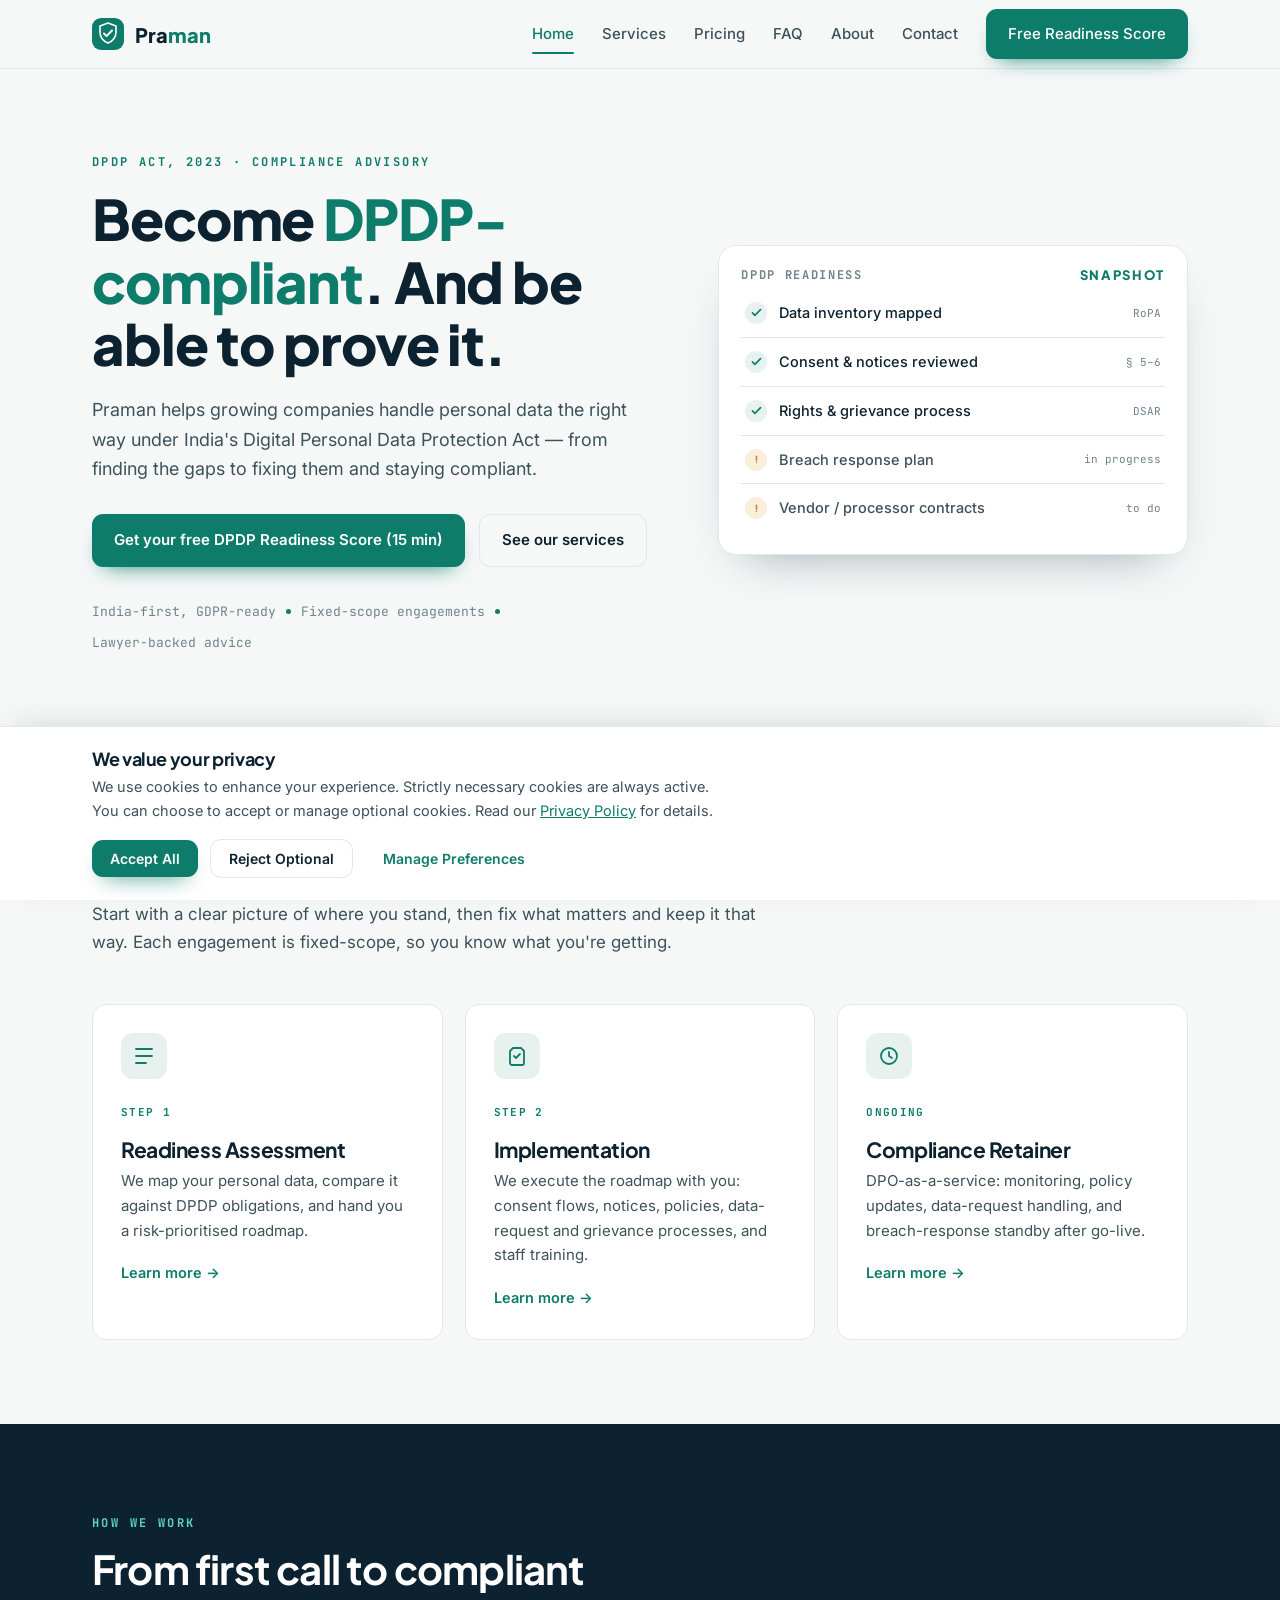
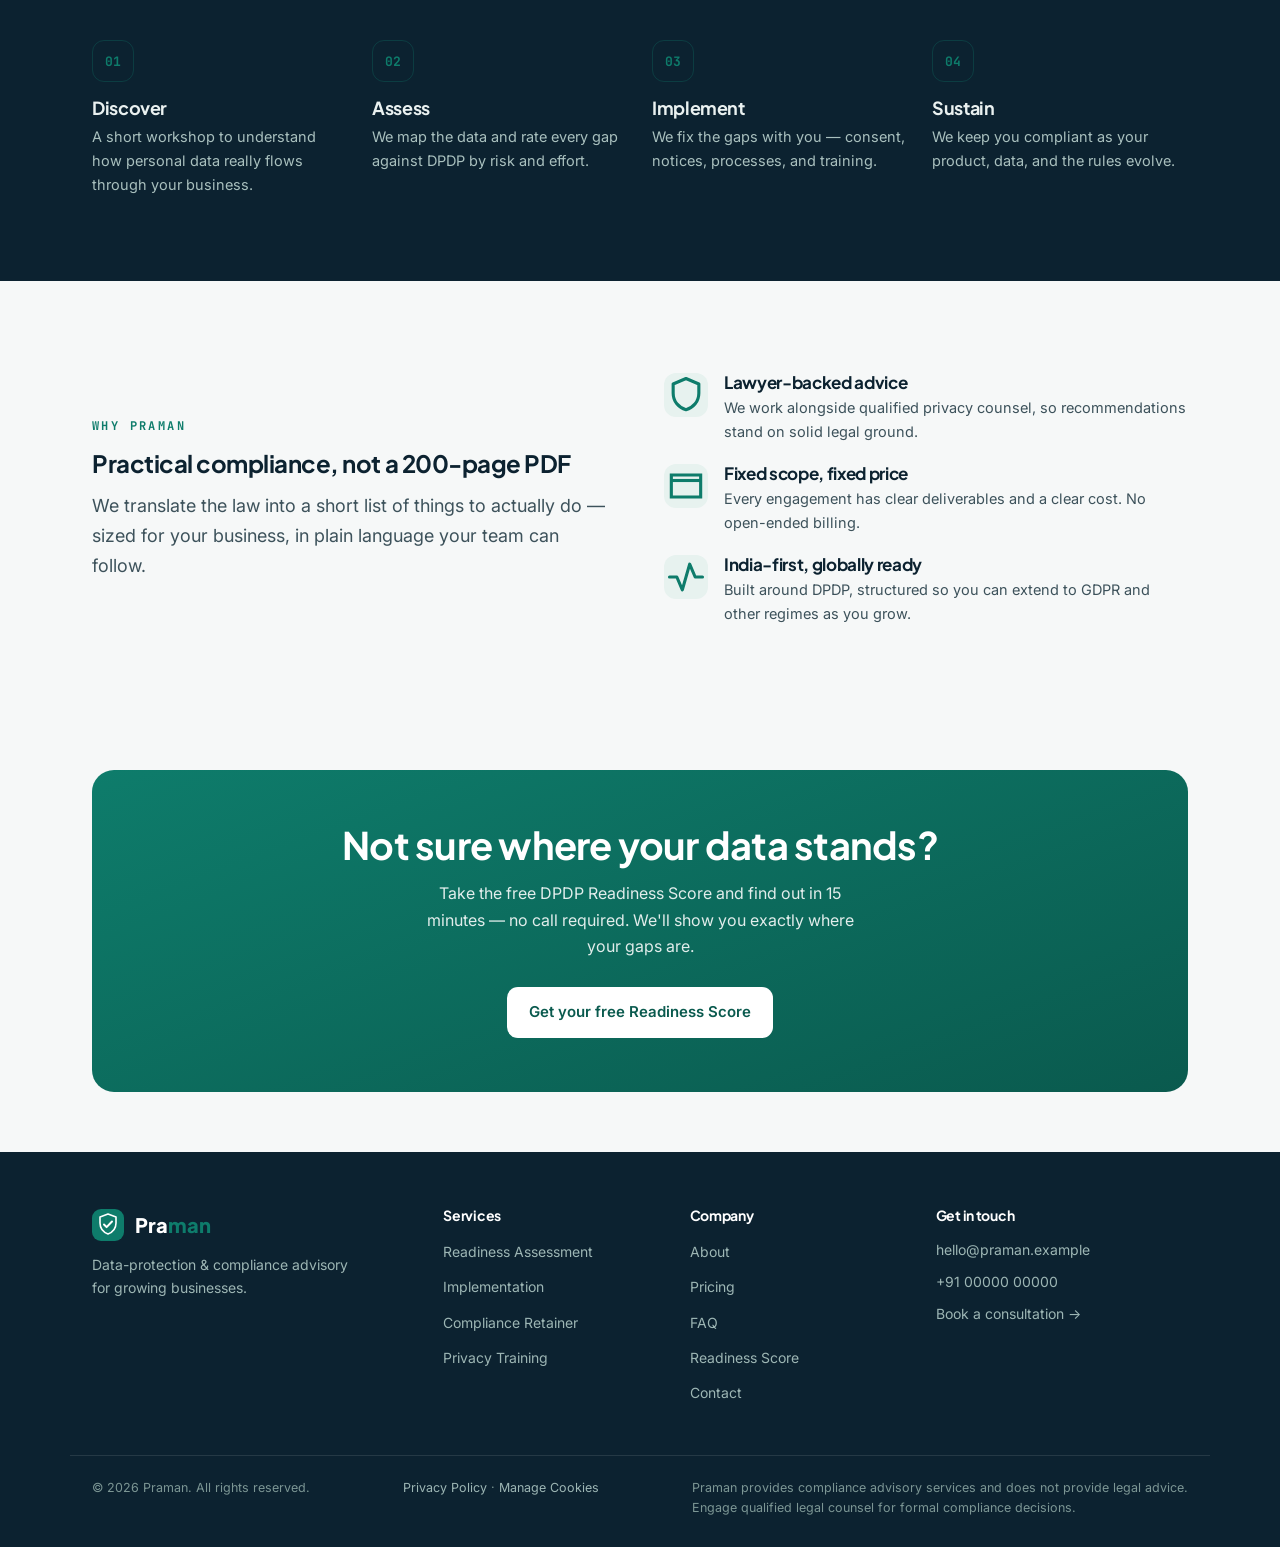
==== index.html @ 7af6a15b "Praman compliance advisory website - complete implementation Features: - Multi-page static site (Hom" ====
<!DOCTYPE html>
<html lang="en">
<head>
<meta charset="UTF-8">
<meta name="viewport" content="width=device-width, initial-scale=1.0">
<title>Praman — DPDP & Data Protection Compliance Advisory</title>
<meta name="description" content="Praman helps growing businesses become compliant with India's Digital Personal Data Protection Act (DPDP) — and prove it. Readiness assessments, implementation, and ongoing compliance.">
<link rel="preconnect" href="https://fonts.googleapis.com">
<link rel="preconnect" href="https://fonts.gstatic.com" crossorigin>
<link href="https://fonts.googleapis.com/css2?family=Plus+Jakarta+Sans:wght@500;600;700;800&family=Inter:wght@400;500;600&family=JetBrains+Mono:wght@500;700&display=swap" rel="stylesheet">
<link rel="stylesheet" href="css/styles.css">
</head>
<body>
<a class="skip-link" href="#main">Skip to content</a>

<div id="site-header"></div>

<main id="main">

  <!-- HERO -->
  <section class="hero">
    <div class="container hero-grid">
      <div>
        <span class="eyebrow">DPDP Act, 2023 · Compliance Advisory</span>
        <h1>Become <span class="accent">DPDP-compliant</span>. And be able to prove it.</h1>
        <p>Praman helps growing companies handle personal data the right way under India's Digital Personal Data Protection Act — from finding the gaps to fixing them and staying compliant.</p>
        <div class="hero-cta">
          <a href="readiness.html" class="btn btn-primary">Get your free DPDP Readiness Score (15 min)</a>
          <a href="services.html" class="btn btn-outline">See our services</a>
        </div>
        <div class="hero-trust">
          <span>India-first, GDPR-ready</span><span class="dot"></span>
          <span>Fixed-scope engagements</span><span class="dot"></span>
          <span>Lawyer-backed advice</span>
        </div>
      </div>

      <!-- signature: readiness checklist panel -->
      <aside class="readiness" aria-label="DPDP readiness snapshot">
        <h4>DPDP Readiness <span class="score">Snapshot</span></h4>
        <div class="check-row">
          <span class="tick"><svg viewBox="0 0 16 16" fill="none"><path d="M3 8.5l3 3 7-7" stroke="#0E7C6B" stroke-width="2" stroke-linecap="round" stroke-linejoin="round"/></svg></span>
          <span class="label">Data inventory mapped</span><span class="tag">RoPA</span>
        </div>
        <div class="check-row">
          <span class="tick"><svg viewBox="0 0 16 16" fill="none"><path d="M3 8.5l3 3 7-7" stroke="#0E7C6B" stroke-width="2" stroke-linecap="round" stroke-linejoin="round"/></svg></span>
          <span class="label">Consent &amp; notices reviewed</span><span class="tag">§ 5–6</span>
        </div>
        <div class="check-row">
          <span class="tick"><svg viewBox="0 0 16 16" fill="none"><path d="M3 8.5l3 3 7-7" stroke="#0E7C6B" stroke-width="2" stroke-linecap="round" stroke-linejoin="round"/></svg></span>
          <span class="label">Rights &amp; grievance process</span><span class="tag">DSAR</span>
        </div>
        <div class="check-row pending">
          <span class="tick"><svg viewBox="0 0 16 16" fill="none"><path d="M8 4v5" stroke="#C98A3A" stroke-width="2" stroke-linecap="round"/><circle cx="8" cy="11.5" r="1" fill="#C98A3A"/></svg></span>
          <span class="label">Breach response plan</span><span class="tag">in progress</span>
        </div>
        <div class="check-row pending">
          <span class="tick"><svg viewBox="0 0 16 16" fill="none"><path d="M8 4v5" stroke="#C98A3A" stroke-width="2" stroke-linecap="round"/><circle cx="8" cy="11.5" r="1" fill="#C98A3A"/></svg></span>
          <span class="label">Vendor / processor contracts</span><span class="tag">to do</span>
        </div>
      </aside>
    </div>
  </section>

  <!-- SERVICES OVERVIEW -->
  <section class="section">
    <div class="container">
      <div class="section-head">
        <span class="eyebrow">What we do</span>
        <h2>Compliance, end to end</h2>
        <p>Start with a clear picture of where you stand, then fix what matters and keep it that way. Each engagement is fixed-scope, so you know what you're getting.</p>
      </div>
      <div class="grid grid-3">
        <article class="card">
          <div class="card-icon"><svg viewBox="0 0 24 24" fill="none"><path d="M4 5h16M4 12h16M4 19h10" stroke="#0E7C6B" stroke-width="1.8" stroke-linecap="round"/></svg></div>
          <span class="card-tag">Step 1</span>
          <h3>Readiness Assessment</h3>
          <p>We map your personal data, compare it against DPDP obligations, and hand you a risk-prioritised roadmap.</p>
          <a class="card-link" href="services.html">Learn more →</a>
        </article>
        <article class="card">
          <div class="card-icon"><svg viewBox="0 0 24 24" fill="none"><path d="M5 7l3-3h8l3 3v12a2 2 0 01-2 2H7a2 2 0 01-2-2V7z" stroke="#0E7C6B" stroke-width="1.8" stroke-linejoin="round"/><path d="M9 12l2 2 4-4" stroke="#0E7C6B" stroke-width="1.8" stroke-linecap="round" stroke-linejoin="round"/></svg></div>
          <span class="card-tag">Step 2</span>
          <h3>Implementation</h3>
          <p>We execute the roadmap with you: consent flows, notices, policies, data-request and grievance processes, and staff training.</p>
          <a class="card-link" href="services.html">Learn more →</a>
        </article>
        <article class="card">
          <div class="card-icon"><svg viewBox="0 0 24 24" fill="none"><circle cx="12" cy="12" r="8" stroke="#0E7C6B" stroke-width="1.8"/><path d="M12 8v4l3 2" stroke="#0E7C6B" stroke-width="1.8" stroke-linecap="round" stroke-linejoin="round"/></svg></div>
          <span class="card-tag">Ongoing</span>
          <h3>Compliance Retainer</h3>
          <p>DPO-as-a-service: monitoring, policy updates, data-request handling, and breach-response standby after go-live.</p>
          <a class="card-link" href="services.html">Learn more →</a>
        </article>
      </div>
    </div>
  </section>

  <!-- PROCESS -->
  <section class="section band-dark">
    <div class="container">
      <div class="section-head">
        <span class="eyebrow">How we work</span>
        <h2>From first call to compliant</h2>
      </div>
      <div class="steps">
        <div class="step">
          <div class="step-num">01</div>
          <h3>Discover</h3>
          <p>A short workshop to understand how personal data really flows through your business.</p>
        </div>
        <div class="step">
          <div class="step-num">02</div>
          <h3>Assess</h3>
          <p>We map the data and rate every gap against DPDP by risk and effort.</p>
        </div>
        <div class="step">
          <div class="step-num">03</div>
          <h3>Implement</h3>
          <p>We fix the gaps with you — consent, notices, processes, and training.</p>
        </div>
        <div class="step">
          <div class="step-num">04</div>
          <h3>Sustain</h3>
          <p>We keep you compliant as your product, data, and the rules evolve.</p>
        </div>
      </div>
    </div>
  </section>

  <!-- WHY US -->
  <section class="section">
    <div class="container split">
      <div>
        <span class="eyebrow">Why Praman</span>
        <h2>Practical compliance, not a 200-page PDF</h2>
        <p class="lead" style="margin-top:14px">We translate the law into a short list of things to actually do — sized for your business, in plain language your team can follow.</p>
      </div>
      <div class="feature-list">
        <div class="item">
          <span class="ic"><svg viewBox="0 0 24 24" fill="none"><path d="M12 3l7 3v5c0 4.5-3 8-7 9-4-1-7-4.5-7-9V6l7-3z" stroke="#0E7C6B" stroke-width="1.7" stroke-linejoin="round"/></svg></span>
          <div><h4>Lawyer-backed advice</h4><p>We work alongside qualified privacy counsel, so recommendations stand on solid legal ground.</p></div>
        </div>
        <div class="item">
          <span class="ic"><svg viewBox="0 0 24 24" fill="none"><path d="M4 6h16v12H4z" stroke="#0E7C6B" stroke-width="1.7"/><path d="M4 9h16" stroke="#0E7C6B" stroke-width="1.7"/></svg></span>
          <div><h4>Fixed scope, fixed price</h4><p>Every engagement has clear deliverables and a clear cost. No open-ended billing.</p></div>
        </div>
        <div class="item">
          <span class="ic"><svg viewBox="0 0 24 24" fill="none"><path d="M3 12h4l3 7 4-14 3 7h4" stroke="#0E7C6B" stroke-width="1.7" stroke-linecap="round" stroke-linejoin="round"/></svg></span>
          <div><h4>India-first, globally ready</h4><p>Built around DPDP, structured so you can extend to GDPR and other regimes as you grow.</p></div>
        </div>
      </div>
    </div>
  </section>

  <!-- CTA -->
  <section class="section--tight">
    <div class="container">
      <div class="cta-band">
        <h2>Not sure where your data stands?</h2>
        <p>Take the free DPDP Readiness Score and find out in 15 minutes — no call required. We'll show you exactly where your gaps are.</p>
        <a href="readiness.html" class="btn">Get your free Readiness Score</a>
      </div>
    </div>
  </section>

</main>

<div id="site-footer"></div>

<script src="js/components.js"></script>
<script src="js/cookie-consent.js"></script>
<script src="js/main.js"></script>
</body>
</html>
---- css/styles.css ----
/* ===================================================================
   Praman — Data Protection & DPDP Compliance Advisory
   Shared stylesheet
   =================================================================== */

:root{
  --bg:#F6F8F8;
  --surface:#FFFFFF;
  --surface-2:#F0F4F4;
  --ink:#0C2230;
  --ink-soft:#3D525B;
  --muted:#6E848B;
  --accent:#0E7C6B;
  --accent-d:#0A5A4E;
  --accent-soft:#E7F2EF;
  --line:#E0E8E8;
  --ring:rgba(14,124,107,.30);
  --shadow-sm:0 4px 14px -8px rgba(12,34,48,.25);
  --shadow:0 22px 48px -28px rgba(12,34,48,.45);
  --radius:14px;
  --container:1140px;
  --font-display:"Plus Jakarta Sans",system-ui,sans-serif;
  --font-body:"Inter",system-ui,sans-serif;
  --font-mono:"JetBrains Mono",ui-monospace,monospace;
}

/* ---------- reset ---------- */
*{box-sizing:border-box;margin:0;padding:0}
html{scroll-behavior:smooth}
body{
  font-family:var(--font-body);
  background:var(--bg);
  color:var(--ink);
  line-height:1.65;
  -webkit-font-smoothing:antialiased;
}
img{max-width:100%;display:block}
a{color:inherit;text-decoration:none}
ul{list-style:none}
h1,h2,h3,h4{font-family:var(--font-display);line-height:1.12;letter-spacing:-.02em;font-weight:700}

.container{max-width:var(--container);margin-inline:auto;padding-inline:22px}
.section{padding:84px 0}
.section--tight{padding:60px 0}

/* skip link */
.skip-link{position:absolute;left:-9999px;top:0;background:var(--ink);color:#fff;padding:10px 16px;z-index:200;border-radius:0 0 8px 0}
.skip-link:focus{left:0}

/* ---------- shared bits ---------- */
.eyebrow{
  font-family:var(--font-mono);font-size:12px;font-weight:700;
  letter-spacing:.2em;text-transform:uppercase;color:var(--accent);
  display:inline-block;margin-bottom:14px;
}
.lead{font-size:18px;color:var(--ink-soft);max-width:60ch}
.section-head{max-width:42rem;margin-bottom:48px}
.section-head h2{font-size:clamp(28px,4vw,40px)}
.section-head p{margin-top:14px;color:var(--ink-soft);font-size:17px}
.center{text-align:center;margin-inline:auto}

/* buttons */
.btn{
  display:inline-flex;align-items:center;gap:9px;cursor:pointer;border:none;
  font-family:var(--font-body);font-weight:600;font-size:15px;
  padding:13px 22px;border-radius:11px;transition:transform .15s,background .2s,box-shadow .2s,color .2s,border-color .2s;
}
.btn-primary{background:var(--accent);color:#fff;box-shadow:0 10px 22px -12px var(--accent)}
.btn-primary:hover{background:var(--accent-d);transform:translateY(-1px)}
.btn-outline{background:transparent;color:var(--ink);border:1.5px solid var(--line)}
.btn-outline:hover{border-color:var(--accent);color:var(--accent)}
.btn-ghost{background:transparent;color:var(--accent);padding:6px 0}
.btn-ghost:hover{gap:13px}

:focus-visible{outline:2px solid var(--accent);outline-offset:3px;border-radius:4px}

/* ---------- header / nav ---------- */
.site-header{
  position:sticky;top:0;z-index:100;
  background:rgba(246,248,248,.85);
  backdrop-filter:blur(12px);
  border-bottom:1px solid var(--line);
}
.nav{display:flex;align-items:center;justify-content:space-between;min-height:68px}
.brand{display:flex;align-items:center;gap:11px;font-family:var(--font-display);font-weight:800;font-size:20px;color:var(--ink)}
.brand-mark{width:32px;height:32px;flex:none}
.brand-name span{color:var(--accent)}
.nav-menu{display:flex;align-items:center;gap:28px}
.nav-menu a{font-weight:500;font-size:15px;color:var(--ink-soft);transition:color .2s;position:relative}
.nav-menu a:hover{color:var(--ink)}
.nav-menu a.active{color:var(--accent)}
.nav-menu a.active::after{content:"";position:absolute;left:0;right:0;bottom:-8px;height:2px;background:var(--accent);border-radius:2px}
.nav-menu .nav-cta{color:#fff}
.nav-menu .nav-cta:hover{color:#fff}
.nav-menu .nav-cta::after{display:none}
.nav-toggle{display:none;flex-direction:column;gap:5px;background:none;border:none;cursor:pointer;padding:9px}
.nav-toggle span{width:24px;height:2px;background:var(--ink);border-radius:2px;transition:.25s}
.nav-toggle[aria-expanded="true"] span:nth-child(1){transform:translateY(7px) rotate(45deg)}
.nav-toggle[aria-expanded="true"] span:nth-child(2){opacity:0}
.nav-toggle[aria-expanded="true"] span:nth-child(3){transform:translateY(-7px) rotate(-45deg)}

/* ---------- hero ---------- */
.hero{padding:78px 0 64px;position:relative;overflow:hidden}
.hero-grid{display:grid;grid-template-columns:1.1fr .9fr;gap:52px;align-items:center}
.hero h1{font-size:clamp(36px,5.4vw,56px);font-weight:800}
.hero h1 .accent{color:var(--accent)}
.hero p{margin-top:20px;font-size:18px;color:var(--ink-soft);max-width:34rem}
.hero-cta{margin-top:30px;display:flex;gap:14px;flex-wrap:wrap}
.hero-trust{margin-top:34px;display:flex;gap:10px;flex-wrap:wrap;align-items:center;font-size:13px;color:var(--muted);font-family:var(--font-mono)}
.hero-trust .dot{width:5px;height:5px;border-radius:50%;background:var(--accent)}

/* signature: readiness panel */
.readiness{
  background:var(--surface);border:1px solid var(--line);border-radius:18px;
  box-shadow:var(--shadow);padding:22px;
}
.readiness h4{
  font-family:var(--font-mono);font-size:12px;letter-spacing:.14em;text-transform:uppercase;
  color:var(--muted);font-weight:700;margin-bottom:6px;display:flex;justify-content:space-between;align-items:center
}
.readiness .score{font-family:var(--font-display);font-weight:800;font-size:13px;color:var(--accent)}
.check-row{display:flex;align-items:center;gap:12px;padding:12px 4px;border-bottom:1px solid var(--line)}
.check-row:last-child{border-bottom:none}
.check-row .tick{width:22px;height:22px;border-radius:50%;background:var(--accent-soft);display:flex;align-items:center;justify-content:center;flex:none}
.check-row .tick svg{width:13px;height:13px}
.check-row .label{flex:1;font-size:14.5px;font-weight:500}
.check-row .tag{font-family:var(--font-mono);font-size:11px;color:var(--muted)}
.check-row.pending .tick{background:#FBEEDD}
.check-row.pending .label{color:var(--ink-soft)}

/* ---------- cards / grids ---------- */
.grid{display:grid;gap:22px}
.grid-3{grid-template-columns:repeat(3,1fr)}
.grid-2{grid-template-columns:repeat(2,1fr)}
.grid-4{grid-template-columns:repeat(4,1fr)}

.card{
  background:var(--surface);border:1px solid var(--line);border-radius:var(--radius);
  padding:28px;transition:transform .2s,box-shadow .25s,border-color .2s;height:100%;
}
.card:hover{transform:translateY(-4px);box-shadow:var(--shadow);border-color:transparent}
.card .card-tag{font-family:var(--font-mono);font-size:11px;letter-spacing:.12em;text-transform:uppercase;color:var(--accent);font-weight:700}
.card h3{font-size:21px;margin:14px 0 8px}
.card p{color:var(--ink-soft);font-size:15px}
.card .card-icon{width:46px;height:46px;border-radius:12px;background:var(--accent-soft);display:flex;align-items:center;justify-content:center;margin-bottom:18px}
.card .card-icon svg{width:24px;height:24px}
.card ul.ticks{margin-top:16px;display:flex;flex-direction:column;gap:9px}
.card ul.ticks li{display:flex;gap:10px;font-size:14.5px;color:var(--ink-soft);align-items:flex-start}
.card ul.ticks li svg{flex:none;margin-top:4px;width:15px;height:15px}
.card .card-link{margin-top:18px;display:inline-flex;font-weight:600;color:var(--accent);font-size:14.5px}

/* ---------- process / steps ---------- */
.steps{counter-reset:step;display:grid;grid-template-columns:repeat(4,1fr);gap:24px}
.step .step-num{
  font-family:var(--font-mono);font-weight:700;font-size:13px;color:var(--accent);
  width:42px;height:42px;border:1.5px solid var(--ring);border-radius:12px;
  display:flex;align-items:center;justify-content:center;margin-bottom:16px
}
.step h3{font-size:18px;margin-bottom:7px}
.step p{color:var(--ink-soft);font-size:14.5px}

/* ---------- bands ---------- */
.band-dark{background:var(--ink);color:#EAF1F0}
.band-dark .eyebrow{color:#5FD3C4}
.band-dark h2{color:#fff}
.band-dark p{color:#A9C0BE}

.stats{display:grid;grid-template-columns:repeat(4,1fr);gap:24px;text-align:center}
.stat .n{font-family:var(--font-display);font-weight:800;font-size:34px;color:#fff}
.band-dark .stat .n{color:#fff}
.stat .l{font-size:13px;color:#A9C0BE;font-family:var(--font-mono);letter-spacing:.06em;margin-top:4px}

.cta-band{background:linear-gradient(160deg,var(--accent),var(--accent-d));color:#fff;border-radius:22px;padding:54px;text-align:center}
.cta-band h2{font-size:clamp(26px,3.4vw,38px);color:#fff}
.cta-band p{margin:14px auto 28px;color:rgba(255,255,255,.88);max-width:44ch}
.cta-band .btn{background:#fff;color:var(--accent-d)}
.cta-band .btn:hover{background:#EAFBF6}

/* ---------- feature split ---------- */
.split{display:grid;grid-template-columns:1fr 1fr;gap:48px;align-items:center}
.feature-list{display:flex;flex-direction:column;gap:20px;margin-top:8px}
.feature-list .item{display:flex;gap:16px}
.feature-list .item .ic{width:44px;height:44px;border-radius:12px;background:var(--accent-soft);flex:none;display:flex;align-items:center;justify-content:center}
.feature-list .item h4{font-size:17px;margin-bottom:4px}
.feature-list .item p{color:var(--ink-soft);font-size:14.5px}

/* ---------- page hero (inner pages) ---------- */
.page-hero{padding:64px 0 24px;border-bottom:1px solid var(--line)}
.page-hero h1{font-size:clamp(32px,4.6vw,48px)}
.page-hero p{margin-top:14px;color:var(--ink-soft);font-size:18px;max-width:56ch}

/* ---------- service detail block ---------- */
.service-block{display:grid;grid-template-columns:.9fr 1.1fr;gap:40px;align-items:start;padding:46px 0;border-bottom:1px solid var(--line)}
.service-block:last-child{border-bottom:none}
.service-block .meta .card-tag{font-family:var(--font-mono);font-size:11px;letter-spacing:.12em;text-transform:uppercase;color:var(--accent);font-weight:700}
.service-block .meta h2{font-size:26px;margin:10px 0 12px}
.service-block .meta p{color:var(--ink-soft);font-size:15.5px}
.service-block .deliverables{background:var(--surface);border:1px solid var(--line);border-radius:var(--radius);padding:26px}
.service-block .deliverables h4{font-family:var(--font-mono);font-size:12px;letter-spacing:.12em;text-transform:uppercase;color:var(--muted);margin-bottom:16px}
.service-block .deliverables ul{display:flex;flex-direction:column;gap:12px}
.service-block .deliverables li{display:flex;gap:11px;font-size:15px;align-items:flex-start}
.service-block .deliverables li svg{flex:none;margin-top:4px;width:16px;height:16px}

/* ---------- pricing ---------- */
.price-grid{display:grid;grid-template-columns:repeat(3,1fr);gap:22px;align-items:stretch}
.price-card{background:var(--surface);border:1px solid var(--line);border-radius:18px;padding:30px;display:flex;flex-direction:column}
.price-card.featured{border-color:var(--accent);box-shadow:var(--shadow);position:relative}
.price-card .crown{position:absolute;top:-13px;left:30px;background:var(--accent);color:#fff;font-family:var(--font-mono);font-size:11px;font-weight:700;letter-spacing:.08em;text-transform:uppercase;padding:5px 12px;border-radius:999px}
.price-card h3{font-size:22px}
.price-card .price{font-family:var(--font-display);font-weight:800;font-size:34px;margin:14px 0 2px}
.price-card .price span{font-size:14px;font-weight:500;color:var(--muted)}
.price-card .price-desc{color:var(--ink-soft);font-size:14.5px;min-height:42px}
.price-card ul{margin:20px 0 26px;display:flex;flex-direction:column;gap:11px}
.price-card li{display:flex;gap:10px;font-size:14.5px;color:var(--ink-soft);align-items:flex-start}
.price-card li svg{flex:none;margin-top:4px;width:15px;height:15px}
.price-card .btn{margin-top:auto;justify-content:center;width:100%}

.faq{max-width:760px;margin-inline:auto;display:flex;flex-direction:column;gap:0}
.faq details{border-bottom:1px solid var(--line);padding:18px 0}
.faq summary{cursor:pointer;font-weight:600;font-size:16px;list-style:none;display:flex;justify-content:space-between;align-items:center;gap:16px}
.faq summary::-webkit-details-marker{display:none}
.faq summary::after{content:"+";font-size:22px;color:var(--accent);font-weight:400;transition:transform .2s}
.faq details[open] summary::after{content:"–"}
.faq p{margin-top:12px;color:var(--ink-soft);font-size:15px}

/* ---------- about ---------- */
.values{display:grid;grid-template-columns:repeat(3,1fr);gap:22px}
.value h3{font-size:18px;margin:12px 0 6px}
.value p{color:var(--ink-soft);font-size:14.5px}
.value .ic{width:46px;height:46px;border-radius:12px;background:var(--accent-soft);display:flex;align-items:center;justify-content:center}
.value .ic svg{width:24px;height:24px}
.creds{display:flex;flex-wrap:wrap;gap:12px;margin-top:8px}
.creds .chip{font-family:var(--font-mono);font-size:12px;font-weight:600;color:var(--ink-soft);background:var(--surface);border:1px solid var(--line);padding:9px 14px;border-radius:999px}

/* ---------- contact ---------- */
.contact-grid{display:grid;grid-template-columns:1.1fr .9fr;gap:42px;align-items:start}
.form-card{background:var(--surface);border:1px solid var(--line);border-radius:18px;padding:32px;box-shadow:var(--shadow-sm)}
.field{margin-bottom:18px}
.field label{display:block;font-size:13.5px;font-weight:600;margin-bottom:7px;color:var(--ink-soft)}
.field .req{color:var(--accent)}
.field input,.field select,.field textarea{
  width:100%;font-family:var(--font-body);font-size:15px;color:var(--ink);
  padding:12px 14px;border:1.5px solid var(--line);border-radius:11px;background:var(--bg);
  transition:border-color .2s,box-shadow .2s;
}
.field input:focus,.field select:focus,.field textarea:focus{outline:none;border-color:var(--accent);box-shadow:0 0 0 4px var(--ring)}
.field-row{display:grid;grid-template-columns:1fr 1fr;gap:16px}
.form-note{display:none;margin-top:6px;padding:13px 16px;border-radius:11px;font-size:14.5px;font-weight:500}
.form-note.show{display:block}
.form-note.ok{background:var(--accent-soft);color:var(--accent-d);border:1px solid var(--ring)}
.form-note.err{background:#FCE9EC;color:#A02A3A;border:1px solid #F2C2CA}

.contact-info .info-row{display:flex;gap:15px;padding:18px 0;border-bottom:1px solid var(--line)}
.contact-info .info-row:last-of-type{border-bottom:none}
.contact-info .info-row .ic{width:44px;height:44px;border-radius:12px;background:var(--accent-soft);flex:none;display:flex;align-items:center;justify-content:center}
.contact-info .info-row .t{font-family:var(--font-mono);font-size:11px;text-transform:uppercase;letter-spacing:.08em;color:var(--muted)}
.contact-info .info-row .v{font-weight:600;font-size:16px}
.contact-info .info-row .v span{display:block;font-weight:400;font-size:14px;color:var(--ink-soft)}
.hours-card{margin-top:22px;background:var(--surface-2);border:1px solid var(--line);border-radius:var(--radius);padding:22px}
.hours-card h4{font-size:15px;margin-bottom:12px}
.hours-card .r{display:flex;justify-content:space-between;font-size:14px;color:var(--ink-soft);padding:5px 0}
.hours-card .r b{color:var(--ink);font-weight:600}

/* ---------- footer ---------- */
.site-footer{background:var(--ink);color:#9DB6B4;padding:56px 0 28px;margin-top:0}
.footer-grid{display:grid;grid-template-columns:1.5fr 1fr 1fr 1.2fr;gap:36px}
.footer-brand .brand{color:#fff;margin-bottom:12px}
.footer-brand p{font-size:14px;max-width:30ch}
.site-footer h4{color:#fff;font-size:14px;margin-bottom:14px;font-family:var(--font-display)}
.site-footer ul li{margin-bottom:9px}
.site-footer ul li a{font-size:14px;color:#9DB6B4;transition:color .2s}
.site-footer ul li a:hover{color:#5FD3C4}
.footer-contact a{display:block;font-size:14px;margin-bottom:9px;color:#9DB6B4}
.footer-contact a:hover{color:#5FD3C4}
.footer-bottom{margin-top:40px;padding-top:22px;border-top:1px solid rgba(255,255,255,.1);display:flex;justify-content:space-between;gap:20px;flex-wrap:wrap}
.footer-bottom p{font-size:12.5px;color:#7C9694}
.footer-bottom .disclaimer{max-width:62ch}

/* ===================================================================
   RESPONSIVE
   =================================================================== */
@media (max-width:960px){
  .hero-grid{grid-template-columns:1fr;gap:38px}
  .split,.contact-grid{grid-template-columns:1fr;gap:34px}
  .service-block{grid-template-columns:1fr;gap:24px}
  .grid-3,.grid-4,.values,.price-grid{grid-template-columns:repeat(2,1fr)}
  .steps{grid-template-columns:repeat(2,1fr)}
  .stats{grid-template-columns:repeat(2,1fr);gap:32px}
  .footer-grid{grid-template-columns:1fr 1fr;gap:28px}
}
@media (max-width:680px){
  .section{padding:60px 0}
  .nav-toggle{display:flex}
  .nav-menu{
    position:fixed;inset:68px 0 auto 0;background:var(--bg);flex-direction:column;
    align-items:stretch;gap:0;padding:10px 22px 24px;border-bottom:1px solid var(--line);
    transform:translateY(-130%);transition:transform .3s ease;box-shadow:var(--shadow);
  }
  .nav-menu.open{transform:translateY(0)}
  .nav-menu a{padding:15px 0;border-bottom:1px solid var(--line);font-size:16px}
  .nav-menu a.active::after{display:none}
  .nav-menu .nav-cta{margin-top:14px;justify-content:center;border-bottom:none}
  .grid-3,.grid-4,.grid-2,.values,.price-grid,.steps,.field-row{grid-template-columns:1fr}
  .stats{grid-template-columns:1fr 1fr}
  .cta-band{padding:38px 24px}
  .footer-grid{grid-template-columns:1fr}
  .footer-bottom{flex-direction:column;gap:10px}
}
@media (prefers-reduced-motion:reduce){
  *{scroll-behavior:auto!important;transition:none!important;animation:none!important}
}

/* ===================================================================
   READINESS SCORE QUIZ
   =================================================================== */
.quiz-wrap{max-width:680px;margin-inline:auto}
.quiz-panel{background:var(--surface);border:1px solid var(--line);border-radius:18px;box-shadow:var(--shadow);padding:clamp(24px,4vw,38px)}
.is-hidden{display:none!important}

.quiz-intro{text-align:center}
.quiz-intro .pill{display:inline-flex;gap:8px;align-items:center;font-family:var(--font-mono);font-size:12px;letter-spacing:.12em;text-transform:uppercase;color:var(--accent);background:var(--accent-soft);padding:7px 14px;border-radius:999px;margin-bottom:18px}
.quiz-intro h2{font-size:27px;margin-bottom:10px}
.quiz-intro p{color:var(--ink-soft);max-width:46ch;margin:0 auto 22px}
.quiz-meta{display:flex;gap:30px;justify-content:center;margin-bottom:26px;flex-wrap:wrap}
.quiz-meta .m{font-family:var(--font-mono);font-size:12px;color:var(--muted);text-align:center}
.quiz-meta .m b{display:block;font-family:var(--font-display);font-size:20px;color:var(--ink);margin-bottom:2px}

.q-top{display:flex;justify-content:space-between;align-items:center;margin-bottom:14px;gap:12px}
.q-count{font-family:var(--font-mono);font-size:12px;letter-spacing:.1em;text-transform:uppercase;color:var(--muted)}
.q-area{font-family:var(--font-mono);font-size:11px;font-weight:700;color:var(--accent);background:var(--accent-soft);padding:5px 11px;border-radius:999px;white-space:nowrap}
.q-progress{height:6px;background:var(--surface-2);border-radius:999px;overflow:hidden;margin-bottom:26px}
.q-progress span{display:block;height:100%;background:var(--accent);border-radius:999px;width:0;transition:width .35s ease}
.q-question{font-family:var(--font-display);font-weight:700;font-size:clamp(19px,3vw,23px);line-height:1.25;margin-bottom:22px}
.q-options{display:flex;flex-direction:column;gap:12px}
.q-option{display:flex;align-items:center;gap:13px;width:100%;text-align:left;cursor:pointer;background:var(--bg);border:1.5px solid var(--line);border-radius:12px;padding:15px 16px;font-family:var(--font-body);font-size:15.5px;color:var(--ink);transition:border-color .15s,background .15s}
.q-option:hover{border-color:var(--accent);background:var(--accent-soft)}
.q-option .mark{width:20px;height:20px;border-radius:50%;border:2px solid var(--line);flex:none;transition:.15s}
.q-option:hover .mark{border-color:var(--accent)}
.q-option.selected{border-color:var(--accent);background:var(--accent-soft)}
.q-option.selected .mark{border-color:var(--accent);background:var(--accent);box-shadow:inset 0 0 0 3px var(--accent-soft)}
.q-nav{display:flex;justify-content:flex-start;margin-top:22px}
.q-back{background:none;border:none;color:var(--muted);cursor:pointer;font-size:14px;font-family:var(--font-body);display:inline-flex;align-items:center;gap:6px}
.q-back:hover{color:var(--ink)}
.q-back[disabled]{opacity:.35;cursor:default}

/* result */
.result{text-align:center}
.score-ring{position:relative;width:180px;height:180px;margin:4px auto 18px}
.score-ring svg{transform:rotate(-90deg)}
.score-ring .val{position:absolute;inset:0;display:flex;flex-direction:column;align-items:center;justify-content:center}
.score-ring .num{font-family:var(--font-display);font-weight:800;font-size:48px;line-height:1}
.score-ring .pct{font-size:13px;color:var(--muted);font-family:var(--font-mono)}
.band-label{font-family:var(--font-display);font-weight:800;font-size:24px;margin-bottom:6px}
.band-msg{color:var(--ink-soft);max-width:50ch;margin:0 auto}
.gaps{text-align:left;margin:28px 0 6px;border-top:1px solid var(--line);padding-top:24px}
.gaps h3{font-size:16px;margin-bottom:14px}
.gaps .gap{display:flex;gap:13px;padding:13px 0;border-bottom:1px solid var(--line)}
.gaps .gap:last-child{border-bottom:none}
.gaps .gap .ic{width:30px;height:30px;border-radius:8px;background:#FCEFE0;display:flex;align-items:center;justify-content:center;flex:none}
.gaps .gap .area-name{font-family:var(--font-mono);font-size:11px;color:var(--muted);text-transform:uppercase;letter-spacing:.08em;margin-bottom:2px}
.gaps .gap p{font-size:14.5px;color:var(--ink-soft)}
.result-form{background:var(--surface-2);border:1px solid var(--line);border-radius:14px;padding:24px;text-align:left;margin-top:22px}
.result-form h3{font-size:18px;margin-bottom:4px}
.result-form p.sub{color:var(--ink-soft);font-size:14px;margin-bottom:16px}
.result-secondary{margin-top:20px;font-size:14.5px;color:var(--ink-soft)}
.result-secondary a{color:var(--accent);font-weight:600}

/* ===================================================================
   COOKIE CONSENT BANNER
   =================================================================== */
.cookie-banner{
  position:fixed;bottom:0;left:0;right:0;z-index:9999;
  background:var(--surface);border-top:1px solid var(--line);
  box-shadow:0 -8px 32px -12px rgba(12,34,48,.18);
  padding:22px 0;
  animation:cookieSlideUp .35s ease;
}
@keyframes cookieSlideUp{from{transform:translateY(100%)}to{transform:translateY(0)}}
.cookie-banner--hidden{animation:cookieSlideDown .35s ease forwards}
@keyframes cookieSlideDown{from{transform:translateY(0)}to{transform:translateY(100%)}}

.cookie-inner{max-width:var(--container);margin-inline:auto;padding-inline:22px}
.cookie-text h3{font-size:18px;margin-bottom:6px}
.cookie-text p{font-size:14.5px;color:var(--ink-soft);max-width:70ch}
.cookie-text a{color:var(--accent);text-decoration:underline}
.cookie-actions{display:flex;gap:12px;flex-wrap:wrap;margin-top:16px;align-items:center}
.cookie-actions .btn{font-size:14px;padding:10px 18px}

.cookie-manage-panel{margin-top:18px;padding-top:18px;border-top:1px solid var(--line)}
.cookie-category{padding:12px 0;border-bottom:1px solid var(--line)}
.cookie-category:last-of-type{border-bottom:none}
.cookie-category p{font-size:13.5px;color:var(--muted);margin-top:4px}
.cookie-toggle{display:flex;align-items:center;gap:10px;cursor:pointer;font-size:15px}
.cookie-toggle input[type="checkbox"]{width:18px;height:18px;accent-color:var(--accent);cursor:pointer}
.cookie-toggle input[disabled]{opacity:.6;cursor:default}
.cookie-manage-panel .btn{margin-top:14px}

/* ===================================================================
   PRIVACY POLICY PAGE
   =================================================================== */
.policy-content{max-width:780px}
.policy-content h2{font-size:22px;margin-top:40px;margin-bottom:14px;padding-top:20px;border-top:1px solid var(--line)}
.policy-content h2:first-of-type{border-top:none;padding-top:0;margin-top:0}
.policy-content h3{font-size:17px;margin-top:24px;margin-bottom:10px;color:var(--ink)}
.policy-content p{color:var(--ink-soft);font-size:15.5px;margin-bottom:12px;line-height:1.7}
.policy-content ul{margin:12px 0 18px 24px;list-style:disc}
.policy-content ul li{color:var(--ink-soft);font-size:15px;margin-bottom:8px;line-height:1.6}
.policy-content a{color:var(--accent);text-decoration:underline}
.policy-content strong{color:var(--ink)}

.policy-table{width:100%;border-collapse:collapse;margin:16px 0 24px;font-size:14.5px}
.policy-table th,.policy-table td{padding:11px 14px;border:1px solid var(--line);text-align:left;vertical-align:top}
.policy-table th{background:var(--surface-2);font-weight:600;font-size:13.5px;color:var(--ink)}
.policy-table td{color:var(--ink-soft)}
.policy-table a{color:var(--accent)}

.rights-grid{display:grid;grid-template-columns:repeat(2,1fr);gap:16px;margin:18px 0 24px}
.right-item{background:var(--surface-2);border:1px solid var(--line);border-radius:12px;padding:18px}
.right-item strong{display:block;font-size:15px;margin-bottom:4px;color:var(--ink)}
.right-item p{font-size:13.5px;color:var(--ink-soft);margin:0}

.link-btn{background:none;border:none;color:var(--accent);text-decoration:underline;cursor:pointer;font:inherit;padding:0}

.footer-links{font-size:12.5px;color:#7C9694}
.footer-links a{color:#9DB6B4;transition:color .2s}
.footer-links a:hover{color:#5FD3C4}

@media (max-width:680px){
  .cookie-actions{flex-direction:column;align-items:stretch}
  .cookie-actions .btn{width:100%;justify-content:center}
  .rights-grid{grid-template-columns:1fr}
}
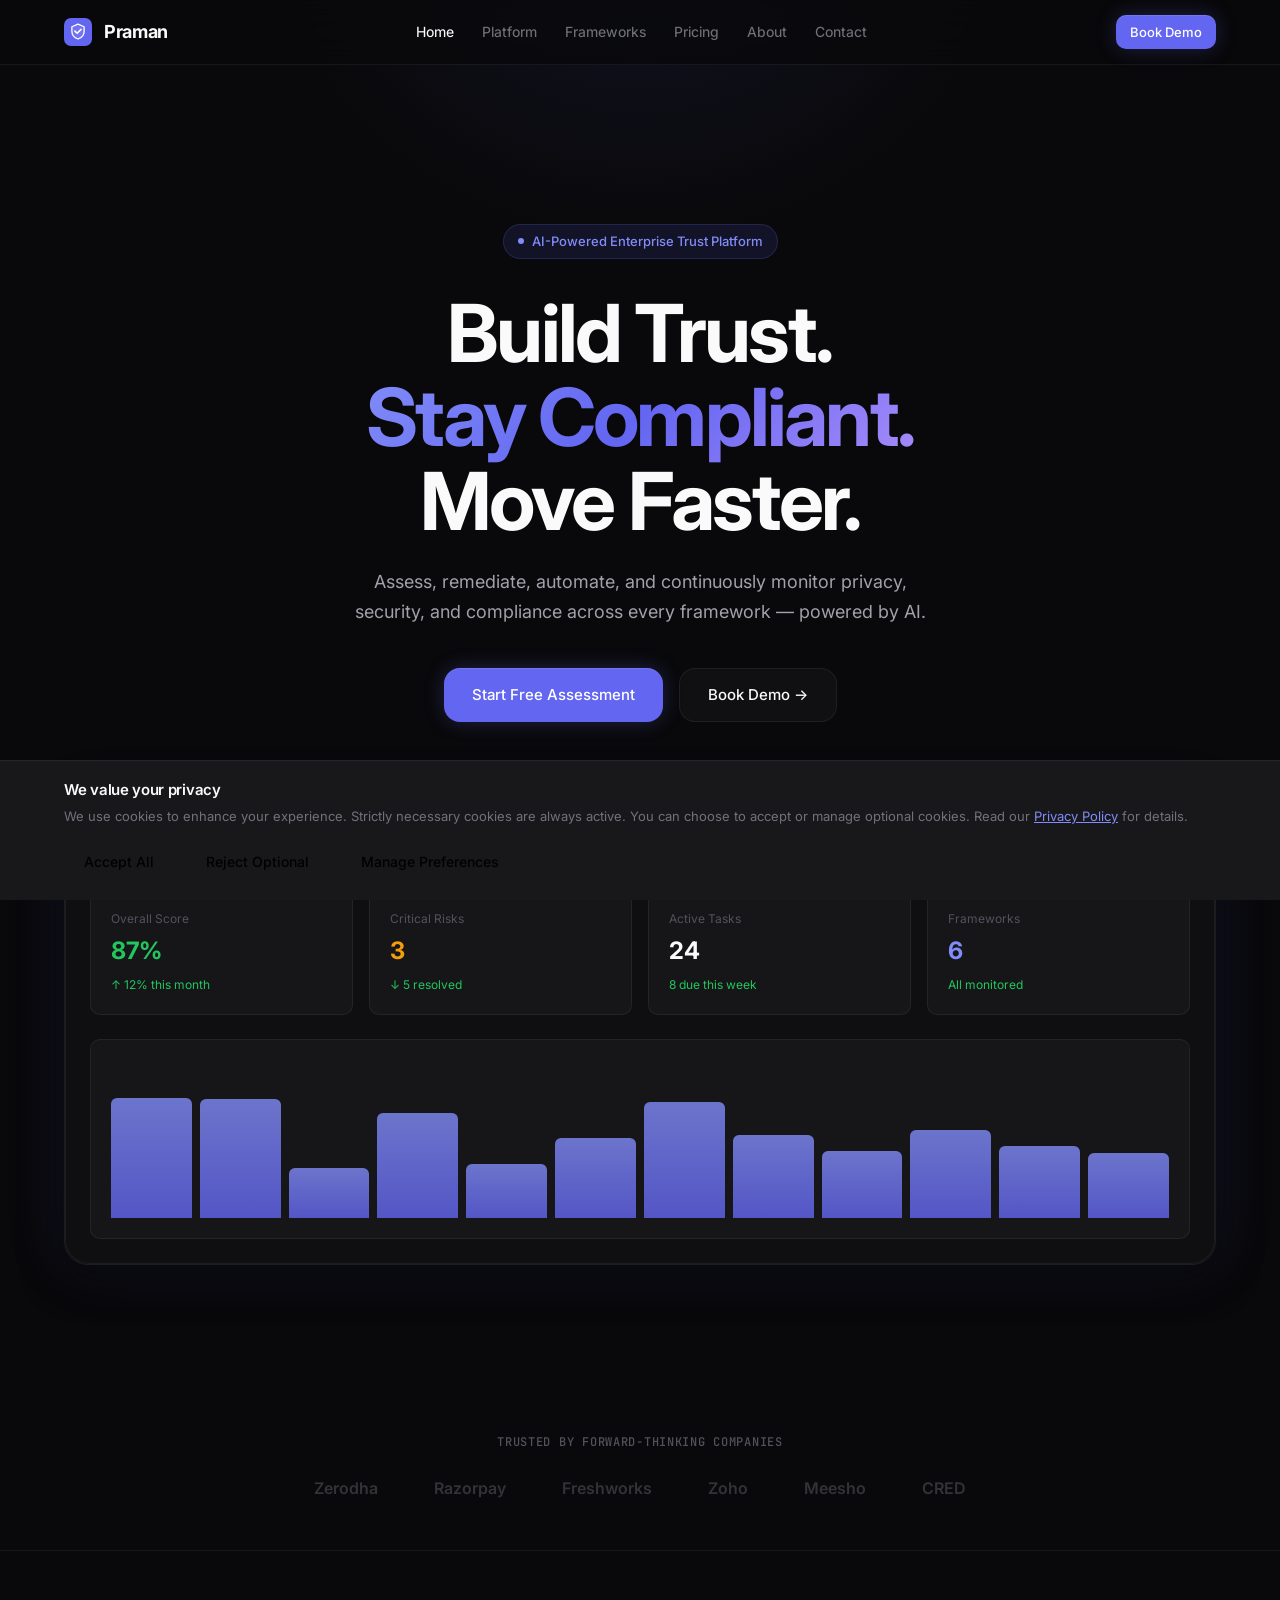
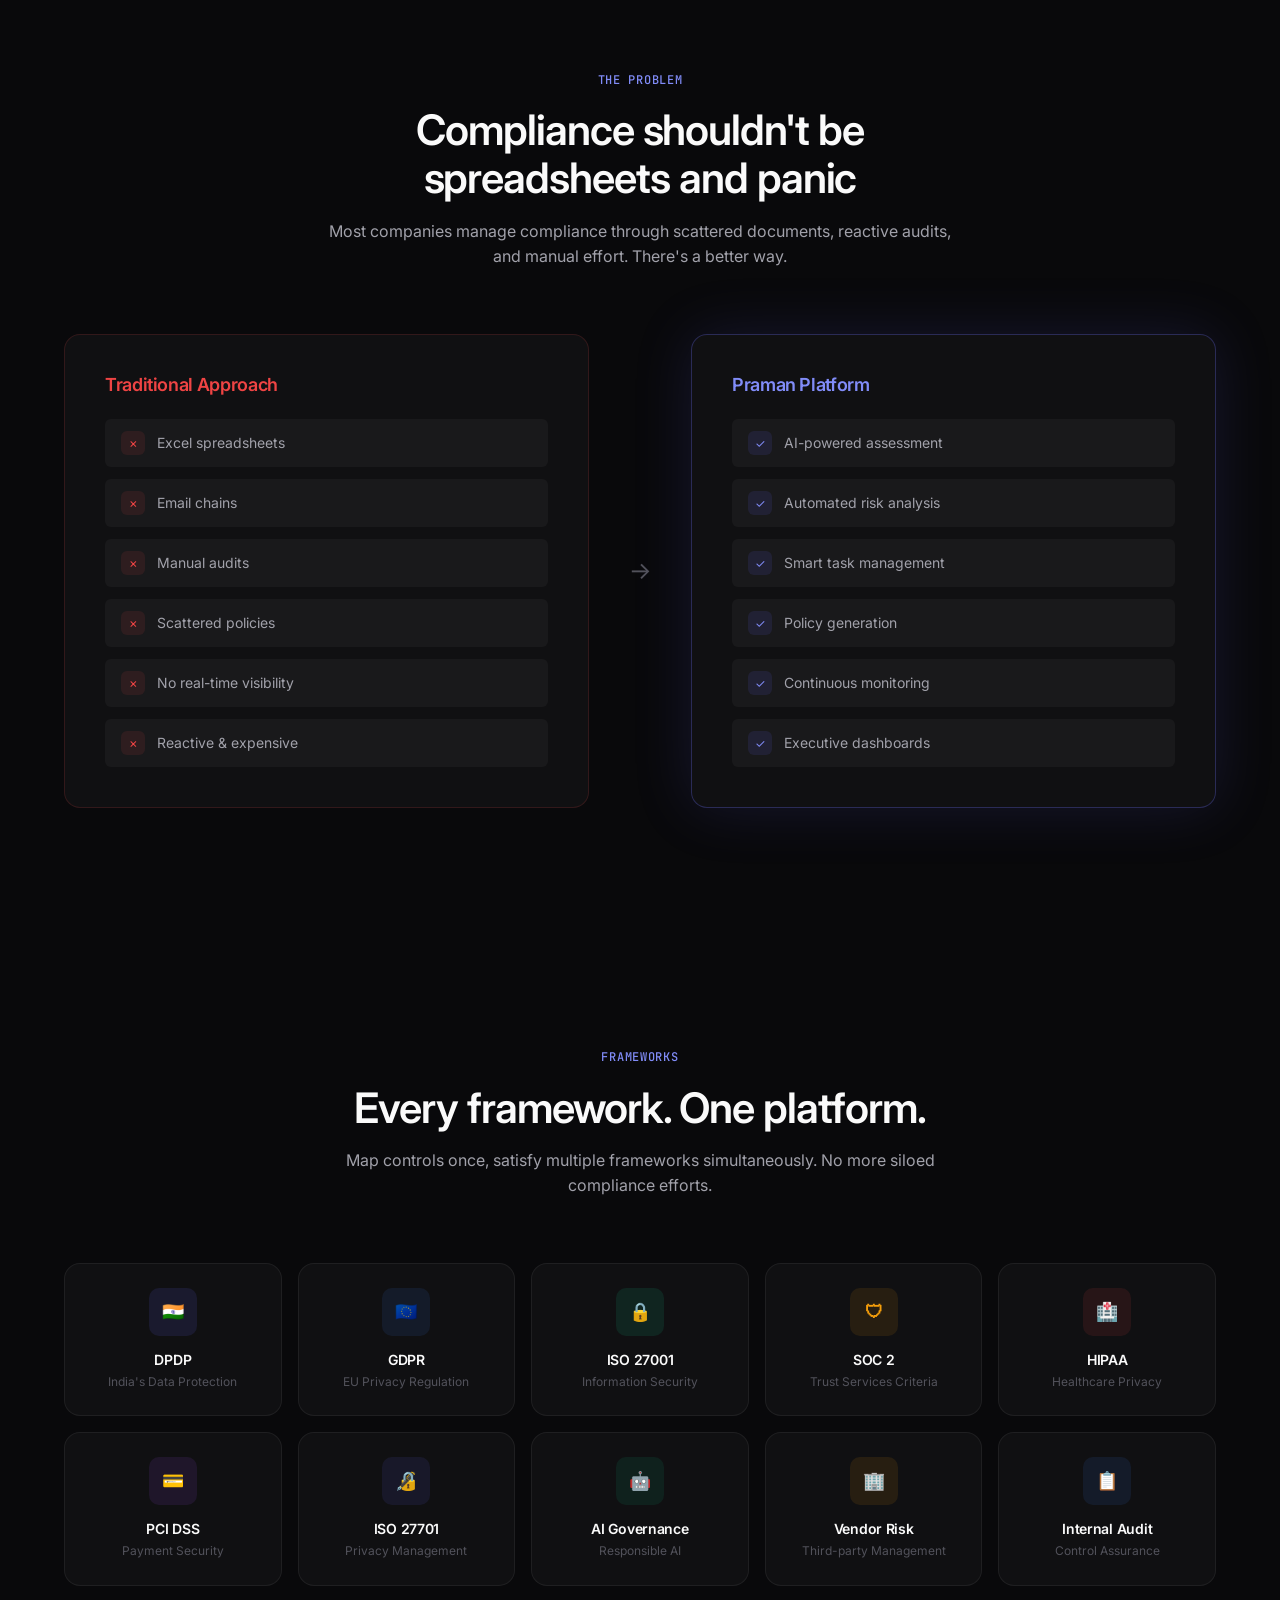
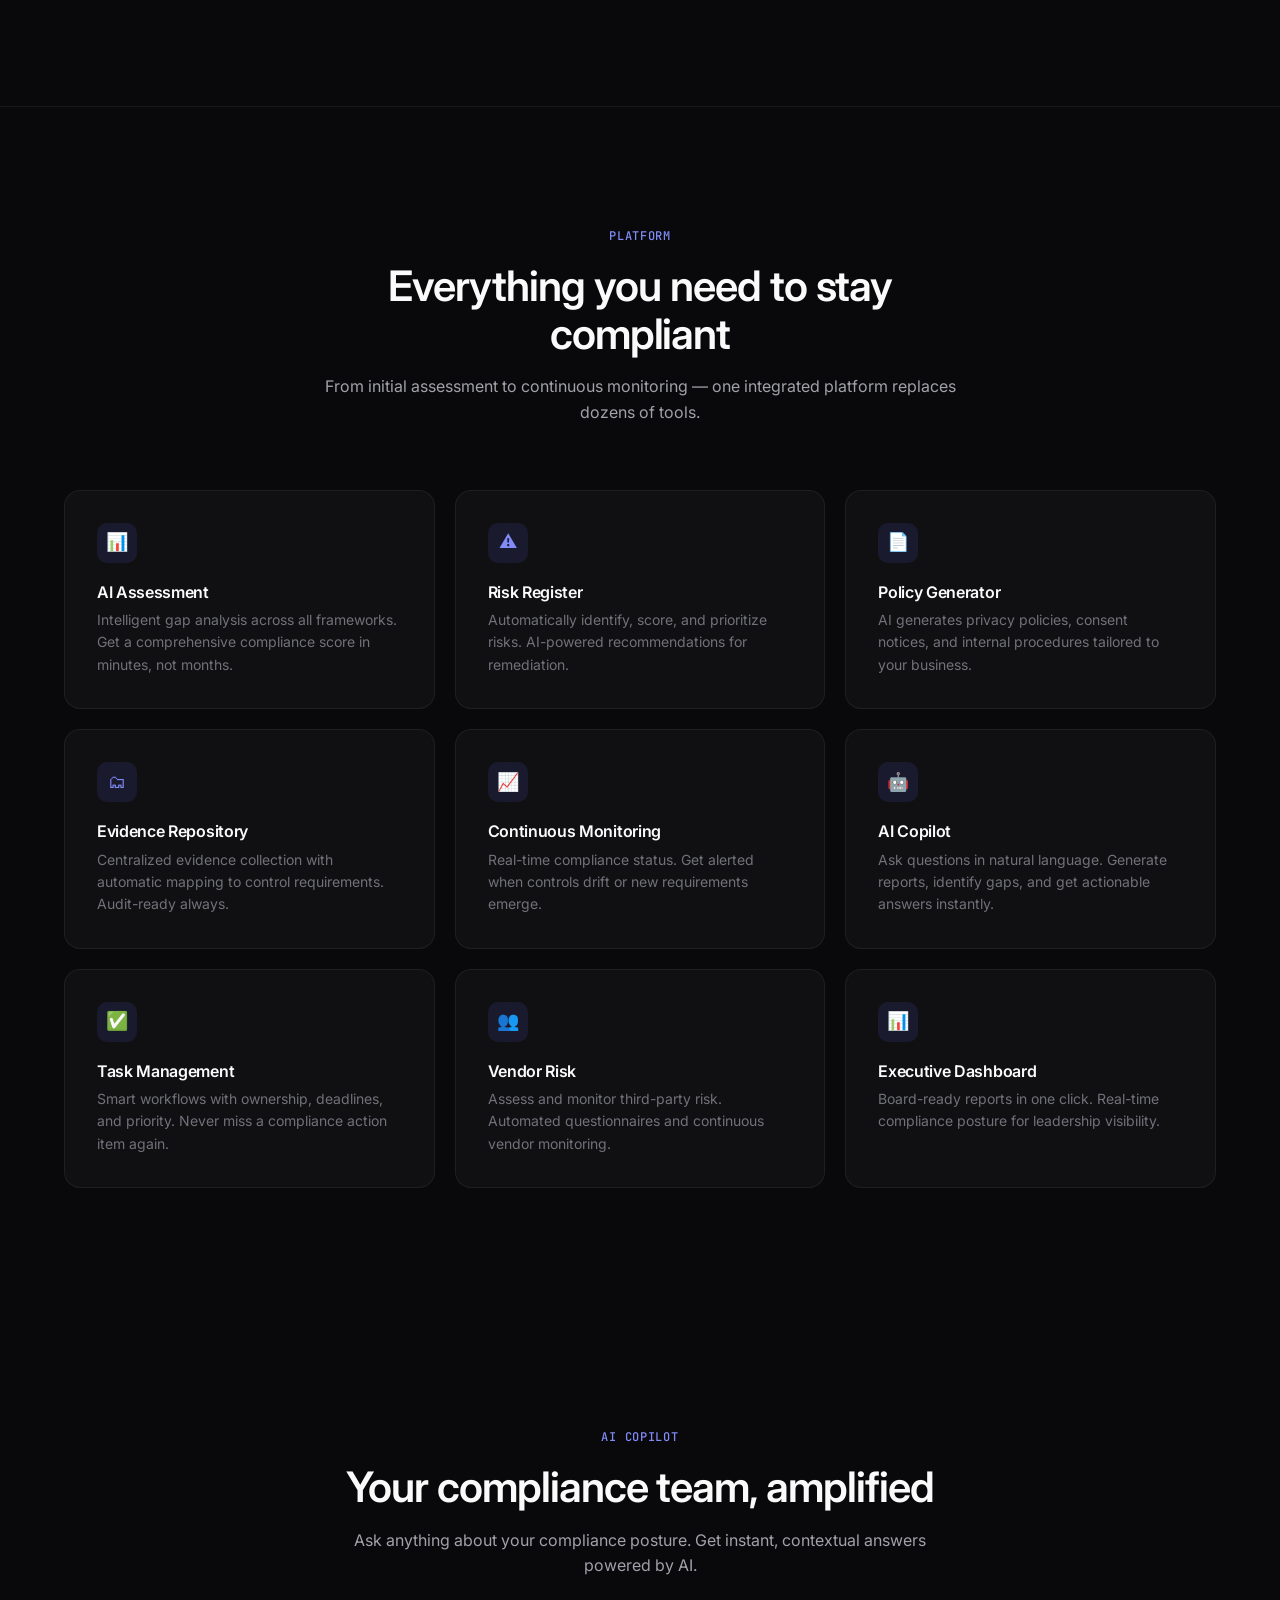
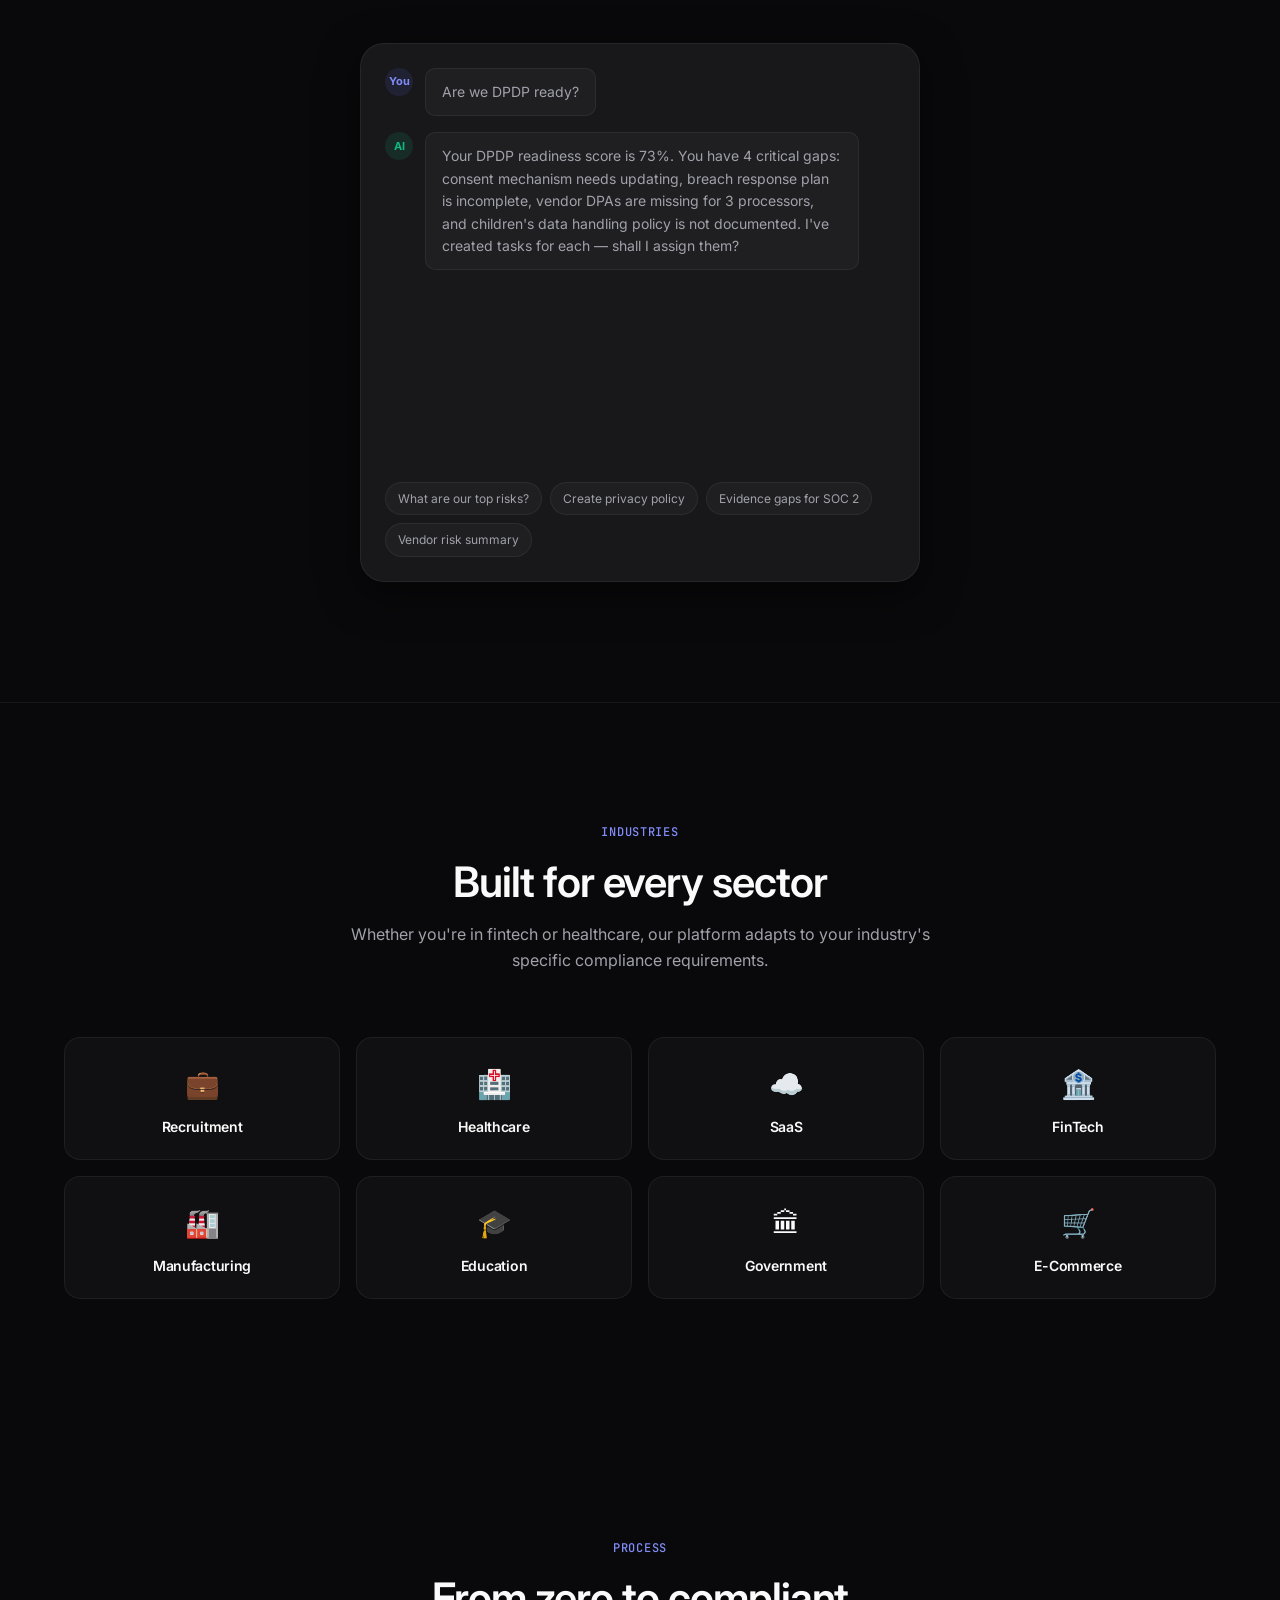
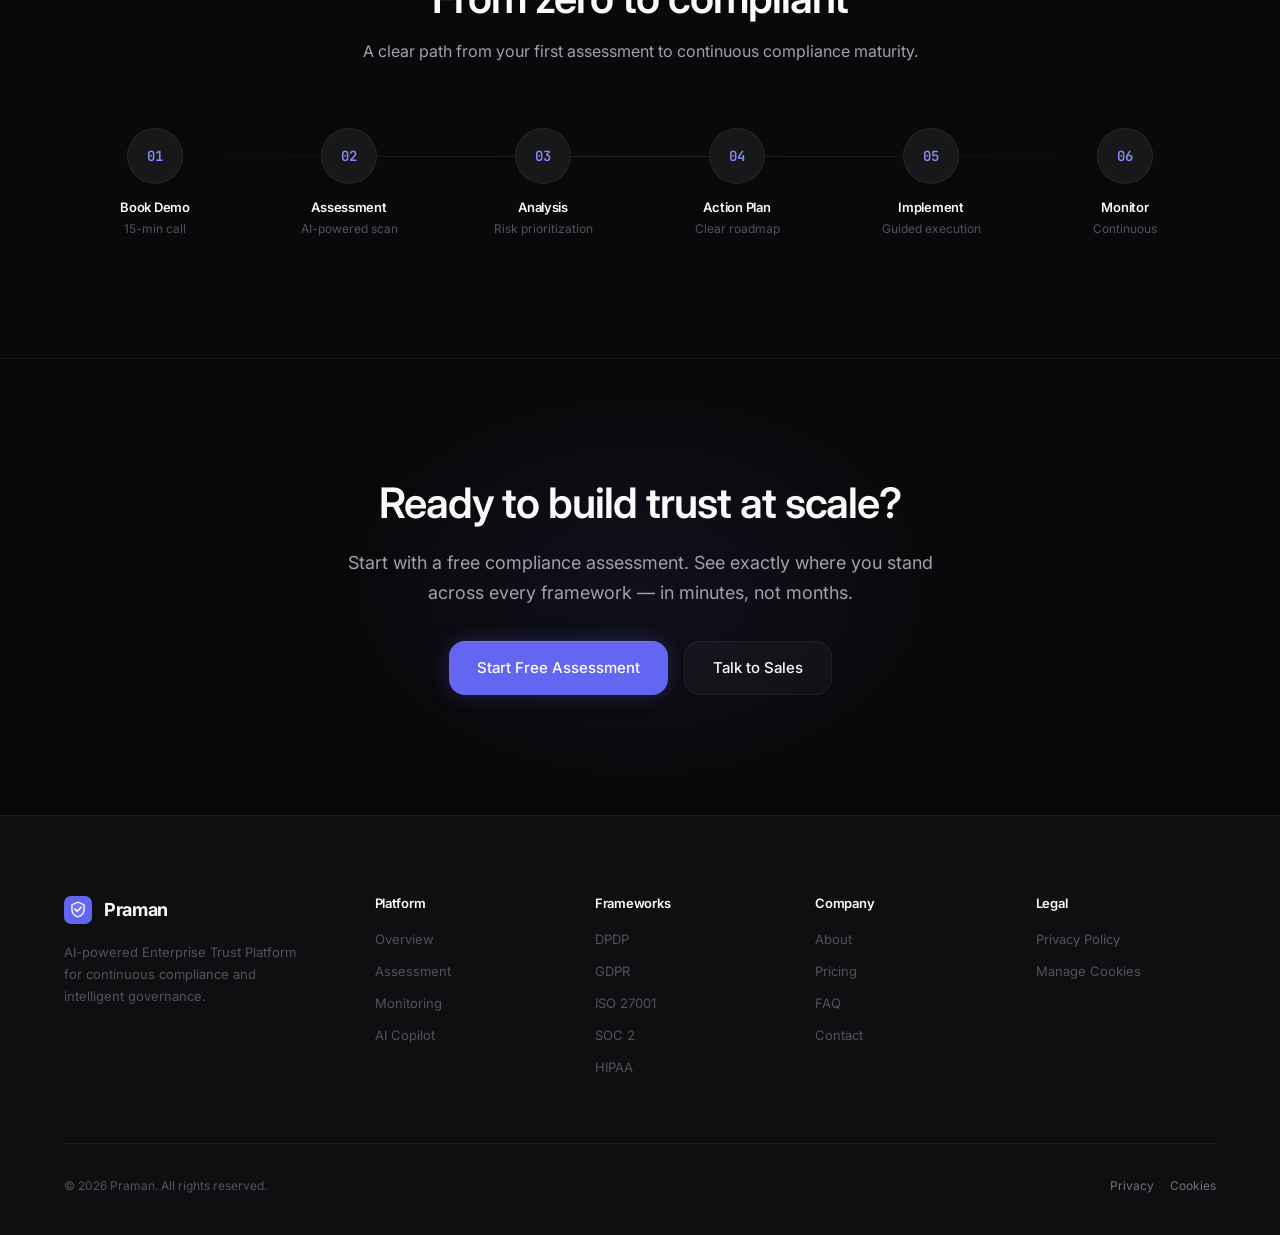
==== commit 0e1e9528: "v2.0: Complete redesign as AI-Powered Enterprise Trust Platform - New dark-mode design system (Linea" ====
--- a/index.html
+++ b/index.html
@@ -3,163 +3,389 @@
 <head>
 <meta charset="UTF-8">
 <meta name="viewport" content="width=device-width, initial-scale=1.0">
-<title>Praman — DPDP & Data Protection Compliance Advisory</title>
-<meta name="description" content="Praman helps growing businesses become compliant with India's Digital Personal Data Protection Act (DPDP) — and prove it. Readiness assessments, implementation, and ongoing compliance.">
+<title>Praman — AI-Powered Enterprise Trust Platform</title>
+<meta name="description" content="Praman is the AI-powered enterprise trust platform. Assess, remediate, automate, and continuously monitor compliance across DPDP, GDPR, ISO 27001, SOC 2, HIPAA, and more.">
+<meta property="og:title" content="Praman — AI-Powered Enterprise Trust Platform">
+<meta property="og:description" content="Continuous compliance. Intelligent governance. Built for enterprise.">
+<meta property="og:type" content="website">
 <link rel="preconnect" href="https://fonts.googleapis.com">
 <link rel="preconnect" href="https://fonts.gstatic.com" crossorigin>
-<link href="https://fonts.googleapis.com/css2?family=Plus+Jakarta+Sans:wght@500;600;700;800&family=Inter:wght@400;500;600&family=JetBrains+Mono:wght@500;700&display=swap" rel="stylesheet">
+<link href="https://fonts.googleapis.com/css2?family=Inter:wght@400;450;500;600;700&family=JetBrains+Mono:wght@500&display=swap" rel="stylesheet">
 <link rel="stylesheet" href="css/styles.css">
 </head>
 <body>
 <a class="skip-link" href="#main">Skip to content</a>
-
 <div id="site-header"></div>
 
 <main id="main">
 
   <!-- HERO -->
   <section class="hero">
-    <div class="container hero-grid">
-      <div>
-        <span class="eyebrow">DPDP Act, 2023 · Compliance Advisory</span>
-        <h1>Become <span class="accent">DPDP-compliant</span>. And be able to prove it.</h1>
-        <p>Praman helps growing companies handle personal data the right way under India's Digital Personal Data Protection Act — from finding the gaps to fixing them and staying compliant.</p>
+    <div class="container">
+      <div class="hero-content" data-animate="fade-up">
+        <div class="hero-badge">
+          <span class="dot"></span>
+          <span>AI-Powered Enterprise Trust Platform</span>
+        </div>
+        <h1 class="h-display">Build Trust.<br><span class="text-accent-gradient">Stay Compliant.</span><br>Move Faster.</h1>
+        <p class="body-lg">Assess, remediate, automate, and continuously monitor privacy, security, and compliance across every framework — powered by AI.</p>
         <div class="hero-cta">
-          <a href="readiness.html" class="btn btn-primary">Get your free DPDP Readiness Score (15 min)</a>
-          <a href="services.html" class="btn btn-outline">See our services</a>
-        </div>
-        <div class="hero-trust">
-          <span>India-first, GDPR-ready</span><span class="dot"></span>
-          <span>Fixed-scope engagements</span><span class="dot"></span>
-          <span>Lawyer-backed advice</span>
-        </div>
-      </div>
-
-      <!-- signature: readiness checklist panel -->
-      <aside class="readiness" aria-label="DPDP readiness snapshot">
-        <h4>DPDP Readiness <span class="score">Snapshot</span></h4>
-        <div class="check-row">
-          <span class="tick"><svg viewBox="0 0 16 16" fill="none"><path d="M3 8.5l3 3 7-7" stroke="#0E7C6B" stroke-width="2" stroke-linecap="round" stroke-linejoin="round"/></svg></span>
-          <span class="label">Data inventory mapped</span><span class="tag">RoPA</span>
-        </div>
-        <div class="check-row">
-          <span class="tick"><svg viewBox="0 0 16 16" fill="none"><path d="M3 8.5l3 3 7-7" stroke="#0E7C6B" stroke-width="2" stroke-linecap="round" stroke-linejoin="round"/></svg></span>
-          <span class="label">Consent &amp; notices reviewed</span><span class="tag">§ 5–6</span>
-        </div>
-        <div class="check-row">
-          <span class="tick"><svg viewBox="0 0 16 16" fill="none"><path d="M3 8.5l3 3 7-7" stroke="#0E7C6B" stroke-width="2" stroke-linecap="round" stroke-linejoin="round"/></svg></span>
-          <span class="label">Rights &amp; grievance process</span><span class="tag">DSAR</span>
-        </div>
-        <div class="check-row pending">
-          <span class="tick"><svg viewBox="0 0 16 16" fill="none"><path d="M8 4v5" stroke="#C98A3A" stroke-width="2" stroke-linecap="round"/><circle cx="8" cy="11.5" r="1" fill="#C98A3A"/></svg></span>
-          <span class="label">Breach response plan</span><span class="tag">in progress</span>
-        </div>
-        <div class="check-row pending">
-          <span class="tick"><svg viewBox="0 0 16 16" fill="none"><path d="M8 4v5" stroke="#C98A3A" stroke-width="2" stroke-linecap="round"/><circle cx="8" cy="11.5" r="1" fill="#C98A3A"/></svg></span>
-          <span class="label">Vendor / processor contracts</span><span class="tag">to do</span>
-        </div>
-      </aside>
-    </div>
-  </section>
-
-  <!-- SERVICES OVERVIEW -->
+          <a href="contact.html" class="btn btn--primary btn--lg">Start Free Assessment</a>
+          <a href="contact.html" class="btn btn--secondary btn--lg">Book Demo →</a>
+        </div>
+      </div>
+      <div class="hero-visual" data-animate="scale-in">
+        <div class="dashboard-mockup">
+          <div class="dash-header">
+            <h4>Compliance Overview</h4>
+            <span class="label">Live</span>
+          </div>
+          <div class="dash-stats">
+            <div class="dash-stat">
+              <div class="stat-label">Overall Score</div>
+              <div class="stat-value" style="color: var(--success);">87%</div>
+              <div class="stat-change">↑ 12% this month</div>
+            </div>
+            <div class="dash-stat">
+              <div class="stat-label">Critical Risks</div>
+              <div class="stat-value" style="color: var(--warning);">3</div>
+              <div class="stat-change">↓ 5 resolved</div>
+            </div>
+            <div class="dash-stat">
+              <div class="stat-label">Active Tasks</div>
+              <div class="stat-value">24</div>
+              <div class="stat-change">8 due this week</div>
+            </div>
+            <div class="dash-stat">
+              <div class="stat-label">Frameworks</div>
+              <div class="stat-value" style="color: var(--accent-light);">6</div>
+              <div class="stat-change">All monitored</div>
+            </div>
+          </div>
+          <div class="dash-chart">
+            <div class="bar" style="height: 35%"></div>
+            <div class="bar" style="height: 45%"></div>
+            <div class="bar" style="height: 55%"></div>
+            <div class="bar" style="height: 50%"></div>
+            <div class="bar" style="height: 65%"></div>
+            <div class="bar" style="height: 70%"></div>
+            <div class="bar" style="height: 60%"></div>
+            <div class="bar" style="height: 75%"></div>
+            <div class="bar" style="height: 80%"></div>
+            <div class="bar" style="height: 72%"></div>
+            <div class="bar" style="height: 85%"></div>
+            <div class="bar" style="height: 87%"></div>
+          </div>
+        </div>
+      </div>
+    </div>
+  </section>
+
+  <!-- TRUST BAR -->
+  <section class="trust-bar" data-animate="fade-up">
+    <div class="container">
+      <span class="label">Trusted by forward-thinking companies</span>
+      <div class="trust-logos">
+        <span>Zerodha</span>
+        <span>Razorpay</span>
+        <span>Freshworks</span>
+        <span>Zoho</span>
+        <span>Meesho</span>
+        <span>CRED</span>
+      </div>
+    </div>
+  </section>
+
+  <!-- PROBLEM / SOLUTION -->
   <section class="section">
     <div class="container">
-      <div class="section-head">
-        <span class="eyebrow">What we do</span>
-        <h2>Compliance, end to end</h2>
-        <p>Start with a clear picture of where you stand, then fix what matters and keep it that way. Each engagement is fixed-scope, so you know what you're getting.</p>
-      </div>
-      <div class="grid grid-3">
-        <article class="card">
-          <div class="card-icon"><svg viewBox="0 0 24 24" fill="none"><path d="M4 5h16M4 12h16M4 19h10" stroke="#0E7C6B" stroke-width="1.8" stroke-linecap="round"/></svg></div>
-          <span class="card-tag">Step 1</span>
-          <h3>Readiness Assessment</h3>
-          <p>We map your personal data, compare it against DPDP obligations, and hand you a risk-prioritised roadmap.</p>
-          <a class="card-link" href="services.html">Learn more →</a>
-        </article>
-        <article class="card">
-          <div class="card-icon"><svg viewBox="0 0 24 24" fill="none"><path d="M5 7l3-3h8l3 3v12a2 2 0 01-2 2H7a2 2 0 01-2-2V7z" stroke="#0E7C6B" stroke-width="1.8" stroke-linejoin="round"/><path d="M9 12l2 2 4-4" stroke="#0E7C6B" stroke-width="1.8" stroke-linecap="round" stroke-linejoin="round"/></svg></div>
-          <span class="card-tag">Step 2</span>
-          <h3>Implementation</h3>
-          <p>We execute the roadmap with you: consent flows, notices, policies, data-request and grievance processes, and staff training.</p>
-          <a class="card-link" href="services.html">Learn more →</a>
-        </article>
-        <article class="card">
-          <div class="card-icon"><svg viewBox="0 0 24 24" fill="none"><circle cx="12" cy="12" r="8" stroke="#0E7C6B" stroke-width="1.8"/><path d="M12 8v4l3 2" stroke="#0E7C6B" stroke-width="1.8" stroke-linecap="round" stroke-linejoin="round"/></svg></div>
-          <span class="card-tag">Ongoing</span>
-          <h3>Compliance Retainer</h3>
-          <p>DPO-as-a-service: monitoring, policy updates, data-request handling, and breach-response standby after go-live.</p>
-          <a class="card-link" href="services.html">Learn more →</a>
-        </article>
+      <div class="section-header" data-animate="fade-up">
+        <span class="label">The Problem</span>
+        <h2 class="h2">Compliance shouldn't be spreadsheets and panic</h2>
+        <p>Most companies manage compliance through scattered documents, reactive audits, and manual effort. There's a better way.</p>
+      </div>
+      <div class="comparison-grid">
+        <div class="comparison-card old" data-animate="fade-up" data-delay="1">
+          <h3 style="color: var(--danger);">Traditional Approach</h3>
+          <div class="comparison-steps">
+            <div class="comparison-step"><span class="step-icon">✗</span>Excel spreadsheets</div>
+            <div class="comparison-step"><span class="step-icon">✗</span>Email chains</div>
+            <div class="comparison-step"><span class="step-icon">✗</span>Manual audits</div>
+            <div class="comparison-step"><span class="step-icon">✗</span>Scattered policies</div>
+            <div class="comparison-step"><span class="step-icon">✗</span>No real-time visibility</div>
+            <div class="comparison-step"><span class="step-icon">✗</span>Reactive & expensive</div>
+          </div>
+        </div>
+        <div class="comparison-arrow" data-animate="fade-up" data-delay="2">→</div>
+        <div class="comparison-card new" data-animate="fade-up" data-delay="3">
+          <h3 style="color: var(--accent-light);">Praman Platform</h3>
+          <div class="comparison-steps">
+            <div class="comparison-step"><span class="step-icon">✓</span>AI-powered assessment</div>
+            <div class="comparison-step"><span class="step-icon">✓</span>Automated risk analysis</div>
+            <div class="comparison-step"><span class="step-icon">✓</span>Smart task management</div>
+            <div class="comparison-step"><span class="step-icon">✓</span>Policy generation</div>
+            <div class="comparison-step"><span class="step-icon">✓</span>Continuous monitoring</div>
+            <div class="comparison-step"><span class="step-icon">✓</span>Executive dashboards</div>
+          </div>
+        </div>
+      </div>
+    </div>
+  </section>
+
+  <!-- FRAMEWORKS -->
+  <section class="section section--border">
+    <div class="container">
+      <div class="section-header" data-animate="fade-up">
+        <span class="label">Frameworks</span>
+        <h2 class="h2">Every framework. One platform.</h2>
+        <p>Map controls once, satisfy multiple frameworks simultaneously. No more siloed compliance efforts.</p>
+      </div>
+      <div class="frameworks-grid" data-animate="fade-up">
+        <div class="framework-card">
+          <div class="fw-icon" style="background: var(--accent-muted); color: var(--accent-light);">🇮🇳</div>
+          <h4>DPDP</h4>
+          <p>India's Data Protection</p>
+        </div>
+        <div class="framework-card">
+          <div class="fw-icon" style="background: rgba(59,130,246,0.1); color: var(--info);">🇪🇺</div>
+          <h4>GDPR</h4>
+          <p>EU Privacy Regulation</p>
+        </div>
+        <div class="framework-card">
+          <div class="fw-icon" style="background: var(--emerald-muted); color: var(--emerald);">🔒</div>
+          <h4>ISO 27001</h4>
+          <p>Information Security</p>
+        </div>
+        <div class="framework-card">
+          <div class="fw-icon" style="background: rgba(245,158,11,0.1); color: var(--warning);">🛡</div>
+          <h4>SOC 2</h4>
+          <p>Trust Services Criteria</p>
+        </div>
+        <div class="framework-card">
+          <div class="fw-icon" style="background: rgba(239,68,68,0.1); color: var(--danger);">🏥</div>
+          <h4>HIPAA</h4>
+          <p>Healthcare Privacy</p>
+        </div>
+        <div class="framework-card">
+          <div class="fw-icon" style="background: rgba(168,85,247,0.1); color: #a855f7;">💳</div>
+          <h4>PCI DSS</h4>
+          <p>Payment Security</p>
+        </div>
+        <div class="framework-card">
+          <div class="fw-icon" style="background: rgba(99,102,241,0.1); color: var(--accent-light);">🔏</div>
+          <h4>ISO 27701</h4>
+          <p>Privacy Management</p>
+        </div>
+        <div class="framework-card">
+          <div class="fw-icon" style="background: rgba(16,185,129,0.1); color: var(--emerald);">🤖</div>
+          <h4>AI Governance</h4>
+          <p>Responsible AI</p>
+        </div>
+        <div class="framework-card">
+          <div class="fw-icon" style="background: rgba(245,158,11,0.1); color: var(--warning);">🏢</div>
+          <h4>Vendor Risk</h4>
+          <p>Third-party Management</p>
+        </div>
+        <div class="framework-card">
+          <div class="fw-icon" style="background: rgba(59,130,246,0.1); color: var(--info);">📋</div>
+          <h4>Internal Audit</h4>
+          <p>Control Assurance</p>
+        </div>
+      </div>
+    </div>
+  </section>
+
+  <!-- PLATFORM FEATURES -->
+  <section class="section">
+    <div class="container">
+      <div class="section-header" data-animate="fade-up">
+        <span class="label">Platform</span>
+        <h2 class="h2">Everything you need to stay compliant</h2>
+        <p>From initial assessment to continuous monitoring — one integrated platform replaces dozens of tools.</p>
+      </div>
+      <div class="features-grid">
+        <div class="feature-card" data-animate="fade-up" data-delay="1">
+          <div class="icon">📊</div>
+          <h3>AI Assessment</h3>
+          <p>Intelligent gap analysis across all frameworks. Get a comprehensive compliance score in minutes, not months.</p>
+        </div>
+        <div class="feature-card" data-animate="fade-up" data-delay="2">
+          <div class="icon">⚠️</div>
+          <h3>Risk Register</h3>
+          <p>Automatically identify, score, and prioritize risks. AI-powered recommendations for remediation.</p>
+        </div>
+        <div class="feature-card" data-animate="fade-up" data-delay="3">
+          <div class="icon">📄</div>
+          <h3>Policy Generator</h3>
+          <p>AI generates privacy policies, consent notices, and internal procedures tailored to your business.</p>
+        </div>
+        <div class="feature-card" data-animate="fade-up" data-delay="1">
+          <div class="icon">🗂</div>
+          <h3>Evidence Repository</h3>
+          <p>Centralized evidence collection with automatic mapping to control requirements. Audit-ready always.</p>
+        </div>
+        <div class="feature-card" data-animate="fade-up" data-delay="2">
+          <div class="icon">📈</div>
+          <h3>Continuous Monitoring</h3>
+          <p>Real-time compliance status. Get alerted when controls drift or new requirements emerge.</p>
+        </div>
+        <div class="feature-card" data-animate="fade-up" data-delay="3">
+          <div class="icon">🤖</div>
+          <h3>AI Copilot</h3>
+          <p>Ask questions in natural language. Generate reports, identify gaps, and get actionable answers instantly.</p>
+        </div>
+        <div class="feature-card" data-animate="fade-up" data-delay="1">
+          <div class="icon">✅</div>
+          <h3>Task Management</h3>
+          <p>Smart workflows with ownership, deadlines, and priority. Never miss a compliance action item again.</p>
+        </div>
+        <div class="feature-card" data-animate="fade-up" data-delay="2">
+          <div class="icon">👥</div>
+          <h3>Vendor Risk</h3>
+          <p>Assess and monitor third-party risk. Automated questionnaires and continuous vendor monitoring.</p>
+        </div>
+        <div class="feature-card" data-animate="fade-up" data-delay="3">
+          <div class="icon">📊</div>
+          <h3>Executive Dashboard</h3>
+          <p>Board-ready reports in one click. Real-time compliance posture for leadership visibility.</p>
+        </div>
+      </div>
+    </div>
+  </section>
+
+  <!-- AI COPILOT -->
+  <section class="section section--border">
+    <div class="container">
+      <div class="section-header" data-animate="fade-up">
+        <span class="label">AI Copilot</span>
+        <h2 class="h2">Your compliance team, amplified</h2>
+        <p>Ask anything about your compliance posture. Get instant, contextual answers powered by AI.</p>
+      </div>
+      <div class="ai-chat-demo" data-animate="scale-in">
+        <div class="ai-chat-msg" style="opacity:0; transform: translateY(10px); transition: all 0.4s var(--ease-out);">
+          <div class="avatar user">You</div>
+          <div class="msg-content">Are we DPDP ready?</div>
+        </div>
+        <div class="ai-chat-msg" style="opacity:0; transform: translateY(10px); transition: all 0.4s var(--ease-out);">
+          <div class="avatar ai">AI</div>
+          <div class="msg-content">Your DPDP readiness score is 73%. You have 4 critical gaps: consent mechanism needs updating, breach response plan is incomplete, vendor DPAs are missing for 3 processors, and children's data handling policy is not documented. I've created tasks for each — shall I assign them?</div>
+        </div>
+        <div class="ai-chat-msg" style="opacity:0; transform: translateY(10px); transition: all 0.4s var(--ease-out);">
+          <div class="avatar user">You</div>
+          <div class="msg-content">Generate a board report for this quarter</div>
+        </div>
+        <div class="ai-chat-msg" style="opacity:0; transform: translateY(10px); transition: all 0.4s var(--ease-out);">
+          <div class="avatar ai">AI</div>
+          <div class="msg-content">Done. I've generated a Q2 2026 Compliance Report covering all 6 frameworks, highlighting the 12% improvement in overall score, 5 resolved critical risks, and upcoming regulatory deadlines. PDF ready for download.</div>
+        </div>
+        <div class="ai-prompts">
+          <span class="ai-prompt-chip">What are our top risks?</span>
+          <span class="ai-prompt-chip">Create privacy policy</span>
+          <span class="ai-prompt-chip">Evidence gaps for SOC 2</span>
+          <span class="ai-prompt-chip">Vendor risk summary</span>
+        </div>
+      </div>
+    </div>
+  </section>
+
+  <!-- INDUSTRIES -->
+  <section class="section">
+    <div class="container">
+      <div class="section-header" data-animate="fade-up">
+        <span class="label">Industries</span>
+        <h2 class="h2">Built for every sector</h2>
+        <p>Whether you're in fintech or healthcare, our platform adapts to your industry's specific compliance requirements.</p>
+      </div>
+      <div class="industries-grid" data-animate="fade-up">
+        <div class="industry-card">
+          <div class="ind-icon">💼</div>
+          <h4>Recruitment</h4>
+        </div>
+        <div class="industry-card">
+          <div class="ind-icon">🏥</div>
+          <h4>Healthcare</h4>
+        </div>
+        <div class="industry-card">
+          <div class="ind-icon">☁️</div>
+          <h4>SaaS</h4>
+        </div>
+        <div class="industry-card">
+          <div class="ind-icon">🏦</div>
+          <h4>FinTech</h4>
+        </div>
+        <div class="industry-card">
+          <div class="ind-icon">🏭</div>
+          <h4>Manufacturing</h4>
+        </div>
+        <div class="industry-card">
+          <div class="ind-icon">🎓</div>
+          <h4>Education</h4>
+        </div>
+        <div class="industry-card">
+          <div class="ind-icon">🏛</div>
+          <h4>Government</h4>
+        </div>
+        <div class="industry-card">
+          <div class="ind-icon">🛒</div>
+          <h4>E-Commerce</h4>
+        </div>
       </div>
     </div>
   </section>
 
   <!-- PROCESS -->
-  <section class="section band-dark">
-    <div class="container">
-      <div class="section-head">
-        <span class="eyebrow">How we work</span>
-        <h2>From first call to compliant</h2>
-      </div>
-      <div class="steps">
-        <div class="step">
+  <section class="section section--border">
+    <div class="container">
+      <div class="section-header" data-animate="fade-up">
+        <span class="label">Process</span>
+        <h2 class="h2">From zero to compliant</h2>
+        <p>A clear path from your first assessment to continuous compliance maturity.</p>
+      </div>
+      <div class="process-steps" data-animate="fade-up">
+        <div class="process-step">
           <div class="step-num">01</div>
-          <h3>Discover</h3>
-          <p>A short workshop to understand how personal data really flows through your business.</p>
-        </div>
-        <div class="step">
+          <h4>Book Demo</h4>
+          <p>15-min call</p>
+        </div>
+        <div class="process-step">
           <div class="step-num">02</div>
-          <h3>Assess</h3>
-          <p>We map the data and rate every gap against DPDP by risk and effort.</p>
-        </div>
-        <div class="step">
+          <h4>Assessment</h4>
+          <p>AI-powered scan</p>
+        </div>
+        <div class="process-step">
           <div class="step-num">03</div>
-          <h3>Implement</h3>
-          <p>We fix the gaps with you — consent, notices, processes, and training.</p>
-        </div>
-        <div class="step">
+          <h4>Analysis</h4>
+          <p>Risk prioritization</p>
+        </div>
+        <div class="process-step">
           <div class="step-num">04</div>
-          <h3>Sustain</h3>
-          <p>We keep you compliant as your product, data, and the rules evolve.</p>
-        </div>
-      </div>
-    </div>
-  </section>
-
-  <!-- WHY US -->
-  <section class="section">
-    <div class="container split">
-      <div>
-        <span class="eyebrow">Why Praman</span>
-        <h2>Practical compliance, not a 200-page PDF</h2>
-        <p class="lead" style="margin-top:14px">We translate the law into a short list of things to actually do — sized for your business, in plain language your team can follow.</p>
-      </div>
-      <div class="feature-list">
-        <div class="item">
-          <span class="ic"><svg viewBox="0 0 24 24" fill="none"><path d="M12 3l7 3v5c0 4.5-3 8-7 9-4-1-7-4.5-7-9V6l7-3z" stroke="#0E7C6B" stroke-width="1.7" stroke-linejoin="round"/></svg></span>
-          <div><h4>Lawyer-backed advice</h4><p>We work alongside qualified privacy counsel, so recommendations stand on solid legal ground.</p></div>
-        </div>
-        <div class="item">
-          <span class="ic"><svg viewBox="0 0 24 24" fill="none"><path d="M4 6h16v12H4z" stroke="#0E7C6B" stroke-width="1.7"/><path d="M4 9h16" stroke="#0E7C6B" stroke-width="1.7"/></svg></span>
-          <div><h4>Fixed scope, fixed price</h4><p>Every engagement has clear deliverables and a clear cost. No open-ended billing.</p></div>
-        </div>
-        <div class="item">
-          <span class="ic"><svg viewBox="0 0 24 24" fill="none"><path d="M3 12h4l3 7 4-14 3 7h4" stroke="#0E7C6B" stroke-width="1.7" stroke-linecap="round" stroke-linejoin="round"/></svg></span>
-          <div><h4>India-first, globally ready</h4><p>Built around DPDP, structured so you can extend to GDPR and other regimes as you grow.</p></div>
+          <h4>Action Plan</h4>
+          <p>Clear roadmap</p>
+        </div>
+        <div class="process-step">
+          <div class="step-num">05</div>
+          <h4>Implement</h4>
+          <p>Guided execution</p>
+        </div>
+        <div class="process-step">
+          <div class="step-num">06</div>
+          <h4>Monitor</h4>
+          <p>Continuous</p>
         </div>
       </div>
     </div>
   </section>
 
   <!-- CTA -->
-  <section class="section--tight">
-    <div class="container">
-      <div class="cta-band">
-        <h2>Not sure where your data stands?</h2>
-        <p>Take the free DPDP Readiness Score and find out in 15 minutes — no call required. We'll show you exactly where your gaps are.</p>
-        <a href="readiness.html" class="btn">Get your free Readiness Score</a>
+  <section class="section cta-section">
+    <div class="container">
+      <div class="cta-content" data-animate="fade-up">
+        <h2 class="h2">Ready to build trust at scale?</h2>
+        <p class="body-lg">Start with a free compliance assessment. See exactly where you stand across every framework — in minutes, not months.</p>
+        <div class="cta-actions">
+          <a href="contact.html" class="btn btn--primary btn--lg">Start Free Assessment</a>
+          <a href="contact.html" class="btn btn--secondary btn--lg">Talk to Sales</a>
+        </div>
       </div>
     </div>
   </section>
@@ -171,5 +397,6 @@
 <script src="js/components.js"></script>
 <script src="js/cookie-consent.js"></script>
 <script src="js/main.js"></script>
+<script src="js/animations.js"></script>
 </body>
 </html>
--- a/css/styles.css
+++ b/css/styles.css
@@ -1,432 +1,759 @@
 /* ===================================================================
-   Praman — Data Protection & DPDP Compliance Advisory
-   Shared stylesheet
+   Praman — AI-Powered Enterprise Trust Platform
+   Design System v2.0
+   Inspired by: Stripe, Linear, Vercel, Notion
    =================================================================== */
 
-:root{
-  --bg:#F6F8F8;
-  --surface:#FFFFFF;
-  --surface-2:#F0F4F4;
-  --ink:#0C2230;
-  --ink-soft:#3D525B;
-  --muted:#6E848B;
-  --accent:#0E7C6B;
-  --accent-d:#0A5A4E;
-  --accent-soft:#E7F2EF;
-  --line:#E0E8E8;
-  --ring:rgba(14,124,107,.30);
-  --shadow-sm:0 4px 14px -8px rgba(12,34,48,.25);
-  --shadow:0 22px 48px -28px rgba(12,34,48,.45);
-  --radius:14px;
-  --container:1140px;
-  --font-display:"Plus Jakarta Sans",system-ui,sans-serif;
-  --font-body:"Inter",system-ui,sans-serif;
-  --font-mono:"JetBrains Mono",ui-monospace,monospace;
-}
-
-/* ---------- reset ---------- */
-*{box-sizing:border-box;margin:0;padding:0}
-html{scroll-behavior:smooth}
-body{
-  font-family:var(--font-body);
-  background:var(--bg);
-  color:var(--ink);
-  line-height:1.65;
-  -webkit-font-smoothing:antialiased;
-}
-img{max-width:100%;display:block}
-a{color:inherit;text-decoration:none}
-ul{list-style:none}
-h1,h2,h3,h4{font-family:var(--font-display);line-height:1.12;letter-spacing:-.02em;font-weight:700}
-
-.container{max-width:var(--container);margin-inline:auto;padding-inline:22px}
-.section{padding:84px 0}
-.section--tight{padding:60px 0}
-
-/* skip link */
-.skip-link{position:absolute;left:-9999px;top:0;background:var(--ink);color:#fff;padding:10px 16px;z-index:200;border-radius:0 0 8px 0}
-.skip-link:focus{left:0}
-
-/* ---------- shared bits ---------- */
-.eyebrow{
-  font-family:var(--font-mono);font-size:12px;font-weight:700;
-  letter-spacing:.2em;text-transform:uppercase;color:var(--accent);
-  display:inline-block;margin-bottom:14px;
-}
-.lead{font-size:18px;color:var(--ink-soft);max-width:60ch}
-.section-head{max-width:42rem;margin-bottom:48px}
-.section-head h2{font-size:clamp(28px,4vw,40px)}
-.section-head p{margin-top:14px;color:var(--ink-soft);font-size:17px}
-.center{text-align:center;margin-inline:auto}
-
-/* buttons */
-.btn{
-  display:inline-flex;align-items:center;gap:9px;cursor:pointer;border:none;
-  font-family:var(--font-body);font-weight:600;font-size:15px;
-  padding:13px 22px;border-radius:11px;transition:transform .15s,background .2s,box-shadow .2s,color .2s,border-color .2s;
-}
-.btn-primary{background:var(--accent);color:#fff;box-shadow:0 10px 22px -12px var(--accent)}
-.btn-primary:hover{background:var(--accent-d);transform:translateY(-1px)}
-.btn-outline{background:transparent;color:var(--ink);border:1.5px solid var(--line)}
-.btn-outline:hover{border-color:var(--accent);color:var(--accent)}
-.btn-ghost{background:transparent;color:var(--accent);padding:6px 0}
-.btn-ghost:hover{gap:13px}
-
-:focus-visible{outline:2px solid var(--accent);outline-offset:3px;border-radius:4px}
-
-/* ---------- header / nav ---------- */
-.site-header{
-  position:sticky;top:0;z-index:100;
-  background:rgba(246,248,248,.85);
-  backdrop-filter:blur(12px);
-  border-bottom:1px solid var(--line);
-}
-.nav{display:flex;align-items:center;justify-content:space-between;min-height:68px}
-.brand{display:flex;align-items:center;gap:11px;font-family:var(--font-display);font-weight:800;font-size:20px;color:var(--ink)}
-.brand-mark{width:32px;height:32px;flex:none}
-.brand-name span{color:var(--accent)}
-.nav-menu{display:flex;align-items:center;gap:28px}
-.nav-menu a{font-weight:500;font-size:15px;color:var(--ink-soft);transition:color .2s;position:relative}
-.nav-menu a:hover{color:var(--ink)}
-.nav-menu a.active{color:var(--accent)}
-.nav-menu a.active::after{content:"";position:absolute;left:0;right:0;bottom:-8px;height:2px;background:var(--accent);border-radius:2px}
-.nav-menu .nav-cta{color:#fff}
-.nav-menu .nav-cta:hover{color:#fff}
-.nav-menu .nav-cta::after{display:none}
-.nav-toggle{display:none;flex-direction:column;gap:5px;background:none;border:none;cursor:pointer;padding:9px}
-.nav-toggle span{width:24px;height:2px;background:var(--ink);border-radius:2px;transition:.25s}
-.nav-toggle[aria-expanded="true"] span:nth-child(1){transform:translateY(7px) rotate(45deg)}
-.nav-toggle[aria-expanded="true"] span:nth-child(2){opacity:0}
-.nav-toggle[aria-expanded="true"] span:nth-child(3){transform:translateY(-7px) rotate(-45deg)}
-
-/* ---------- hero ---------- */
-.hero{padding:78px 0 64px;position:relative;overflow:hidden}
-.hero-grid{display:grid;grid-template-columns:1.1fr .9fr;gap:52px;align-items:center}
-.hero h1{font-size:clamp(36px,5.4vw,56px);font-weight:800}
-.hero h1 .accent{color:var(--accent)}
-.hero p{margin-top:20px;font-size:18px;color:var(--ink-soft);max-width:34rem}
-.hero-cta{margin-top:30px;display:flex;gap:14px;flex-wrap:wrap}
-.hero-trust{margin-top:34px;display:flex;gap:10px;flex-wrap:wrap;align-items:center;font-size:13px;color:var(--muted);font-family:var(--font-mono)}
-.hero-trust .dot{width:5px;height:5px;border-radius:50%;background:var(--accent)}
-
-/* signature: readiness panel */
-.readiness{
-  background:var(--surface);border:1px solid var(--line);border-radius:18px;
-  box-shadow:var(--shadow);padding:22px;
-}
-.readiness h4{
-  font-family:var(--font-mono);font-size:12px;letter-spacing:.14em;text-transform:uppercase;
-  color:var(--muted);font-weight:700;margin-bottom:6px;display:flex;justify-content:space-between;align-items:center
-}
-.readiness .score{font-family:var(--font-display);font-weight:800;font-size:13px;color:var(--accent)}
-.check-row{display:flex;align-items:center;gap:12px;padding:12px 4px;border-bottom:1px solid var(--line)}
-.check-row:last-child{border-bottom:none}
-.check-row .tick{width:22px;height:22px;border-radius:50%;background:var(--accent-soft);display:flex;align-items:center;justify-content:center;flex:none}
-.check-row .tick svg{width:13px;height:13px}
-.check-row .label{flex:1;font-size:14.5px;font-weight:500}
-.check-row .tag{font-family:var(--font-mono);font-size:11px;color:var(--muted)}
-.check-row.pending .tick{background:#FBEEDD}
-.check-row.pending .label{color:var(--ink-soft)}
-
-/* ---------- cards / grids ---------- */
-.grid{display:grid;gap:22px}
-.grid-3{grid-template-columns:repeat(3,1fr)}
-.grid-2{grid-template-columns:repeat(2,1fr)}
-.grid-4{grid-template-columns:repeat(4,1fr)}
-
-.card{
-  background:var(--surface);border:1px solid var(--line);border-radius:var(--radius);
-  padding:28px;transition:transform .2s,box-shadow .25s,border-color .2s;height:100%;
-}
-.card:hover{transform:translateY(-4px);box-shadow:var(--shadow);border-color:transparent}
-.card .card-tag{font-family:var(--font-mono);font-size:11px;letter-spacing:.12em;text-transform:uppercase;color:var(--accent);font-weight:700}
-.card h3{font-size:21px;margin:14px 0 8px}
-.card p{color:var(--ink-soft);font-size:15px}
-.card .card-icon{width:46px;height:46px;border-radius:12px;background:var(--accent-soft);display:flex;align-items:center;justify-content:center;margin-bottom:18px}
-.card .card-icon svg{width:24px;height:24px}
-.card ul.ticks{margin-top:16px;display:flex;flex-direction:column;gap:9px}
-.card ul.ticks li{display:flex;gap:10px;font-size:14.5px;color:var(--ink-soft);align-items:flex-start}
-.card ul.ticks li svg{flex:none;margin-top:4px;width:15px;height:15px}
-.card .card-link{margin-top:18px;display:inline-flex;font-weight:600;color:var(--accent);font-size:14.5px}
-
-/* ---------- process / steps ---------- */
-.steps{counter-reset:step;display:grid;grid-template-columns:repeat(4,1fr);gap:24px}
-.step .step-num{
-  font-family:var(--font-mono);font-weight:700;font-size:13px;color:var(--accent);
-  width:42px;height:42px;border:1.5px solid var(--ring);border-radius:12px;
-  display:flex;align-items:center;justify-content:center;margin-bottom:16px
-}
-.step h3{font-size:18px;margin-bottom:7px}
-.step p{color:var(--ink-soft);font-size:14.5px}
-
-/* ---------- bands ---------- */
-.band-dark{background:var(--ink);color:#EAF1F0}
-.band-dark .eyebrow{color:#5FD3C4}
-.band-dark h2{color:#fff}
-.band-dark p{color:#A9C0BE}
-
-.stats{display:grid;grid-template-columns:repeat(4,1fr);gap:24px;text-align:center}
-.stat .n{font-family:var(--font-display);font-weight:800;font-size:34px;color:#fff}
-.band-dark .stat .n{color:#fff}
-.stat .l{font-size:13px;color:#A9C0BE;font-family:var(--font-mono);letter-spacing:.06em;margin-top:4px}
-
-.cta-band{background:linear-gradient(160deg,var(--accent),var(--accent-d));color:#fff;border-radius:22px;padding:54px;text-align:center}
-.cta-band h2{font-size:clamp(26px,3.4vw,38px);color:#fff}
-.cta-band p{margin:14px auto 28px;color:rgba(255,255,255,.88);max-width:44ch}
-.cta-band .btn{background:#fff;color:var(--accent-d)}
-.cta-band .btn:hover{background:#EAFBF6}
-
-/* ---------- feature split ---------- */
-.split{display:grid;grid-template-columns:1fr 1fr;gap:48px;align-items:center}
-.feature-list{display:flex;flex-direction:column;gap:20px;margin-top:8px}
-.feature-list .item{display:flex;gap:16px}
-.feature-list .item .ic{width:44px;height:44px;border-radius:12px;background:var(--accent-soft);flex:none;display:flex;align-items:center;justify-content:center}
-.feature-list .item h4{font-size:17px;margin-bottom:4px}
-.feature-list .item p{color:var(--ink-soft);font-size:14.5px}
-
-/* ---------- page hero (inner pages) ---------- */
-.page-hero{padding:64px 0 24px;border-bottom:1px solid var(--line)}
-.page-hero h1{font-size:clamp(32px,4.6vw,48px)}
-.page-hero p{margin-top:14px;color:var(--ink-soft);font-size:18px;max-width:56ch}
-
-/* ---------- service detail block ---------- */
-.service-block{display:grid;grid-template-columns:.9fr 1.1fr;gap:40px;align-items:start;padding:46px 0;border-bottom:1px solid var(--line)}
-.service-block:last-child{border-bottom:none}
-.service-block .meta .card-tag{font-family:var(--font-mono);font-size:11px;letter-spacing:.12em;text-transform:uppercase;color:var(--accent);font-weight:700}
-.service-block .meta h2{font-size:26px;margin:10px 0 12px}
-.service-block .meta p{color:var(--ink-soft);font-size:15.5px}
-.service-block .deliverables{background:var(--surface);border:1px solid var(--line);border-radius:var(--radius);padding:26px}
-.service-block .deliverables h4{font-family:var(--font-mono);font-size:12px;letter-spacing:.12em;text-transform:uppercase;color:var(--muted);margin-bottom:16px}
-.service-block .deliverables ul{display:flex;flex-direction:column;gap:12px}
-.service-block .deliverables li{display:flex;gap:11px;font-size:15px;align-items:flex-start}
-.service-block .deliverables li svg{flex:none;margin-top:4px;width:16px;height:16px}
-
-/* ---------- pricing ---------- */
-.price-grid{display:grid;grid-template-columns:repeat(3,1fr);gap:22px;align-items:stretch}
-.price-card{background:var(--surface);border:1px solid var(--line);border-radius:18px;padding:30px;display:flex;flex-direction:column}
-.price-card.featured{border-color:var(--accent);box-shadow:var(--shadow);position:relative}
-.price-card .crown{position:absolute;top:-13px;left:30px;background:var(--accent);color:#fff;font-family:var(--font-mono);font-size:11px;font-weight:700;letter-spacing:.08em;text-transform:uppercase;padding:5px 12px;border-radius:999px}
-.price-card h3{font-size:22px}
-.price-card .price{font-family:var(--font-display);font-weight:800;font-size:34px;margin:14px 0 2px}
-.price-card .price span{font-size:14px;font-weight:500;color:var(--muted)}
-.price-card .price-desc{color:var(--ink-soft);font-size:14.5px;min-height:42px}
-.price-card ul{margin:20px 0 26px;display:flex;flex-direction:column;gap:11px}
-.price-card li{display:flex;gap:10px;font-size:14.5px;color:var(--ink-soft);align-items:flex-start}
-.price-card li svg{flex:none;margin-top:4px;width:15px;height:15px}
-.price-card .btn{margin-top:auto;justify-content:center;width:100%}
-
-.faq{max-width:760px;margin-inline:auto;display:flex;flex-direction:column;gap:0}
-.faq details{border-bottom:1px solid var(--line);padding:18px 0}
-.faq summary{cursor:pointer;font-weight:600;font-size:16px;list-style:none;display:flex;justify-content:space-between;align-items:center;gap:16px}
-.faq summary::-webkit-details-marker{display:none}
-.faq summary::after{content:"+";font-size:22px;color:var(--accent);font-weight:400;transition:transform .2s}
-.faq details[open] summary::after{content:"–"}
-.faq p{margin-top:12px;color:var(--ink-soft);font-size:15px}
-
-/* ---------- about ---------- */
-.values{display:grid;grid-template-columns:repeat(3,1fr);gap:22px}
-.value h3{font-size:18px;margin:12px 0 6px}
-.value p{color:var(--ink-soft);font-size:14.5px}
-.value .ic{width:46px;height:46px;border-radius:12px;background:var(--accent-soft);display:flex;align-items:center;justify-content:center}
-.value .ic svg{width:24px;height:24px}
-.creds{display:flex;flex-wrap:wrap;gap:12px;margin-top:8px}
-.creds .chip{font-family:var(--font-mono);font-size:12px;font-weight:600;color:var(--ink-soft);background:var(--surface);border:1px solid var(--line);padding:9px 14px;border-radius:999px}
-
-/* ---------- contact ---------- */
-.contact-grid{display:grid;grid-template-columns:1.1fr .9fr;gap:42px;align-items:start}
-.form-card{background:var(--surface);border:1px solid var(--line);border-radius:18px;padding:32px;box-shadow:var(--shadow-sm)}
-.field{margin-bottom:18px}
-.field label{display:block;font-size:13.5px;font-weight:600;margin-bottom:7px;color:var(--ink-soft)}
-.field .req{color:var(--accent)}
-.field input,.field select,.field textarea{
-  width:100%;font-family:var(--font-body);font-size:15px;color:var(--ink);
-  padding:12px 14px;border:1.5px solid var(--line);border-radius:11px;background:var(--bg);
-  transition:border-color .2s,box-shadow .2s;
-}
-.field input:focus,.field select:focus,.field textarea:focus{outline:none;border-color:var(--accent);box-shadow:0 0 0 4px var(--ring)}
-.field-row{display:grid;grid-template-columns:1fr 1fr;gap:16px}
-.form-note{display:none;margin-top:6px;padding:13px 16px;border-radius:11px;font-size:14.5px;font-weight:500}
-.form-note.show{display:block}
-.form-note.ok{background:var(--accent-soft);color:var(--accent-d);border:1px solid var(--ring)}
-.form-note.err{background:#FCE9EC;color:#A02A3A;border:1px solid #F2C2CA}
-
-.contact-info .info-row{display:flex;gap:15px;padding:18px 0;border-bottom:1px solid var(--line)}
-.contact-info .info-row:last-of-type{border-bottom:none}
-.contact-info .info-row .ic{width:44px;height:44px;border-radius:12px;background:var(--accent-soft);flex:none;display:flex;align-items:center;justify-content:center}
-.contact-info .info-row .t{font-family:var(--font-mono);font-size:11px;text-transform:uppercase;letter-spacing:.08em;color:var(--muted)}
-.contact-info .info-row .v{font-weight:600;font-size:16px}
-.contact-info .info-row .v span{display:block;font-weight:400;font-size:14px;color:var(--ink-soft)}
-.hours-card{margin-top:22px;background:var(--surface-2);border:1px solid var(--line);border-radius:var(--radius);padding:22px}
-.hours-card h4{font-size:15px;margin-bottom:12px}
-.hours-card .r{display:flex;justify-content:space-between;font-size:14px;color:var(--ink-soft);padding:5px 0}
-.hours-card .r b{color:var(--ink);font-weight:600}
-
-/* ---------- footer ---------- */
-.site-footer{background:var(--ink);color:#9DB6B4;padding:56px 0 28px;margin-top:0}
-.footer-grid{display:grid;grid-template-columns:1.5fr 1fr 1fr 1.2fr;gap:36px}
-.footer-brand .brand{color:#fff;margin-bottom:12px}
-.footer-brand p{font-size:14px;max-width:30ch}
-.site-footer h4{color:#fff;font-size:14px;margin-bottom:14px;font-family:var(--font-display)}
-.site-footer ul li{margin-bottom:9px}
-.site-footer ul li a{font-size:14px;color:#9DB6B4;transition:color .2s}
-.site-footer ul li a:hover{color:#5FD3C4}
-.footer-contact a{display:block;font-size:14px;margin-bottom:9px;color:#9DB6B4}
-.footer-contact a:hover{color:#5FD3C4}
-.footer-bottom{margin-top:40px;padding-top:22px;border-top:1px solid rgba(255,255,255,.1);display:flex;justify-content:space-between;gap:20px;flex-wrap:wrap}
-.footer-bottom p{font-size:12.5px;color:#7C9694}
-.footer-bottom .disclaimer{max-width:62ch}
-
-/* ===================================================================
-   RESPONSIVE
-   =================================================================== */
-@media (max-width:960px){
-  .hero-grid{grid-template-columns:1fr;gap:38px}
-  .split,.contact-grid{grid-template-columns:1fr;gap:34px}
-  .service-block{grid-template-columns:1fr;gap:24px}
-  .grid-3,.grid-4,.values,.price-grid{grid-template-columns:repeat(2,1fr)}
-  .steps{grid-template-columns:repeat(2,1fr)}
-  .stats{grid-template-columns:repeat(2,1fr);gap:32px}
-  .footer-grid{grid-template-columns:1fr 1fr;gap:28px}
-}
-@media (max-width:680px){
-  .section{padding:60px 0}
-  .nav-toggle{display:flex}
-  .nav-menu{
-    position:fixed;inset:68px 0 auto 0;background:var(--bg);flex-direction:column;
-    align-items:stretch;gap:0;padding:10px 22px 24px;border-bottom:1px solid var(--line);
-    transform:translateY(-130%);transition:transform .3s ease;box-shadow:var(--shadow);
+/* ---------- Design Tokens ---------- */
+:root {
+  --bg-primary: #09090b;
+  --bg-secondary: #0f0f12;
+  --bg-tertiary: #18181b;
+  --bg-elevated: #1c1c20;
+  --bg-card: rgba(255, 255, 255, 0.03);
+  --bg-card-hover: rgba(255, 255, 255, 0.06);
+  --bg-glass: rgba(255, 255, 255, 0.04);
+  --bg-glass-border: rgba(255, 255, 255, 0.08);
+
+  --text-primary: #fafafa;
+  --text-secondary: #a1a1aa;
+  --text-tertiary: #71717a;
+  --text-muted: #52525b;
+
+  --accent: #6366f1;
+  --accent-light: #818cf8;
+  --accent-dark: #4f46e5;
+  --accent-muted: rgba(99, 102, 241, 0.12);
+  --accent-glow: rgba(99, 102, 241, 0.25);
+
+  --emerald: #10b981;
+  --emerald-muted: rgba(16, 185, 129, 0.12);
+
+  --success: #22c55e;
+  --warning: #f59e0b;
+  --danger: #ef4444;
+  --info: #3b82f6;
+
+  --border: rgba(255, 255, 255, 0.06);
+  --border-hover: rgba(255, 255, 255, 0.12);
+  --border-active: rgba(99, 102, 241, 0.4);
+
+  --shadow-sm: 0 1px 2px rgba(0, 0, 0, 0.3);
+  --shadow-md: 0 4px 12px rgba(0, 0, 0, 0.4);
+  --shadow-lg: 0 12px 40px rgba(0, 0, 0, 0.5);
+  --shadow-glow: 0 0 60px rgba(99, 102, 241, 0.15);
+
+  --space-1: 4px;
+  --space-2: 8px;
+  --space-3: 12px;
+  --space-4: 16px;
+  --space-5: 20px;
+  --space-6: 24px;
+  --space-7: 32px;
+  --space-8: 40px;
+  --space-9: 48px;
+  --space-10: 56px;
+  --space-11: 64px;
+  --space-12: 80px;
+  --space-13: 96px;
+  --space-14: 120px;
+  --space-15: 160px;
+
+  --font-display: "Inter", -apple-system, BlinkMacSystemFont, "Segoe UI", sans-serif;
+  --font-body: "Inter", -apple-system, BlinkMacSystemFont, "Segoe UI", sans-serif;
+  --font-mono: "JetBrains Mono", "SF Mono", "Fira Code", monospace;
+
+  --radius-sm: 6px;
+  --radius-md: 10px;
+  --radius-lg: 16px;
+  --radius-xl: 24px;
+  --radius-full: 9999px;
+
+  --container-max: 1200px;
+  --container-narrow: 800px;
+
+  --ease-out: cubic-bezier(0.16, 1, 0.3, 1);
+  --ease-in-out: cubic-bezier(0.65, 0, 0.35, 1);
+  --duration-fast: 150ms;
+  --duration-normal: 250ms;
+  --duration-slow: 400ms;
+}
+
+/* ---------- Reset ---------- */
+*, *::before, *::after { box-sizing: border-box; margin: 0; padding: 0; }
+html { scroll-behavior: smooth; -webkit-font-smoothing: antialiased; -moz-osx-font-smoothing: grayscale; }
+body {
+  font-family: var(--font-body);
+  background: var(--bg-primary);
+  color: var(--text-primary);
+  line-height: 1.6;
+  font-size: 15px;
+  overflow-x: hidden;
+}
+img { max-width: 100%; display: block; }
+a { color: inherit; text-decoration: none; }
+ul { list-style: none; }
+button { font-family: inherit; cursor: pointer; border: none; background: none; }
+h1, h2, h3, h4, h5, h6 {
+  font-family: var(--font-display);
+  font-weight: 600;
+  line-height: 1.15;
+  letter-spacing: -0.02em;
+}
+
+/* ---------- Utilities ---------- */
+.container { max-width: var(--container-max); margin-inline: auto; padding-inline: var(--space-6); }
+.container--narrow { max-width: var(--container-narrow); margin-inline: auto; padding-inline: var(--space-6); }
+.section { padding: var(--space-14) 0; }
+.section--lg { padding: var(--space-15) 0; }
+.section--border { border-bottom: 1px solid var(--border); }
+
+.skip-link { position: absolute; left: -9999px; top: 0; background: var(--accent); color: #fff; padding: 10px 16px; z-index: 200; border-radius: 0 0 8px 0; }
+.skip-link:focus { left: 0; }
+
+.text-gradient {
+  background: linear-gradient(135deg, var(--text-primary) 0%, var(--text-secondary) 100%);
+  -webkit-background-clip: text;
+  -webkit-text-fill-color: transparent;
+  background-clip: text;
+}
+.text-accent-gradient {
+  background: linear-gradient(135deg, var(--accent-light) 0%, var(--accent) 50%, #a78bfa 100%);
+  -webkit-background-clip: text;
+  -webkit-text-fill-color: transparent;
+  background-clip: text;
+}
+
+/* ---------- Typography ---------- */
+.h-display { font-size: clamp(48px, 7vw, 80px); font-weight: 700; letter-spacing: -0.035em; line-height: 1.05; }
+.h1 { font-size: clamp(36px, 5vw, 56px); font-weight: 700; letter-spacing: -0.03em; line-height: 1.1; }
+.h2 { font-size: clamp(28px, 3.5vw, 42px); font-weight: 600; letter-spacing: -0.025em; line-height: 1.15; }
+.h3 { font-size: clamp(20px, 2.5vw, 28px); font-weight: 600; letter-spacing: -0.02em; }
+.h4 { font-size: 18px; font-weight: 600; letter-spacing: -0.01em; }
+.body-lg { font-size: 18px; line-height: 1.7; color: var(--text-secondary); }
+.body-md { font-size: 15px; line-height: 1.7; color: var(--text-secondary); }
+.body-sm { font-size: 13px; line-height: 1.6; color: var(--text-tertiary); }
+.label {
+  font-family: var(--font-mono);
+  font-size: 12px;
+  font-weight: 500;
+  letter-spacing: 0.06em;
+  text-transform: uppercase;
+  color: var(--accent-light);
+}
+
+/* ---------- Buttons ---------- */
+.btn {
+  display: inline-flex;
+  align-items: center;
+  justify-content: center;
+  gap: var(--space-2);
+  font-weight: 500;
+  font-size: 14px;
+  padding: 10px 20px;
+  border-radius: var(--radius-md);
+  transition: all var(--duration-normal) var(--ease-out);
+  white-space: nowrap;
+}
+.btn--primary {
+  background: var(--accent);
+  color: #fff;
+  box-shadow: 0 0 20px var(--accent-glow), inset 0 1px 0 rgba(255,255,255,0.1);
+}
+.btn--primary:hover {
+  background: var(--accent-light);
+  transform: translateY(-1px);
+  box-shadow: 0 0 30px var(--accent-glow), inset 0 1px 0 rgba(255,255,255,0.15);
+}
+.btn--secondary {
+  background: var(--bg-card);
+  color: var(--text-primary);
+  border: 1px solid var(--border);
+}
+.btn--secondary:hover {
+  background: var(--bg-card-hover);
+  border-color: var(--border-hover);
+  transform: translateY(-1px);
+}
+.btn--ghost { color: var(--text-secondary); padding: 8px 12px; }
+.btn--ghost:hover { color: var(--text-primary); }
+.btn--lg { padding: 14px 28px; font-size: 15px; border-radius: var(--radius-lg); }
+.btn--sm { padding: 7px 14px; font-size: 13px; }
+
+/* ---------- Header / Nav ---------- */
+.site-header {
+  position: fixed;
+  top: 0;
+  left: 0;
+  right: 0;
+  z-index: 1000;
+  background: rgba(9, 9, 11, 0.8);
+  backdrop-filter: blur(16px) saturate(180%);
+  border-bottom: 1px solid var(--border);
+}
+.nav { display: flex; align-items: center; justify-content: space-between; height: 64px; }
+.brand {
+  display: flex;
+  align-items: center;
+  gap: var(--space-3);
+  font-weight: 700;
+  font-size: 18px;
+  color: var(--text-primary);
+  letter-spacing: -0.02em;
+}
+.brand-mark { width: 28px; height: 28px; }
+.nav-links { display: flex; align-items: center; gap: var(--space-1); }
+.nav-links a {
+  font-size: 14px;
+  font-weight: 450;
+  color: var(--text-tertiary);
+  padding: 6px 12px;
+  border-radius: var(--radius-sm);
+  transition: color var(--duration-fast), background var(--duration-fast);
+}
+.nav-links a:hover { color: var(--text-primary); background: var(--bg-card); }
+.nav-links a.active { color: var(--text-primary); }
+.nav-actions { display: flex; align-items: center; gap: var(--space-3); }
+.nav-toggle {
+  display: none;
+  flex-direction: column;
+  gap: 5px;
+  padding: 8px;
+  cursor: pointer;
+}
+.nav-toggle span {
+  width: 20px;
+  height: 1.5px;
+  background: var(--text-primary);
+  border-radius: 2px;
+  transition: var(--duration-normal);
+}
+.nav-toggle[aria-expanded="true"] span:nth-child(1) { transform: translateY(6.5px) rotate(45deg); }
+.nav-toggle[aria-expanded="true"] span:nth-child(2) { opacity: 0; }
+.nav-toggle[aria-expanded="true"] span:nth-child(3) { transform: translateY(-6.5px) rotate(-45deg); }
+
+/* ---------- Hero ---------- */
+.hero {
+  padding-top: calc(64px + var(--space-15));
+  padding-bottom: var(--space-14);
+  position: relative;
+  overflow: hidden;
+}
+.hero::before {
+  content: "";
+  position: absolute;
+  top: -40%;
+  left: 50%;
+  transform: translateX(-50%);
+  width: 800px;
+  height: 800px;
+  background: radial-gradient(ellipse, var(--accent-glow) 0%, transparent 70%);
+  pointer-events: none;
+  opacity: 0.5;
+}
+.hero-content {
+  position: relative;
+  z-index: 2;
+  text-align: center;
+  max-width: 900px;
+  margin-inline: auto;
+}
+.hero-badge {
+  display: inline-flex;
+  align-items: center;
+  gap: var(--space-2);
+  padding: 6px 14px;
+  background: var(--accent-muted);
+  border: 1px solid rgba(99, 102, 241, 0.2);
+  border-radius: var(--radius-full);
+  font-size: 13px;
+  font-weight: 500;
+  color: var(--accent-light);
+  margin-bottom: var(--space-7);
+}
+.hero-badge .dot {
+  width: 6px;
+  height: 6px;
+  border-radius: 50%;
+  background: var(--accent-light);
+  animation: pulse 2s ease infinite;
+}
+@keyframes pulse { 0%, 100% { opacity: 1; } 50% { opacity: 0.4; } }
+.hero h1 { margin-bottom: var(--space-6); }
+.hero .body-lg { max-width: 600px; margin-inline: auto; margin-bottom: var(--space-8); }
+.hero-cta { display: flex; gap: var(--space-4); justify-content: center; flex-wrap: wrap; margin-bottom: var(--space-12); }
+.hero-visual {
+  position: relative;
+  margin-top: var(--space-11);
+  border-radius: var(--radius-xl);
+  overflow: hidden;
+  border: 1px solid var(--border);
+  background: var(--bg-secondary);
+  box-shadow: var(--shadow-lg), var(--shadow-glow);
+}
+
+/* ---------- Trust Bar ---------- */
+.trust-bar { padding: var(--space-9) 0; border-bottom: 1px solid var(--border); }
+.trust-bar .label { text-align: center; margin-bottom: var(--space-6); display: block; color: var(--text-muted); }
+.trust-logos {
+  display: flex;
+  align-items: center;
+  justify-content: center;
+  gap: var(--space-10);
+  flex-wrap: wrap;
+  opacity: 0.4;
+}
+.trust-logos span { font-size: 16px; font-weight: 600; color: var(--text-tertiary); }
+
+/* ---------- Problem/Solution ---------- */
+.comparison-grid {
+  display: grid;
+  grid-template-columns: 1fr auto 1fr;
+  gap: var(--space-8);
+  align-items: center;
+}
+.comparison-card {
+  background: var(--bg-card);
+  border: 1px solid var(--border);
+  border-radius: var(--radius-lg);
+  padding: var(--space-8);
+}
+.comparison-card.old { border-color: rgba(239, 68, 68, 0.15); }
+.comparison-card.new { border-color: rgba(99, 102, 241, 0.3); box-shadow: var(--shadow-glow); }
+.comparison-card h3 { font-size: 18px; margin-bottom: var(--space-6); }
+.comparison-steps { display: flex; flex-direction: column; gap: var(--space-3); }
+.comparison-step {
+  display: flex;
+  align-items: center;
+  gap: var(--space-3);
+  padding: var(--space-3) var(--space-4);
+  background: var(--bg-glass);
+  border-radius: var(--radius-sm);
+  font-size: 14px;
+  color: var(--text-secondary);
+}
+.comparison-step .step-icon {
+  width: 24px;
+  height: 24px;
+  border-radius: var(--radius-sm);
+  display: flex;
+  align-items: center;
+  justify-content: center;
+  flex-shrink: 0;
+  font-size: 12px;
+}
+.comparison-card.old .step-icon { background: rgba(239,68,68,0.1); color: var(--danger); }
+.comparison-card.new .step-icon { background: var(--accent-muted); color: var(--accent-light); }
+.comparison-arrow { font-size: 24px; color: var(--text-muted); text-align: center; }
+
+/* ---------- Feature Cards ---------- */
+.features-grid {
+  display: grid;
+  grid-template-columns: repeat(3, 1fr);
+  gap: var(--space-5);
+}
+.feature-card {
+  background: var(--bg-card);
+  border: 1px solid var(--border);
+  border-radius: var(--radius-lg);
+  padding: var(--space-7);
+  transition: all var(--duration-normal) var(--ease-out);
+  position: relative;
+  overflow: hidden;
+}
+.feature-card::before {
+  content: "";
+  position: absolute;
+  top: 0;
+  left: 0;
+  right: 0;
+  height: 1px;
+  background: linear-gradient(90deg, transparent, var(--accent-glow), transparent);
+  opacity: 0;
+  transition: opacity var(--duration-normal);
+}
+.feature-card:hover {
+  background: var(--bg-card-hover);
+  border-color: var(--border-hover);
+  transform: translateY(-2px);
+}
+.feature-card:hover::before { opacity: 1; }
+.feature-card .icon {
+  width: 40px;
+  height: 40px;
+  border-radius: var(--radius-md);
+  background: var(--accent-muted);
+  display: flex;
+  align-items: center;
+  justify-content: center;
+  margin-bottom: var(--space-5);
+  color: var(--accent-light);
+  font-size: 18px;
+}
+.feature-card h3 { font-size: 16px; margin-bottom: var(--space-2); color: var(--text-primary); }
+.feature-card p { font-size: 14px; color: var(--text-tertiary); line-height: 1.6; }
+
+/* ---------- Frameworks ---------- */
+.frameworks-grid {
+  display: grid;
+  grid-template-columns: repeat(5, 1fr);
+  gap: var(--space-4);
+}
+.framework-card {
+  background: var(--bg-card);
+  border: 1px solid var(--border);
+  border-radius: var(--radius-lg);
+  padding: var(--space-6);
+  text-align: center;
+  transition: all var(--duration-normal) var(--ease-out);
+}
+.framework-card:hover {
+  background: var(--bg-card-hover);
+  border-color: var(--border-hover);
+  transform: translateY(-3px);
+  box-shadow: var(--shadow-md);
+}
+.framework-card .fw-icon {
+  width: 48px;
+  height: 48px;
+  border-radius: var(--radius-md);
+  margin: 0 auto var(--space-4);
+  display: flex;
+  align-items: center;
+  justify-content: center;
+  font-size: 18px;
+  font-weight: 700;
+}
+.framework-card h4 { font-size: 14px; margin-bottom: var(--space-1); }
+.framework-card p { font-size: 12px; color: var(--text-muted); }
+
+/* ---------- AI Copilot ---------- */
+.ai-chat-demo {
+  max-width: 560px;
+  margin: var(--space-9) auto 0;
+  background: var(--bg-tertiary);
+  border: 1px solid var(--border);
+  border-radius: var(--radius-xl);
+  padding: var(--space-6);
+  box-shadow: var(--shadow-lg);
+}
+.ai-chat-msg { display: flex; gap: var(--space-3); margin-bottom: var(--space-4); }
+.ai-chat-msg .avatar {
+  width: 28px; height: 28px; border-radius: var(--radius-full);
+  flex-shrink: 0; display: flex; align-items: center; justify-content: center;
+  font-size: 11px; font-weight: 700;
+}
+.ai-chat-msg .avatar.user { background: var(--accent-muted); color: var(--accent-light); }
+.ai-chat-msg .avatar.ai { background: var(--emerald-muted); color: var(--emerald); }
+.ai-chat-msg .msg-content {
+  background: var(--bg-card);
+  border: 1px solid var(--border);
+  border-radius: var(--radius-md);
+  padding: var(--space-3) var(--space-4);
+  font-size: 14px;
+  color: var(--text-secondary);
+  max-width: 85%;
+}
+.ai-prompts { display: flex; flex-wrap: wrap; gap: var(--space-2); margin-top: var(--space-4); }
+.ai-prompt-chip {
+  font-size: 12px;
+  padding: 6px 12px;
+  background: var(--bg-card);
+  border: 1px solid var(--border);
+  border-radius: var(--radius-full);
+  color: var(--text-secondary);
+  transition: all var(--duration-fast);
+  cursor: pointer;
+}
+.ai-prompt-chip:hover { border-color: var(--accent); color: var(--accent-light); background: var(--accent-muted); }
+
+/* ---------- Dashboard Mockup ---------- */
+.dashboard-mockup {
+  background: var(--bg-secondary);
+  border: 1px solid var(--border);
+  border-radius: var(--radius-xl);
+  padding: var(--space-6);
+  box-shadow: var(--shadow-lg);
+}
+.dash-header {
+  display: flex;
+  justify-content: space-between;
+  align-items: center;
+  margin-bottom: var(--space-6);
+  padding-bottom: var(--space-4);
+  border-bottom: 1px solid var(--border);
+}
+.dash-header h4 { font-size: 15px; }
+.dash-stats { display: grid; grid-template-columns: repeat(4, 1fr); gap: var(--space-4); margin-bottom: var(--space-6); }
+.dash-stat {
+  background: var(--bg-card);
+  border: 1px solid var(--border);
+  border-radius: var(--radius-md);
+  padding: var(--space-5);
+}
+.dash-stat .stat-label { font-size: 12px; color: var(--text-muted); margin-bottom: var(--space-1); }
+.dash-stat .stat-value { font-size: 24px; font-weight: 700; letter-spacing: -0.02em; }
+.dash-stat .stat-change { font-size: 12px; color: var(--success); margin-top: var(--space-1); }
+.dash-chart {
+  background: var(--bg-card);
+  border: 1px solid var(--border);
+  border-radius: var(--radius-md);
+  padding: var(--space-5);
+  height: 200px;
+  display: flex;
+  align-items: flex-end;
+  gap: var(--space-2);
+}
+.dash-chart .bar {
+  flex: 1;
+  background: linear-gradient(to top, var(--accent), var(--accent-light));
+  border-radius: var(--radius-sm) var(--radius-sm) 0 0;
+  min-height: 20px;
+  opacity: 0.8;
+  transition: opacity var(--duration-fast);
+}
+.dash-chart .bar:hover { opacity: 1; }
+
+/* ---------- Industries ---------- */
+.industries-grid { display: grid; grid-template-columns: repeat(4, 1fr); gap: var(--space-4); }
+.industry-card {
+  background: var(--bg-card);
+  border: 1px solid var(--border);
+  border-radius: var(--radius-lg);
+  padding: var(--space-6);
+  text-align: center;
+  transition: all var(--duration-normal) var(--ease-out);
+}
+.industry-card:hover { border-color: var(--border-hover); transform: translateY(-2px); }
+.industry-card .ind-icon { font-size: 28px; margin-bottom: var(--space-3); }
+.industry-card h4 { font-size: 14px; color: var(--text-primary); }
+
+/* ---------- Process Steps ---------- */
+.process-steps {
+  display: grid;
+  grid-template-columns: repeat(6, 1fr);
+  gap: var(--space-3);
+  position: relative;
+}
+.process-steps::before {
+  content: "";
+  position: absolute;
+  top: 28px;
+  left: 10%;
+  right: 10%;
+  height: 1px;
+  background: linear-gradient(90deg, transparent, var(--border-hover), transparent);
+}
+.process-step { text-align: center; position: relative; z-index: 2; }
+.process-step .step-num {
+  width: 56px; height: 56px; border-radius: var(--radius-full);
+  background: var(--bg-tertiary); border: 1px solid var(--border);
+  display: flex; align-items: center; justify-content: center;
+  margin: 0 auto var(--space-4); font-family: var(--font-mono);
+  font-size: 14px; font-weight: 600; color: var(--accent-light);
+}
+.process-step h4 { font-size: 13px; margin-bottom: var(--space-1); }
+.process-step p { font-size: 12px; color: var(--text-muted); }
+
+/* ---------- Pricing ---------- */
+.pricing-grid { display: grid; grid-template-columns: repeat(3, 1fr); gap: var(--space-5); align-items: stretch; }
+.pricing-card {
+  background: var(--bg-card);
+  border: 1px solid var(--border);
+  border-radius: var(--radius-xl);
+  padding: var(--space-8);
+  display: flex;
+  flex-direction: column;
+  transition: all var(--duration-normal) var(--ease-out);
+}
+.pricing-card:hover { border-color: var(--border-hover); transform: translateY(-2px); }
+.pricing-card.featured { border-color: var(--accent); box-shadow: var(--shadow-glow); position: relative; }
+.pricing-card .plan-badge {
+  position: absolute; top: -12px; left: 50%; transform: translateX(-50%);
+  background: var(--accent); color: #fff; font-size: 11px; font-weight: 600;
+  padding: 4px 14px; border-radius: var(--radius-full); letter-spacing: 0.05em; text-transform: uppercase;
+}
+.pricing-card .plan-name { font-size: 18px; margin-bottom: var(--space-2); }
+.pricing-card .plan-price { font-size: 36px; font-weight: 700; letter-spacing: -0.03em; margin-bottom: var(--space-2); }
+.pricing-card .plan-price span { font-size: 14px; color: var(--text-tertiary); font-weight: 400; }
+.pricing-card .plan-desc { font-size: 14px; color: var(--text-tertiary); margin-bottom: var(--space-6); }
+.pricing-card .plan-features { margin-bottom: var(--space-7); flex: 1; }
+.pricing-card .plan-features li {
+  display: flex; align-items: center; gap: var(--space-3);
+  font-size: 14px; color: var(--text-secondary); padding: var(--space-2) 0;
+}
+.pricing-card .plan-features li .check { color: var(--accent-light); }
+.pricing-card .btn { width: 100%; justify-content: center; }
+
+/* ---------- CTA Section ---------- */
+.cta-section { position: relative; overflow: hidden; }
+.cta-section::before {
+  content: ""; position: absolute; top: 50%; left: 50%; transform: translate(-50%, -50%);
+  width: 600px; height: 400px;
+  background: radial-gradient(ellipse, var(--accent-glow) 0%, transparent 70%);
+  pointer-events: none; opacity: 0.3;
+}
+.cta-content { position: relative; z-index: 2; text-align: center; max-width: 600px; margin-inline: auto; }
+.cta-content h2 { margin-bottom: var(--space-5); }
+.cta-content p { margin-bottom: var(--space-7); color: var(--text-secondary); }
+.cta-actions { display: flex; gap: var(--space-4); justify-content: center; flex-wrap: wrap; }
+
+/* ---------- Footer ---------- */
+.site-footer {
+  background: var(--bg-secondary);
+  border-top: 1px solid var(--border);
+  padding: var(--space-12) 0 var(--space-8);
+}
+.footer-grid {
+  display: grid;
+  grid-template-columns: 1.5fr repeat(4, 1fr);
+  gap: var(--space-8);
+  margin-bottom: var(--space-10);
+}
+.footer-brand { max-width: 240px; }
+.footer-brand .brand { margin-bottom: var(--space-4); }
+.footer-brand p { font-size: 13px; color: var(--text-muted); line-height: 1.7; }
+.site-footer h5 { font-size: 13px; font-weight: 600; color: var(--text-primary); margin-bottom: var(--space-4); }
+.site-footer ul li { margin-bottom: var(--space-2); }
+.site-footer ul li a { font-size: 13px; color: var(--text-muted); transition: color var(--duration-fast); }
+.site-footer ul li a:hover { color: var(--text-primary); }
+.footer-bottom {
+  padding-top: var(--space-7); border-top: 1px solid var(--border);
+  display: flex; justify-content: space-between; align-items: center; gap: var(--space-4); flex-wrap: wrap;
+}
+.footer-bottom p { font-size: 12px; color: var(--text-muted); }
+.footer-links { display: flex; gap: var(--space-4); }
+.footer-links a { font-size: 12px; color: var(--text-tertiary); transition: color var(--duration-fast); }
+.footer-links a:hover { color: var(--text-primary); }
+
+/* ---------- Page Hero ---------- */
+.page-hero {
+  padding-top: calc(64px + var(--space-12));
+  padding-bottom: var(--space-10);
+  border-bottom: 1px solid var(--border);
+  text-align: center;
+}
+.page-hero h1 { margin-bottom: var(--space-4); }
+.page-hero p { color: var(--text-secondary); font-size: 18px; max-width: 560px; margin-inline: auto; }
+
+/* ---------- Section Header ---------- */
+.section-header { text-align: center; max-width: 640px; margin: 0 auto var(--space-11); }
+.section-header .label { margin-bottom: var(--space-4); display: block; }
+.section-header h2 { margin-bottom: var(--space-4); }
+.section-header p { color: var(--text-secondary); font-size: 16px; }
+
+/* ---------- Contact ---------- */
+.contact-grid { display: grid; grid-template-columns: 1.1fr 0.9fr; gap: var(--space-10); align-items: start; }
+.form-card {
+  background: var(--bg-card); border: 1px solid var(--border);
+  border-radius: var(--radius-xl); padding: var(--space-8);
+}
+.field { margin-bottom: var(--space-5); }
+.field label { display: block; font-size: 13px; font-weight: 500; color: var(--text-secondary); margin-bottom: var(--space-2); }
+.field .req { color: var(--accent-light); }
+.field input, .field select, .field textarea {
+  width: 100%; font-family: var(--font-body); font-size: 14px; color: var(--text-primary);
+  padding: 11px 14px; background: var(--bg-tertiary); border: 1px solid var(--border);
+  border-radius: var(--radius-md); transition: border-color var(--duration-fast), box-shadow var(--duration-fast);
+}
+.field input:focus, .field select:focus, .field textarea:focus {
+  outline: none; border-color: var(--accent); box-shadow: 0 0 0 3px var(--accent-muted);
+}
+.field-row { display: grid; grid-template-columns: 1fr 1fr; gap: var(--space-4); }
+.form-note { display: none; margin-top: var(--space-3); padding: var(--space-3) var(--space-4); border-radius: var(--radius-md); font-size: 14px; }
+.form-note.show { display: block; }
+.form-note.ok { background: var(--emerald-muted); color: var(--emerald); border: 1px solid rgba(16,185,129,0.2); }
+.form-note.err { background: rgba(239,68,68,0.1); color: var(--danger); border: 1px solid rgba(239,68,68,0.2); }
+
+/* ---------- FAQ ---------- */
+.faq { max-width: 700px; margin-inline: auto; }
+.faq details { border-bottom: 1px solid var(--border); padding: var(--space-5) 0; }
+.faq summary {
+  cursor: pointer; font-weight: 500; font-size: 15px; color: var(--text-primary);
+  list-style: none; display: flex; justify-content: space-between; align-items: center; gap: var(--space-4);
+}
+.faq summary::-webkit-details-marker { display: none; }
+.faq summary::after { content: "+"; font-size: 20px; color: var(--text-muted); transition: transform var(--duration-normal); }
+.faq details[open] summary::after { content: "−"; color: var(--accent-light); }
+.faq details p { margin-top: var(--space-3); font-size: 14px; color: var(--text-tertiary); line-height: 1.7; }
+
+/* ---------- Cookie Banner ---------- */
+.cookie-banner {
+  position: fixed; bottom: 0; left: 0; right: 0; z-index: 9999;
+  background: var(--bg-tertiary); border-top: 1px solid var(--border);
+  padding: var(--space-5) 0; animation: slideUp .35s var(--ease-out);
+}
+@keyframes slideUp { from { transform: translateY(100%); } to { transform: translateY(0); } }
+.cookie-banner--hidden { animation: slideDown .35s var(--ease-out) forwards; }
+@keyframes slideDown { from { transform: translateY(0); } to { transform: translateY(100%); } }
+.cookie-inner { max-width: var(--container-max); margin-inline: auto; padding-inline: var(--space-6); }
+.cookie-text h3 { font-size: 15px; margin-bottom: var(--space-2); }
+.cookie-text p { font-size: 13px; color: var(--text-tertiary); }
+.cookie-text a { color: var(--accent-light); text-decoration: underline; }
+.cookie-actions { display: flex; gap: var(--space-3); flex-wrap: wrap; margin-top: var(--space-4); }
+.cookie-manage-panel { margin-top: var(--space-5); padding-top: var(--space-5); border-top: 1px solid var(--border); }
+.cookie-category { padding: var(--space-3) 0; }
+.cookie-category p { font-size: 12px; color: var(--text-muted); margin-top: 2px; }
+.cookie-toggle { display: flex; align-items: center; gap: var(--space-2); font-size: 14px; cursor: pointer; }
+.cookie-toggle input[type="checkbox"] { accent-color: var(--accent); }
+.is-hidden { display: none !important; }
+
+/* ---------- Animations ---------- */
+[data-animate] {
+  opacity: 0;
+  transform: translateY(20px);
+  transition: opacity 0.6s var(--ease-out), transform 0.6s var(--ease-out);
+}
+[data-animate].is-visible { opacity: 1; transform: translateY(0); }
+[data-animate="scale-in"] { transform: scale(0.95); }
+[data-animate="scale-in"].is-visible { transform: scale(1); }
+[data-delay="1"] { transition-delay: 0.1s; }
+[data-delay="2"] { transition-delay: 0.2s; }
+[data-delay="3"] { transition-delay: 0.3s; }
+[data-delay="4"] { transition-delay: 0.4s; }
+[data-delay="5"] { transition-delay: 0.5s; }
+
+/* ---------- Responsive ---------- */
+@media (max-width: 1024px) {
+  .features-grid { grid-template-columns: repeat(2, 1fr); }
+  .frameworks-grid { grid-template-columns: repeat(3, 1fr); }
+  .footer-grid { grid-template-columns: 1.5fr repeat(2, 1fr); }
+  .pricing-grid { grid-template-columns: 1fr; max-width: 480px; margin-inline: auto; }
+  .industries-grid { grid-template-columns: repeat(2, 1fr); }
+  .process-steps { grid-template-columns: repeat(3, 1fr); }
+  .comparison-grid { grid-template-columns: 1fr; }
+  .comparison-arrow { transform: rotate(90deg); margin: 0 auto; }
+  .dash-stats { grid-template-columns: repeat(2, 1fr); }
+}
+@media (max-width: 768px) {
+  .nav-toggle { display: flex; }
+  .nav-links {
+    position: fixed; inset: 64px 0 0 0; background: var(--bg-primary);
+    flex-direction: column; align-items: stretch; padding: var(--space-6);
+    gap: 0; transform: translateX(100%); transition: transform var(--duration-slow) var(--ease-out);
+    border-left: 1px solid var(--border); overflow-y: auto;
   }
-  .nav-menu.open{transform:translateY(0)}
-  .nav-menu a{padding:15px 0;border-bottom:1px solid var(--line);font-size:16px}
-  .nav-menu a.active::after{display:none}
-  .nav-menu .nav-cta{margin-top:14px;justify-content:center;border-bottom:none}
-  .grid-3,.grid-4,.grid-2,.values,.price-grid,.steps,.field-row{grid-template-columns:1fr}
-  .stats{grid-template-columns:1fr 1fr}
-  .cta-band{padding:38px 24px}
-  .footer-grid{grid-template-columns:1fr}
-  .footer-bottom{flex-direction:column;gap:10px}
-}
-@media (prefers-reduced-motion:reduce){
-  *{scroll-behavior:auto!important;transition:none!important;animation:none!important}
-}
-
-/* ===================================================================
-   READINESS SCORE QUIZ
-   =================================================================== */
-.quiz-wrap{max-width:680px;margin-inline:auto}
-.quiz-panel{background:var(--surface);border:1px solid var(--line);border-radius:18px;box-shadow:var(--shadow);padding:clamp(24px,4vw,38px)}
-.is-hidden{display:none!important}
-
-.quiz-intro{text-align:center}
-.quiz-intro .pill{display:inline-flex;gap:8px;align-items:center;font-family:var(--font-mono);font-size:12px;letter-spacing:.12em;text-transform:uppercase;color:var(--accent);background:var(--accent-soft);padding:7px 14px;border-radius:999px;margin-bottom:18px}
-.quiz-intro h2{font-size:27px;margin-bottom:10px}
-.quiz-intro p{color:var(--ink-soft);max-width:46ch;margin:0 auto 22px}
-.quiz-meta{display:flex;gap:30px;justify-content:center;margin-bottom:26px;flex-wrap:wrap}
-.quiz-meta .m{font-family:var(--font-mono);font-size:12px;color:var(--muted);text-align:center}
-.quiz-meta .m b{display:block;font-family:var(--font-display);font-size:20px;color:var(--ink);margin-bottom:2px}
-
-.q-top{display:flex;justify-content:space-between;align-items:center;margin-bottom:14px;gap:12px}
-.q-count{font-family:var(--font-mono);font-size:12px;letter-spacing:.1em;text-transform:uppercase;color:var(--muted)}
-.q-area{font-family:var(--font-mono);font-size:11px;font-weight:700;color:var(--accent);background:var(--accent-soft);padding:5px 11px;border-radius:999px;white-space:nowrap}
-.q-progress{height:6px;background:var(--surface-2);border-radius:999px;overflow:hidden;margin-bottom:26px}
-.q-progress span{display:block;height:100%;background:var(--accent);border-radius:999px;width:0;transition:width .35s ease}
-.q-question{font-family:var(--font-display);font-weight:700;font-size:clamp(19px,3vw,23px);line-height:1.25;margin-bottom:22px}
-.q-options{display:flex;flex-direction:column;gap:12px}
-.q-option{display:flex;align-items:center;gap:13px;width:100%;text-align:left;cursor:pointer;background:var(--bg);border:1.5px solid var(--line);border-radius:12px;padding:15px 16px;font-family:var(--font-body);font-size:15.5px;color:var(--ink);transition:border-color .15s,background .15s}
-.q-option:hover{border-color:var(--accent);background:var(--accent-soft)}
-.q-option .mark{width:20px;height:20px;border-radius:50%;border:2px solid var(--line);flex:none;transition:.15s}
-.q-option:hover .mark{border-color:var(--accent)}
-.q-option.selected{border-color:var(--accent);background:var(--accent-soft)}
-.q-option.selected .mark{border-color:var(--accent);background:var(--accent);box-shadow:inset 0 0 0 3px var(--accent-soft)}
-.q-nav{display:flex;justify-content:flex-start;margin-top:22px}
-.q-back{background:none;border:none;color:var(--muted);cursor:pointer;font-size:14px;font-family:var(--font-body);display:inline-flex;align-items:center;gap:6px}
-.q-back:hover{color:var(--ink)}
-.q-back[disabled]{opacity:.35;cursor:default}
-
-/* result */
-.result{text-align:center}
-.score-ring{position:relative;width:180px;height:180px;margin:4px auto 18px}
-.score-ring svg{transform:rotate(-90deg)}
-.score-ring .val{position:absolute;inset:0;display:flex;flex-direction:column;align-items:center;justify-content:center}
-.score-ring .num{font-family:var(--font-display);font-weight:800;font-size:48px;line-height:1}
-.score-ring .pct{font-size:13px;color:var(--muted);font-family:var(--font-mono)}
-.band-label{font-family:var(--font-display);font-weight:800;font-size:24px;margin-bottom:6px}
-.band-msg{color:var(--ink-soft);max-width:50ch;margin:0 auto}
-.gaps{text-align:left;margin:28px 0 6px;border-top:1px solid var(--line);padding-top:24px}
-.gaps h3{font-size:16px;margin-bottom:14px}
-.gaps .gap{display:flex;gap:13px;padding:13px 0;border-bottom:1px solid var(--line)}
-.gaps .gap:last-child{border-bottom:none}
-.gaps .gap .ic{width:30px;height:30px;border-radius:8px;background:#FCEFE0;display:flex;align-items:center;justify-content:center;flex:none}
-.gaps .gap .area-name{font-family:var(--font-mono);font-size:11px;color:var(--muted);text-transform:uppercase;letter-spacing:.08em;margin-bottom:2px}
-.gaps .gap p{font-size:14.5px;color:var(--ink-soft)}
-.result-form{background:var(--surface-2);border:1px solid var(--line);border-radius:14px;padding:24px;text-align:left;margin-top:22px}
-.result-form h3{font-size:18px;margin-bottom:4px}
-.result-form p.sub{color:var(--ink-soft);font-size:14px;margin-bottom:16px}
-.result-secondary{margin-top:20px;font-size:14.5px;color:var(--ink-soft)}
-.result-secondary a{color:var(--accent);font-weight:600}
-
-/* ===================================================================
-   COOKIE CONSENT BANNER
-   =================================================================== */
-.cookie-banner{
-  position:fixed;bottom:0;left:0;right:0;z-index:9999;
-  background:var(--surface);border-top:1px solid var(--line);
-  box-shadow:0 -8px 32px -12px rgba(12,34,48,.18);
-  padding:22px 0;
-  animation:cookieSlideUp .35s ease;
-}
-@keyframes cookieSlideUp{from{transform:translateY(100%)}to{transform:translateY(0)}}
-.cookie-banner--hidden{animation:cookieSlideDown .35s ease forwards}
-@keyframes cookieSlideDown{from{transform:translateY(0)}to{transform:translateY(100%)}}
-
-.cookie-inner{max-width:var(--container);margin-inline:auto;padding-inline:22px}
-.cookie-text h3{font-size:18px;margin-bottom:6px}
-.cookie-text p{font-size:14.5px;color:var(--ink-soft);max-width:70ch}
-.cookie-text a{color:var(--accent);text-decoration:underline}
-.cookie-actions{display:flex;gap:12px;flex-wrap:wrap;margin-top:16px;align-items:center}
-.cookie-actions .btn{font-size:14px;padding:10px 18px}
-
-.cookie-manage-panel{margin-top:18px;padding-top:18px;border-top:1px solid var(--line)}
-.cookie-category{padding:12px 0;border-bottom:1px solid var(--line)}
-.cookie-category:last-of-type{border-bottom:none}
-.cookie-category p{font-size:13.5px;color:var(--muted);margin-top:4px}
-.cookie-toggle{display:flex;align-items:center;gap:10px;cursor:pointer;font-size:15px}
-.cookie-toggle input[type="checkbox"]{width:18px;height:18px;accent-color:var(--accent);cursor:pointer}
-.cookie-toggle input[disabled]{opacity:.6;cursor:default}
-.cookie-manage-panel .btn{margin-top:14px}
-
-/* ===================================================================
-   PRIVACY POLICY PAGE
-   =================================================================== */
-.policy-content{max-width:780px}
-.policy-content h2{font-size:22px;margin-top:40px;margin-bottom:14px;padding-top:20px;border-top:1px solid var(--line)}
-.policy-content h2:first-of-type{border-top:none;padding-top:0;margin-top:0}
-.policy-content h3{font-size:17px;margin-top:24px;margin-bottom:10px;color:var(--ink)}
-.policy-content p{color:var(--ink-soft);font-size:15.5px;margin-bottom:12px;line-height:1.7}
-.policy-content ul{margin:12px 0 18px 24px;list-style:disc}
-.policy-content ul li{color:var(--ink-soft);font-size:15px;margin-bottom:8px;line-height:1.6}
-.policy-content a{color:var(--accent);text-decoration:underline}
-.policy-content strong{color:var(--ink)}
-
-.policy-table{width:100%;border-collapse:collapse;margin:16px 0 24px;font-size:14.5px}
-.policy-table th,.policy-table td{padding:11px 14px;border:1px solid var(--line);text-align:left;vertical-align:top}
-.policy-table th{background:var(--surface-2);font-weight:600;font-size:13.5px;color:var(--ink)}
-.policy-table td{color:var(--ink-soft)}
-.policy-table a{color:var(--accent)}
-
-.rights-grid{display:grid;grid-template-columns:repeat(2,1fr);gap:16px;margin:18px 0 24px}
-.right-item{background:var(--surface-2);border:1px solid var(--line);border-radius:12px;padding:18px}
-.right-item strong{display:block;font-size:15px;margin-bottom:4px;color:var(--ink)}
-.right-item p{font-size:13.5px;color:var(--ink-soft);margin:0}
-
-.link-btn{background:none;border:none;color:var(--accent);text-decoration:underline;cursor:pointer;font:inherit;padding:0}
-
-.footer-links{font-size:12.5px;color:#7C9694}
-.footer-links a{color:#9DB6B4;transition:color .2s}
-.footer-links a:hover{color:#5FD3C4}
-
-@media (max-width:680px){
-  .cookie-actions{flex-direction:column;align-items:stretch}
-  .cookie-actions .btn{width:100%;justify-content:center}
-  .rights-grid{grid-template-columns:1fr}
-}
+  .nav-links.open { transform: translateX(0); }
+  .nav-links a { padding: var(--space-4) 0; border-bottom: 1px solid var(--border); font-size: 16px; border-radius: 0; }
+  .nav-actions { display: none; }
+  .hero { padding-top: calc(64px + var(--space-11)); }
+  .h-display { font-size: 36px; }
+  .features-grid, .pricing-grid { grid-template-columns: 1fr; }
+  .frameworks-grid, .industries-grid { grid-template-columns: repeat(2, 1fr); }
+  .process-steps { grid-template-columns: repeat(2, 1fr); }
+  .process-steps::before { display: none; }
+  .footer-grid { grid-template-columns: 1fr 1fr; }
+  .contact-grid, .field-row { grid-template-columns: 1fr; }
+  .section { padding: var(--space-11) 0; }
+}
+@media (max-width: 480px) {
+  .frameworks-grid { grid-template-columns: 1fr 1fr; }
+  .process-steps { grid-template-columns: 1fr; }
+  .footer-grid { grid-template-columns: 1fr; }
+  .hero-cta { flex-direction: column; align-items: center; }
+  .dash-stats { grid-template-columns: 1fr; }
+}
+@media (prefers-reduced-motion: reduce) {
+  *, *::before, *::after { animation-duration: 0.01ms !important; transition-duration: 0.01ms !important; scroll-behavior: auto !important; }
+  [data-animate] { opacity: 1; transform: none; }
+}
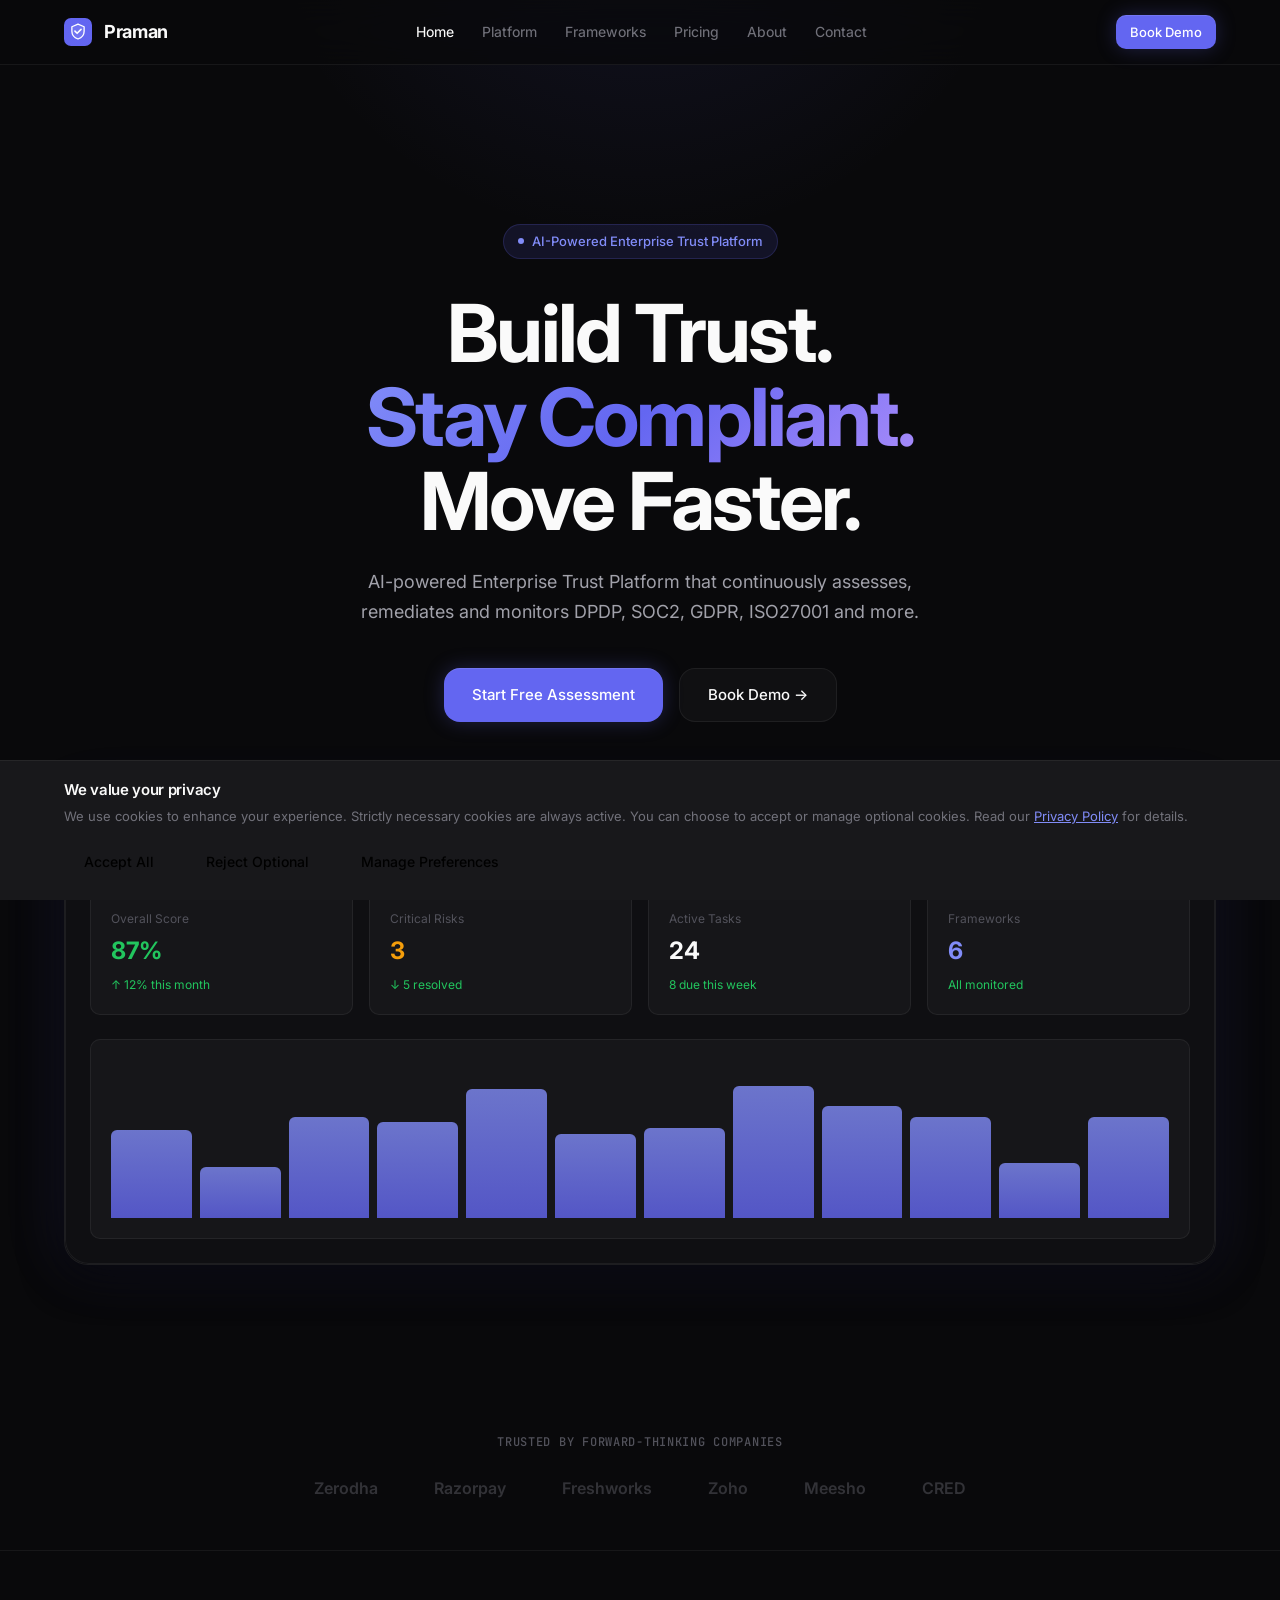
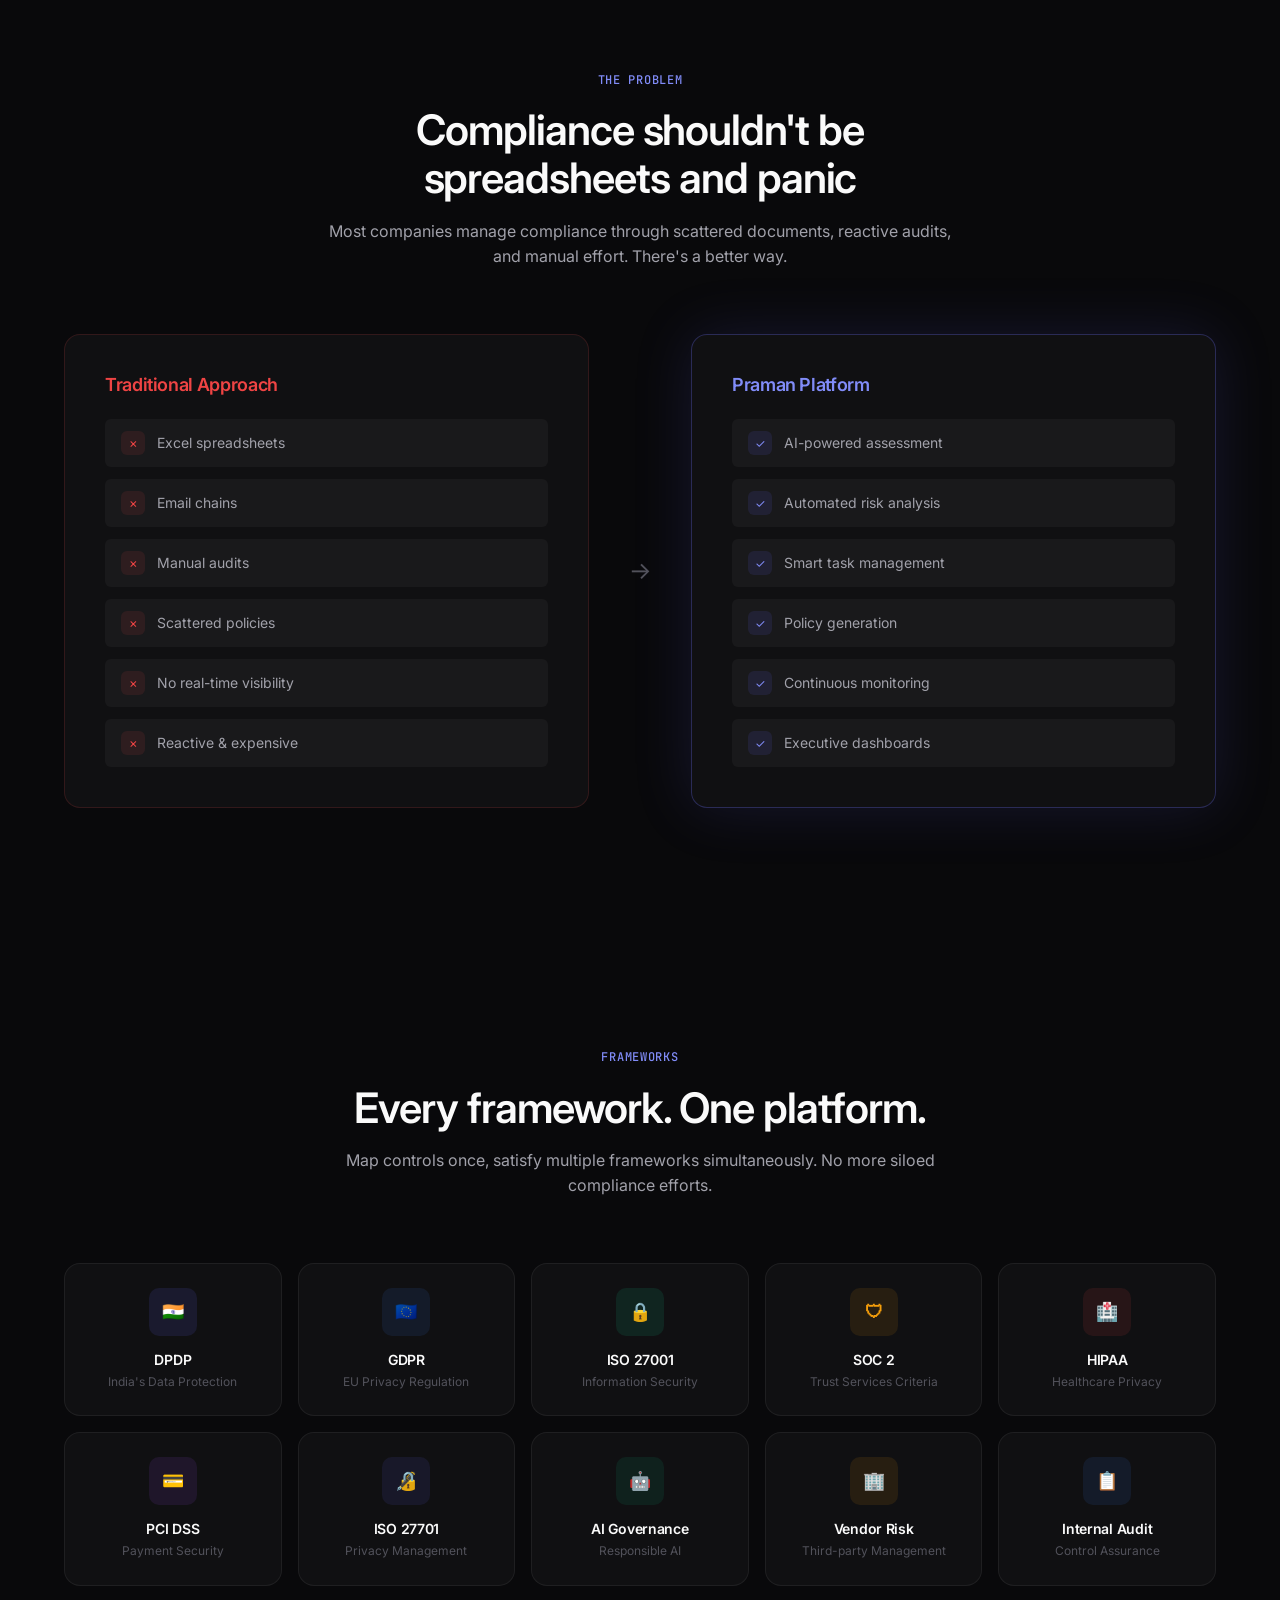
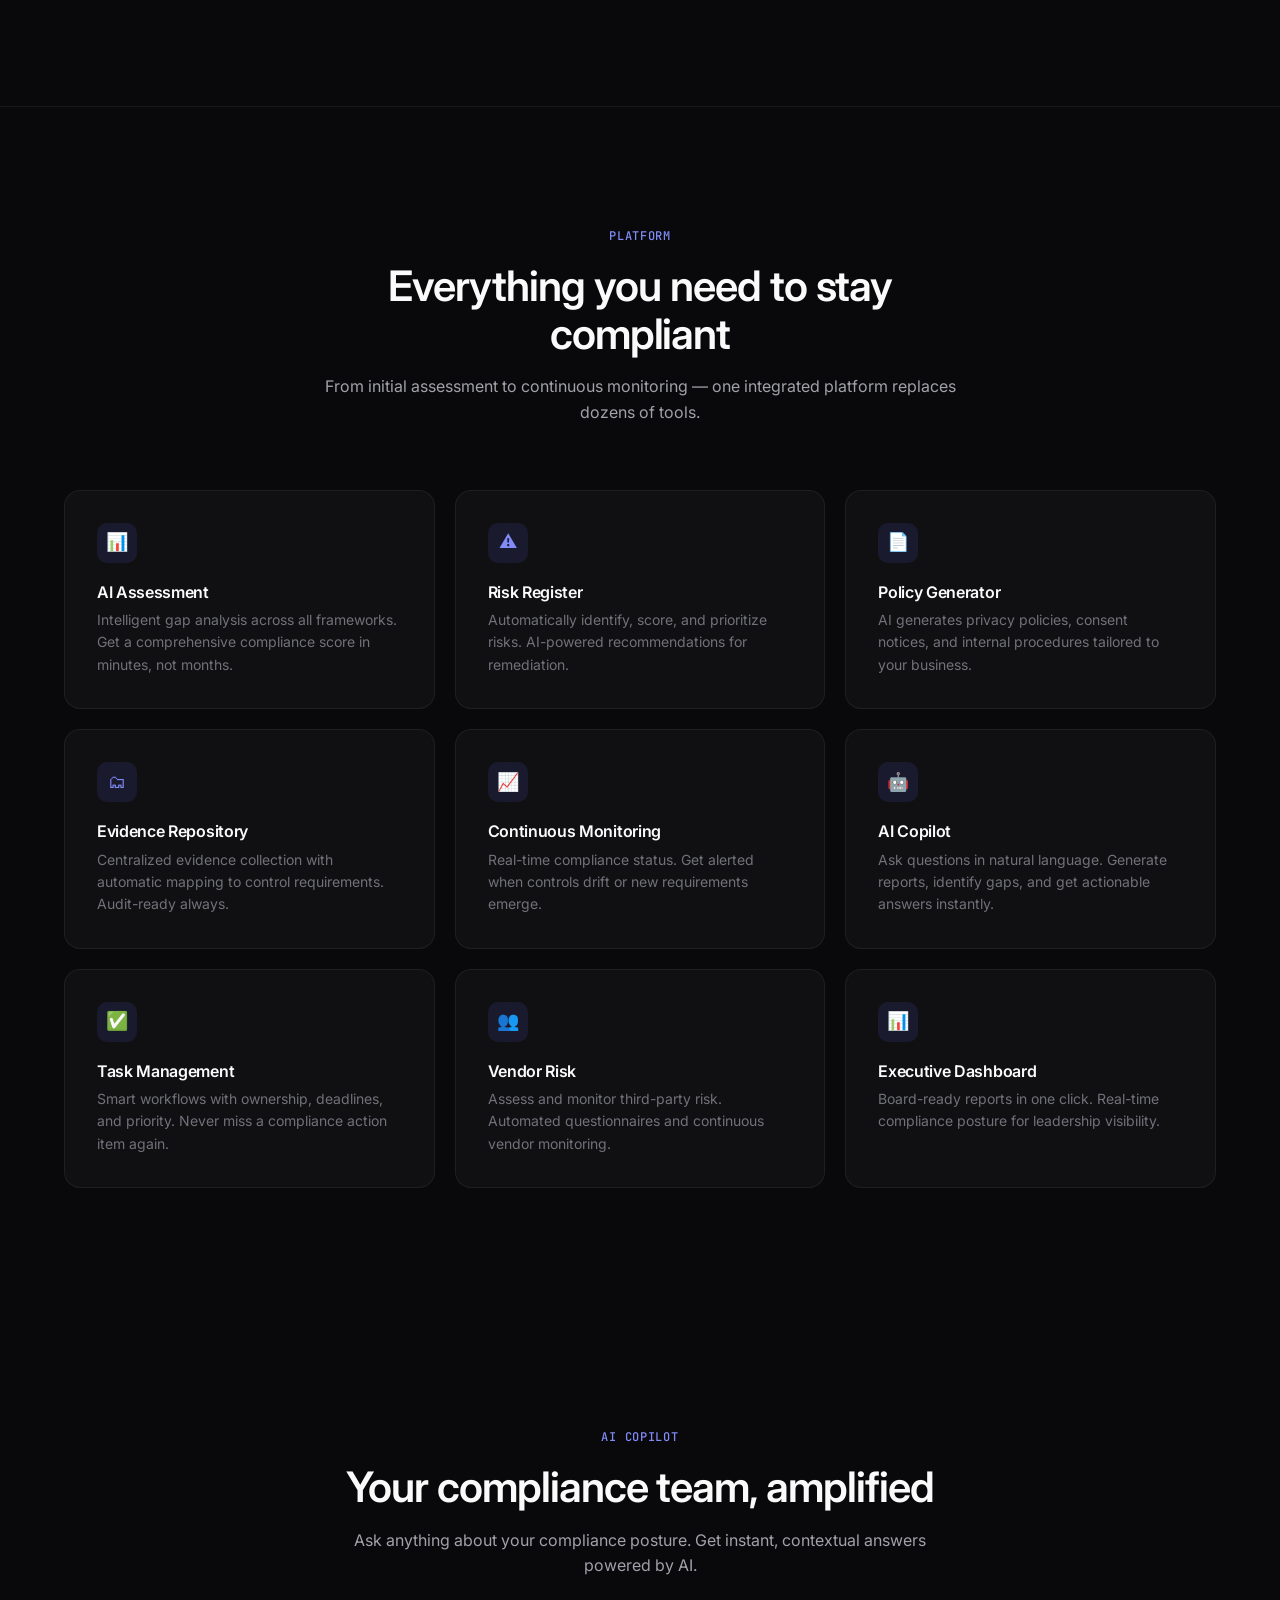
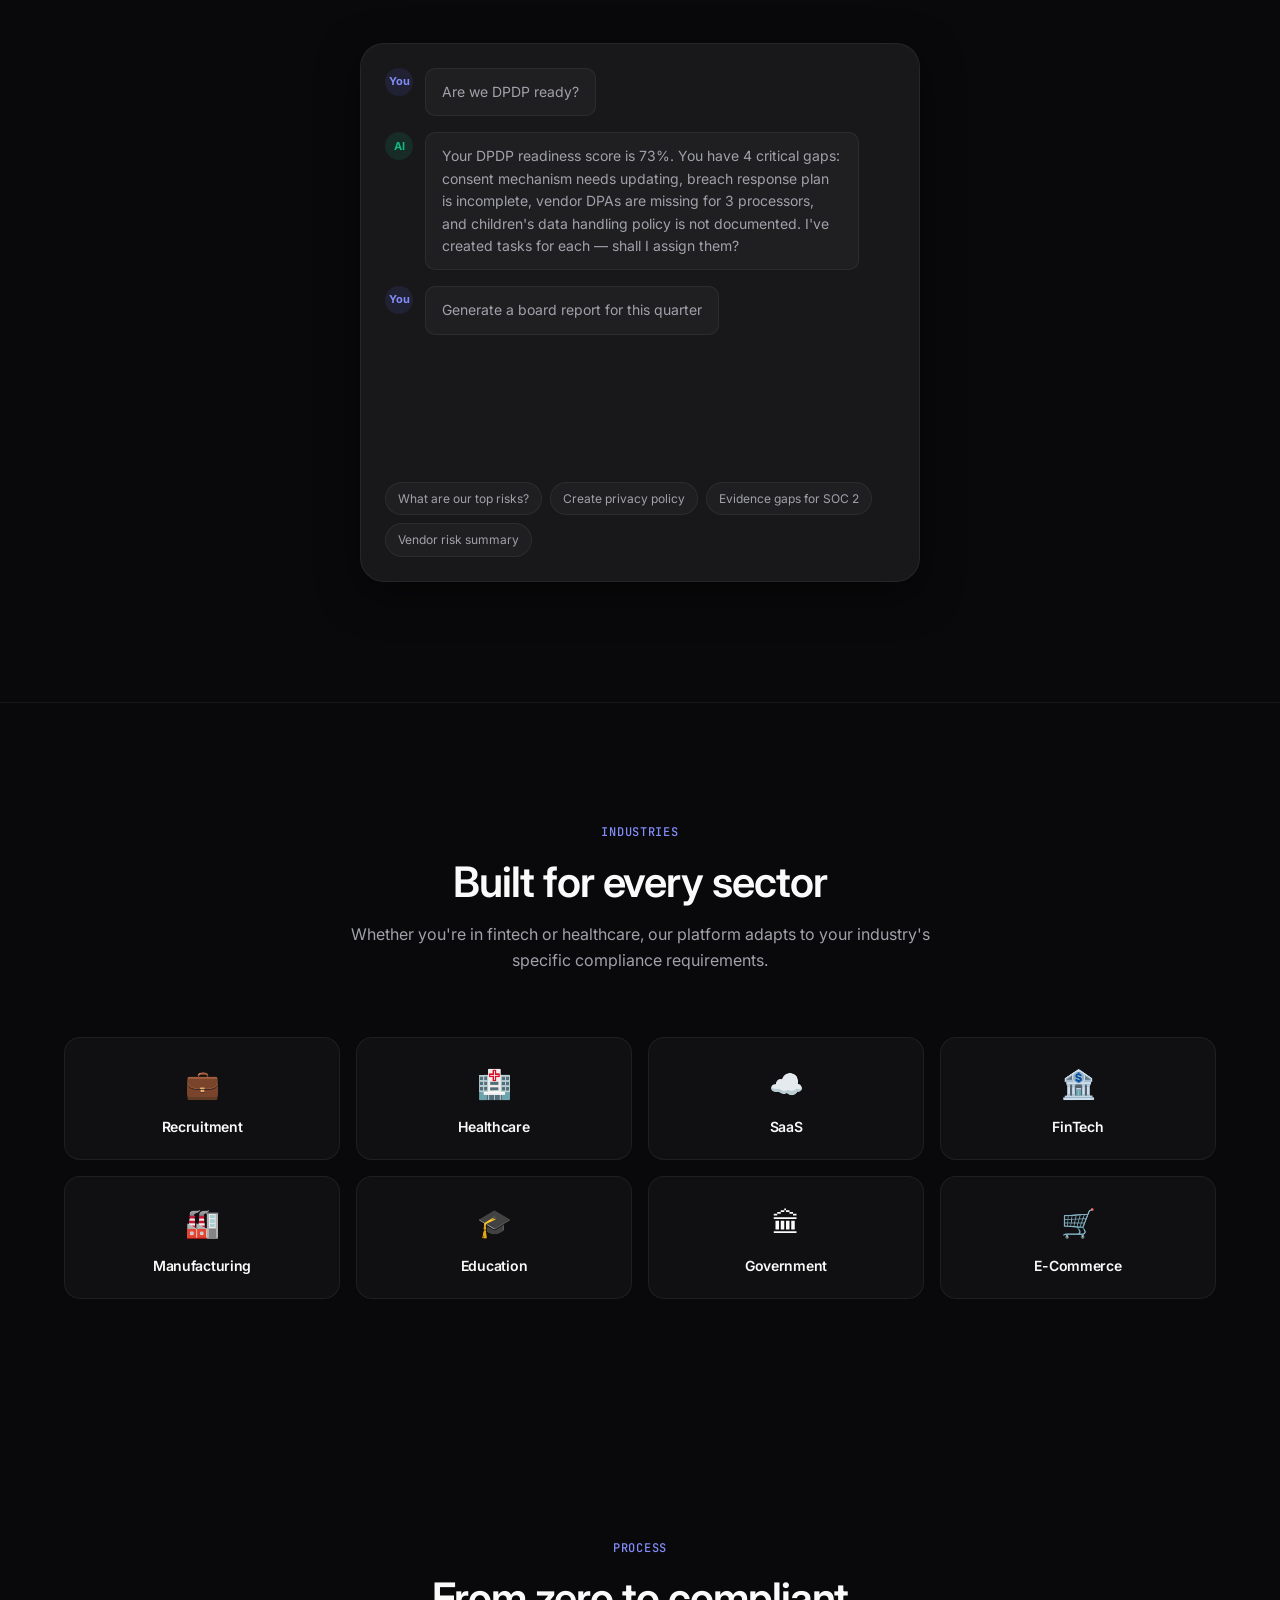
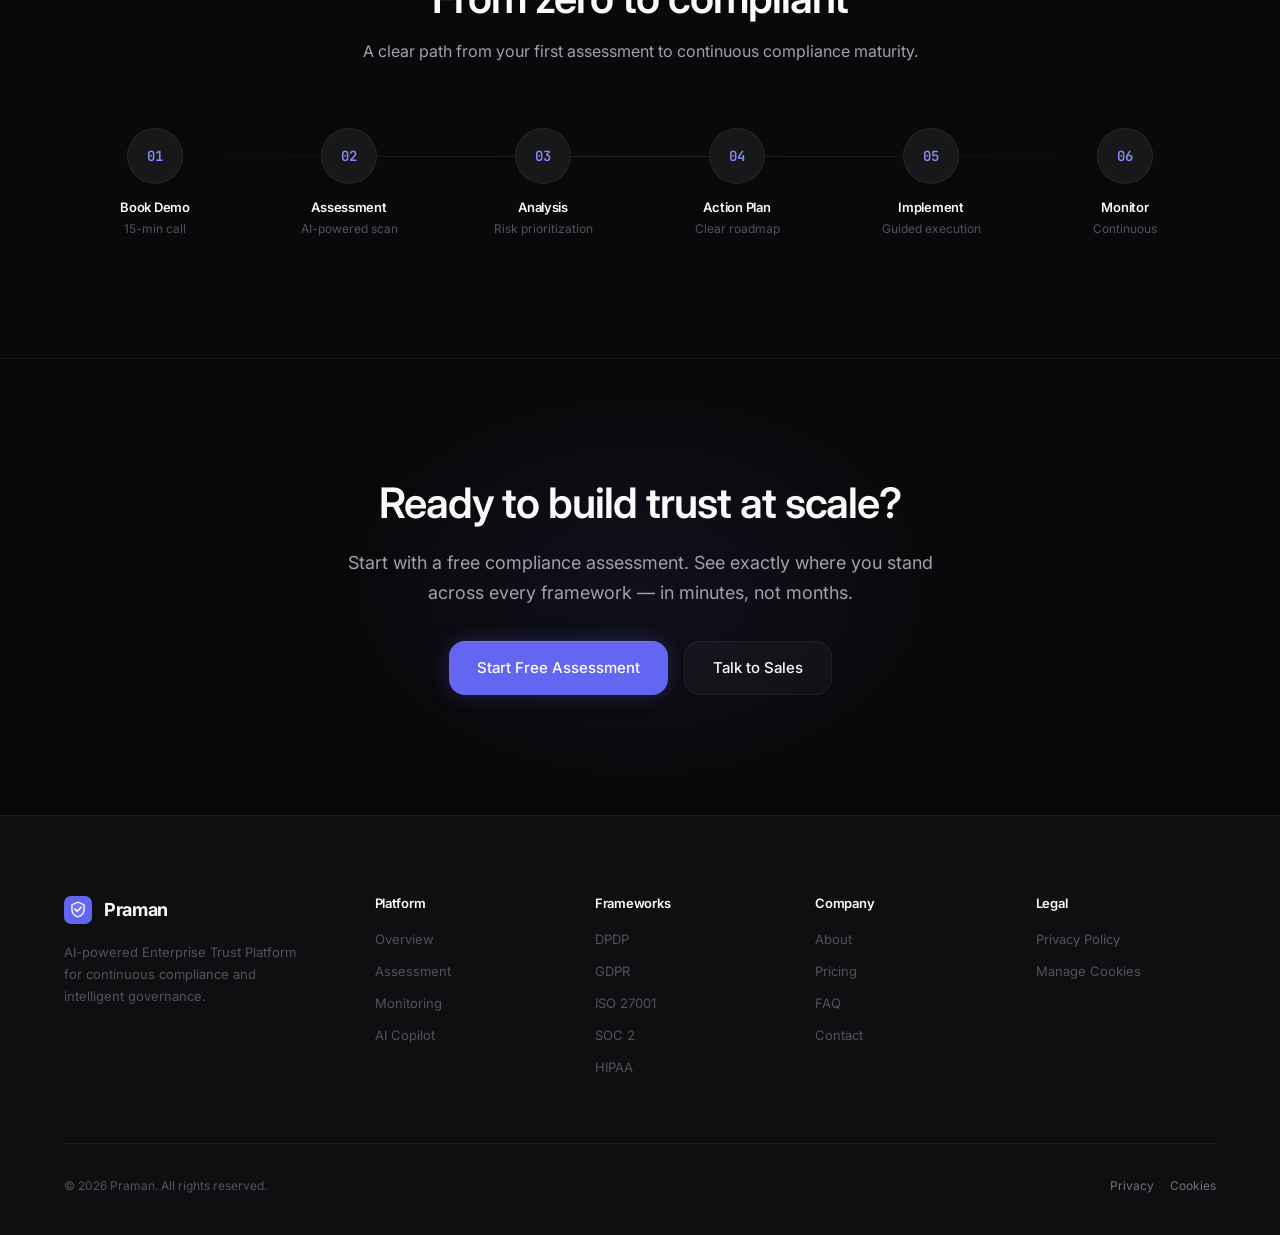
==== commit 76292815: "commit the changes" ====
--- a/index.html
+++ b/index.html
@@ -28,7 +28,7 @@
           <span>AI-Powered Enterprise Trust Platform</span>
         </div>
         <h1 class="h-display">Build Trust.<br><span class="text-accent-gradient">Stay Compliant.</span><br>Move Faster.</h1>
-        <p class="body-lg">Assess, remediate, automate, and continuously monitor privacy, security, and compliance across every framework — powered by AI.</p>
+        <p class="body-lg">AI-powered Enterprise Trust Platform that continuously assesses, remediates and monitors DPDP, SOC2, GDPR, ISO27001 and more.</p>
         <div class="hero-cta">
           <a href="contact.html" class="btn btn--primary btn--lg">Start Free Assessment</a>
           <a href="contact.html" class="btn btn--secondary btn--lg">Book Demo →</a>
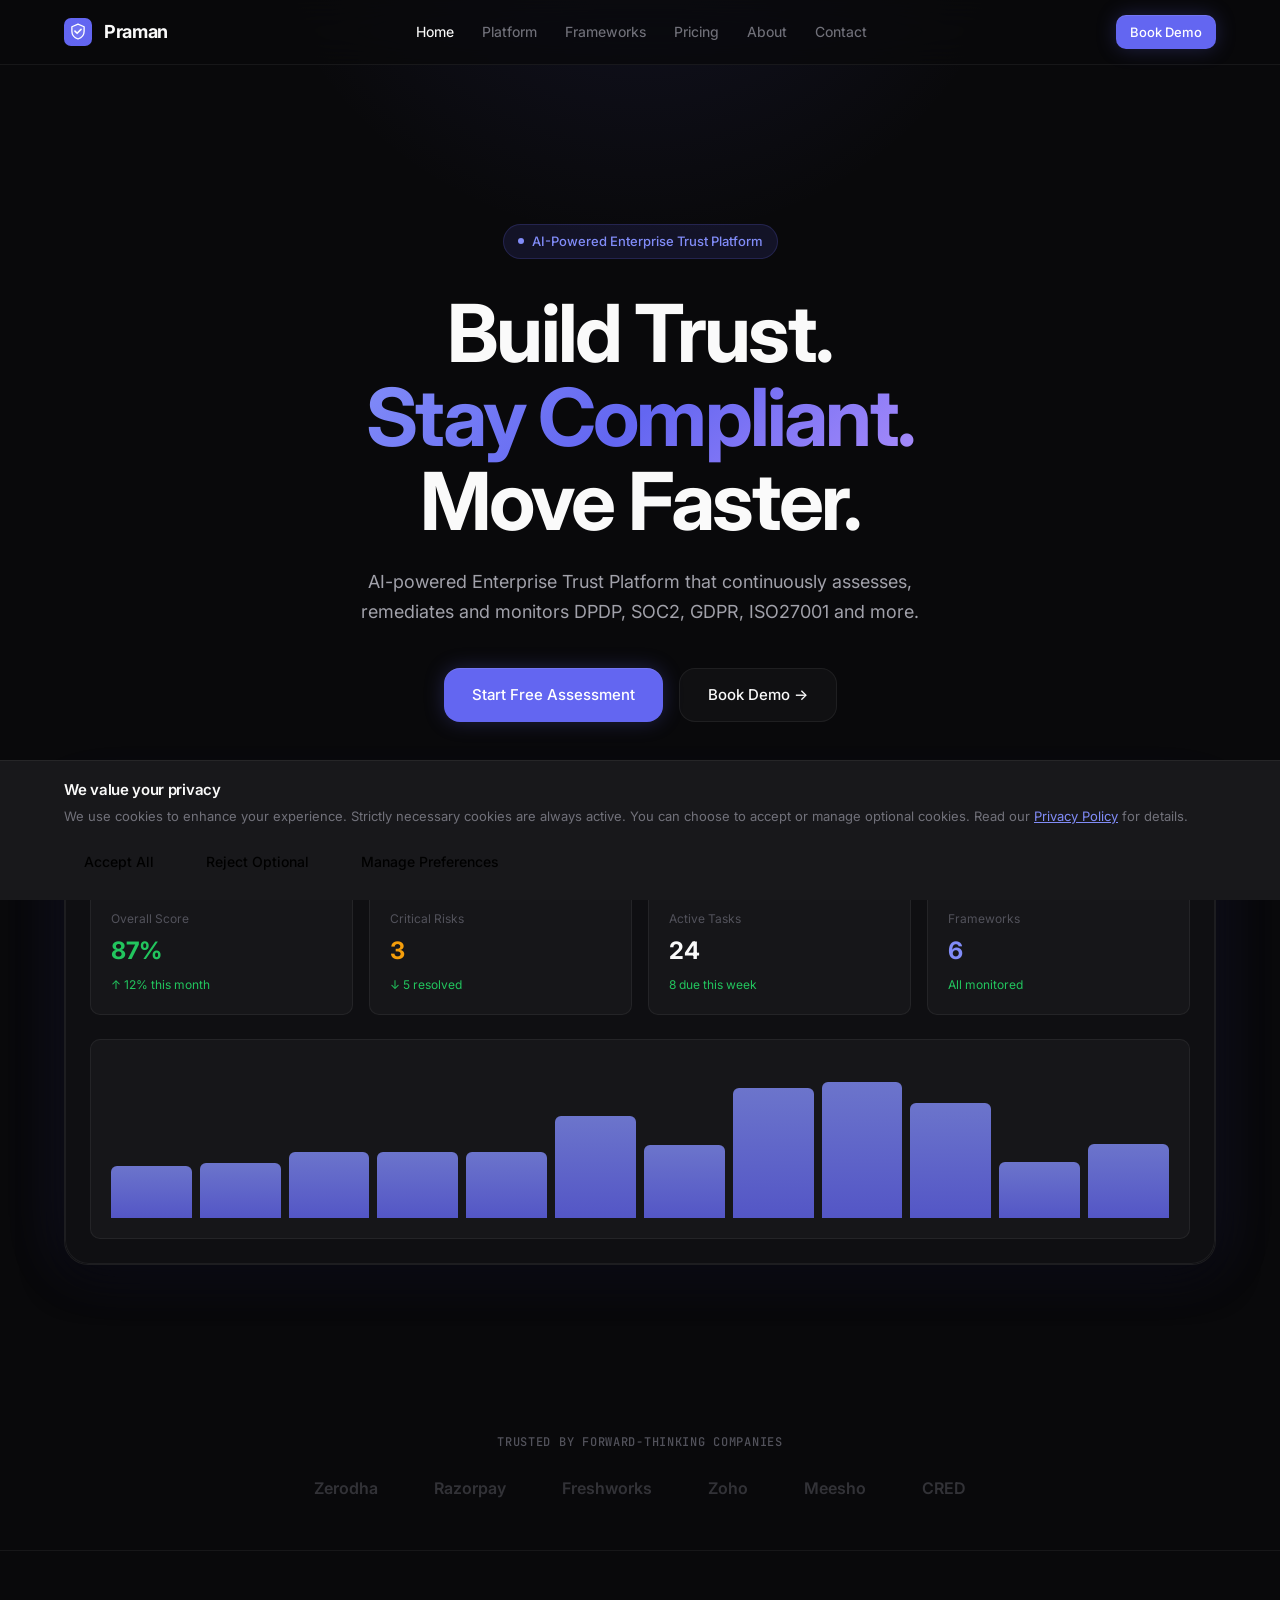
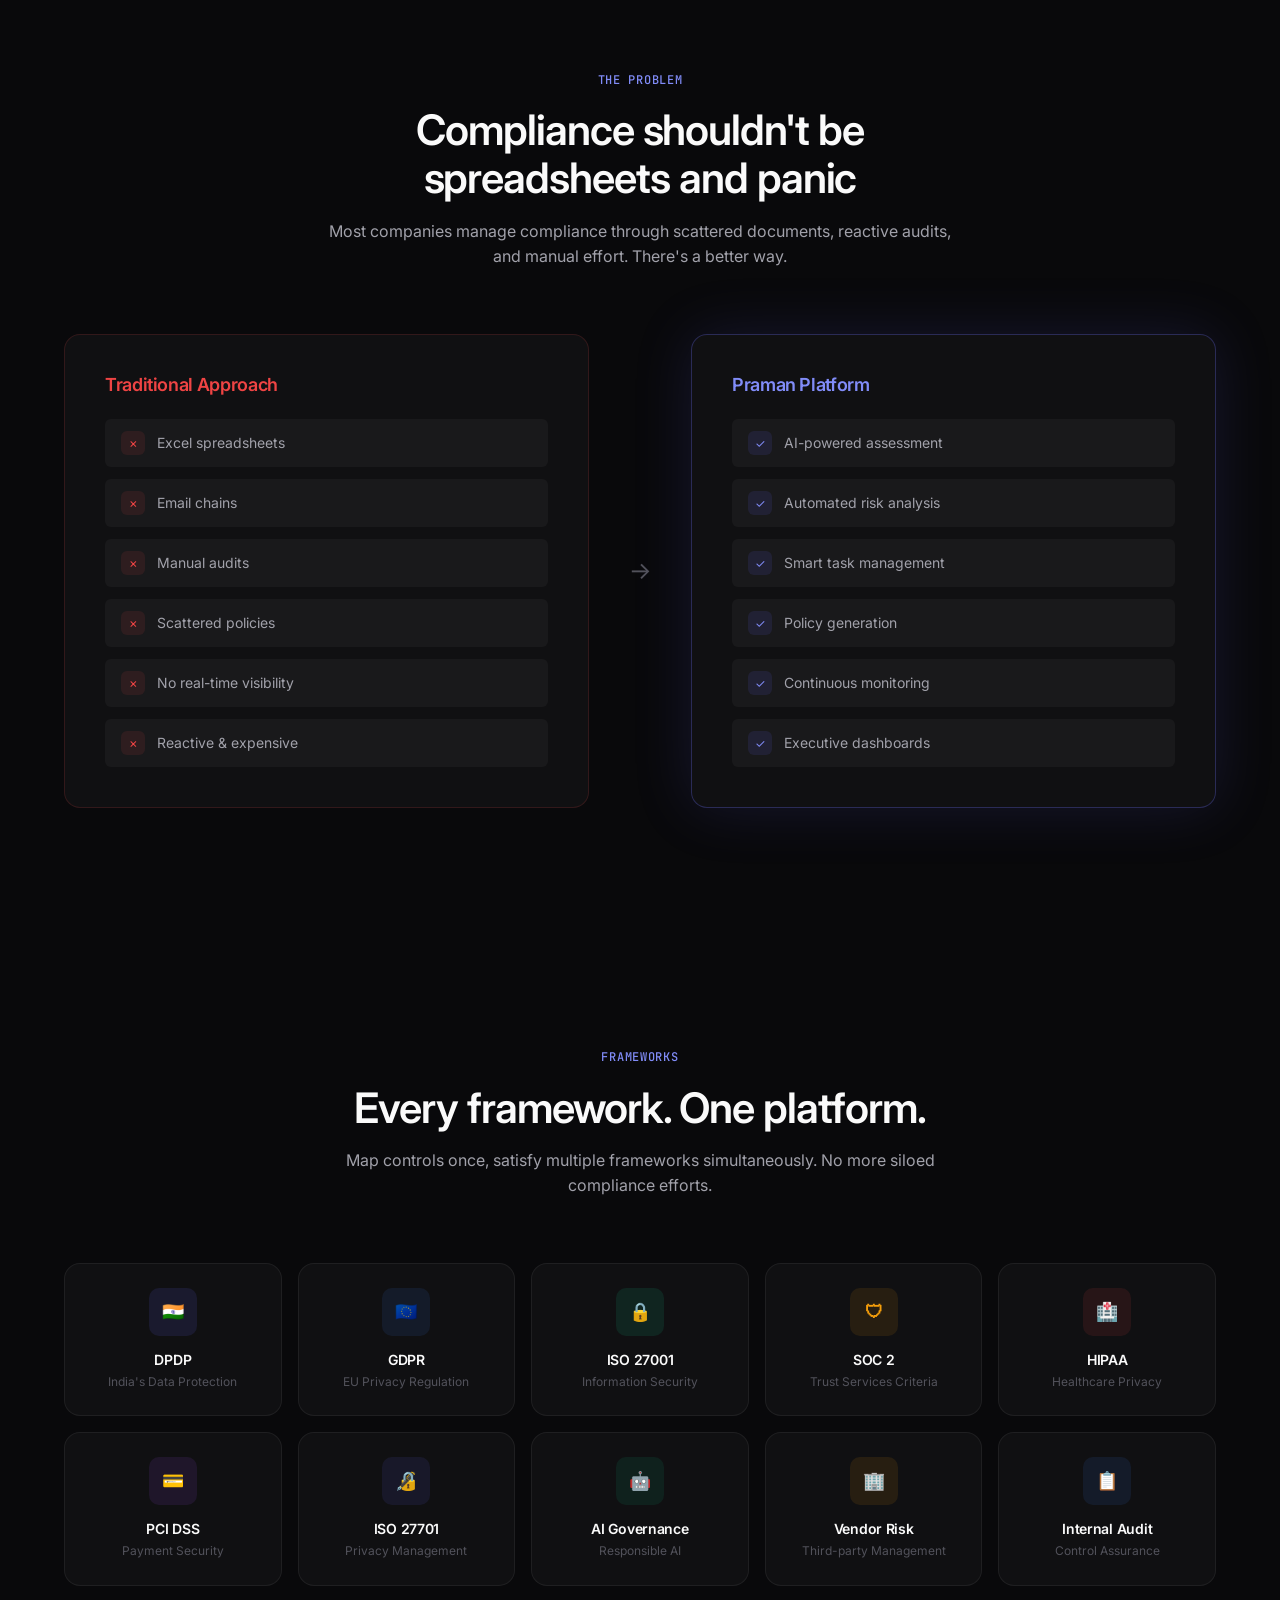
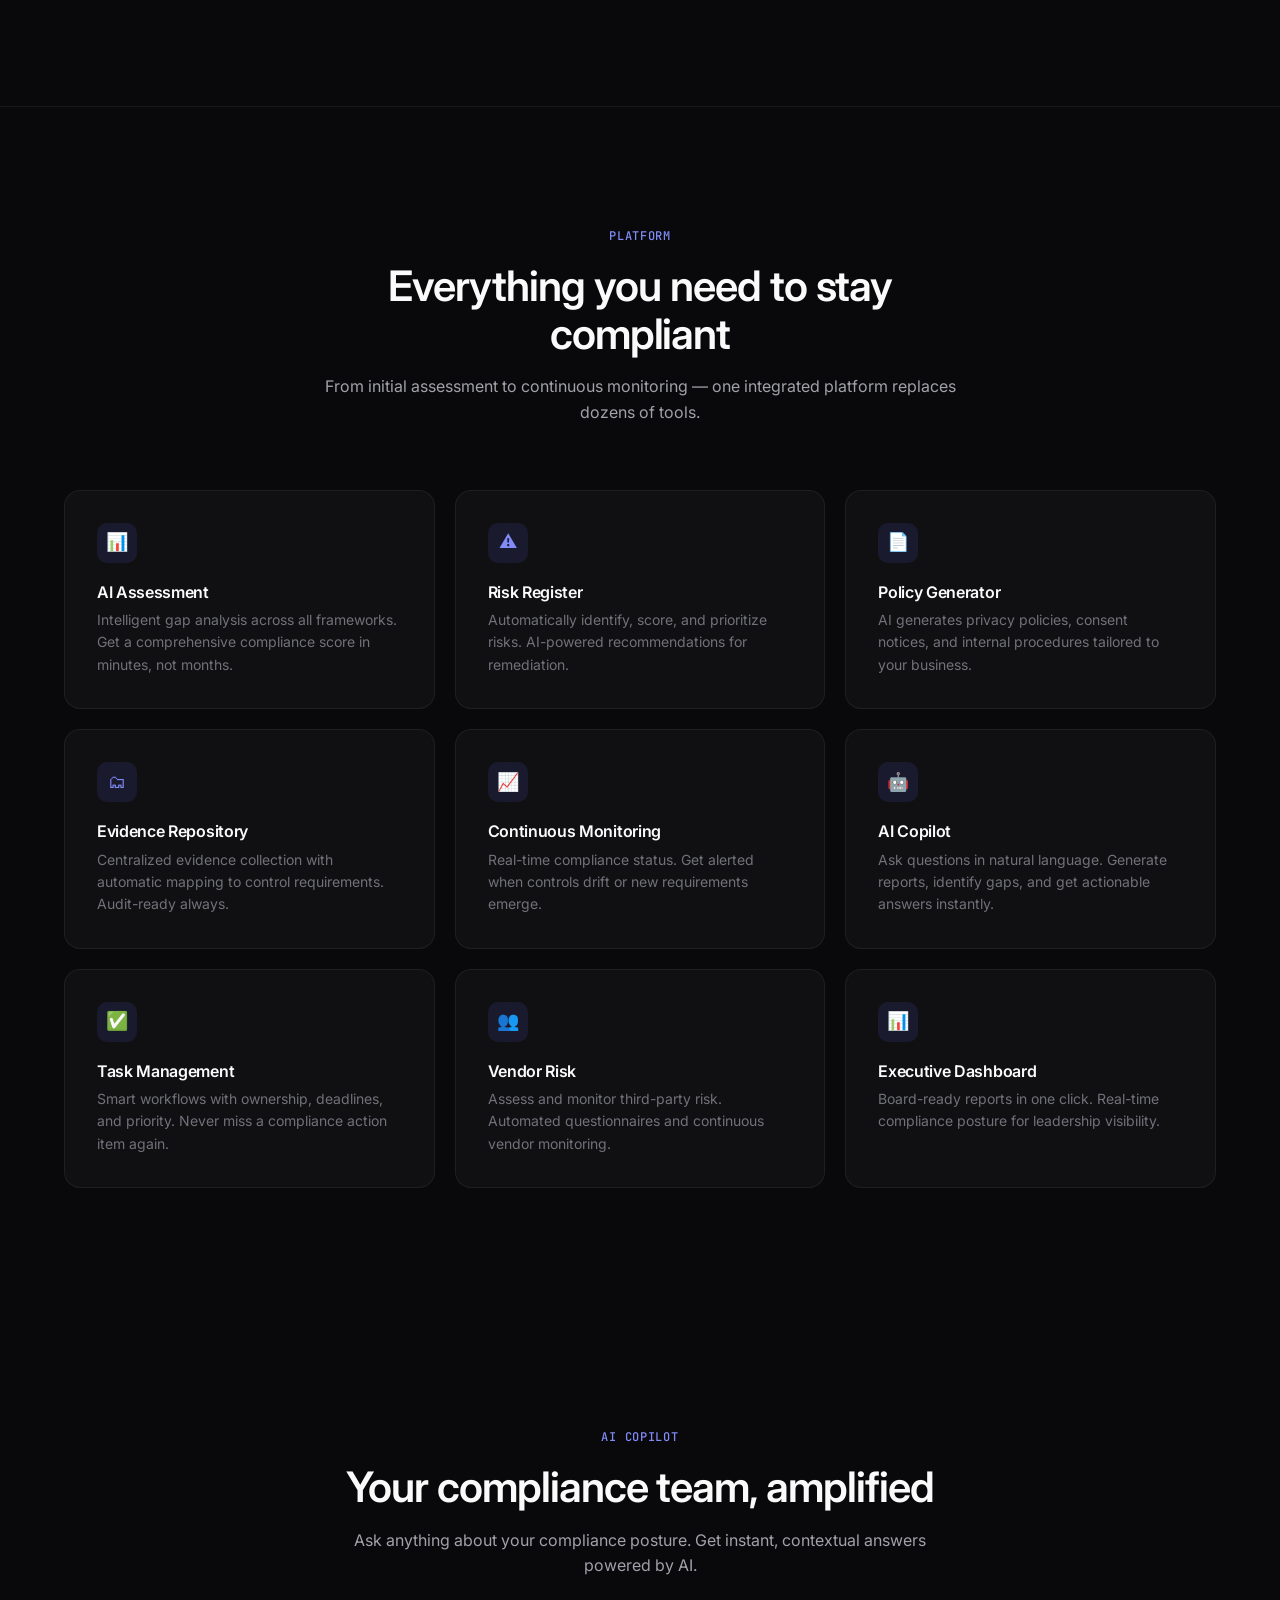
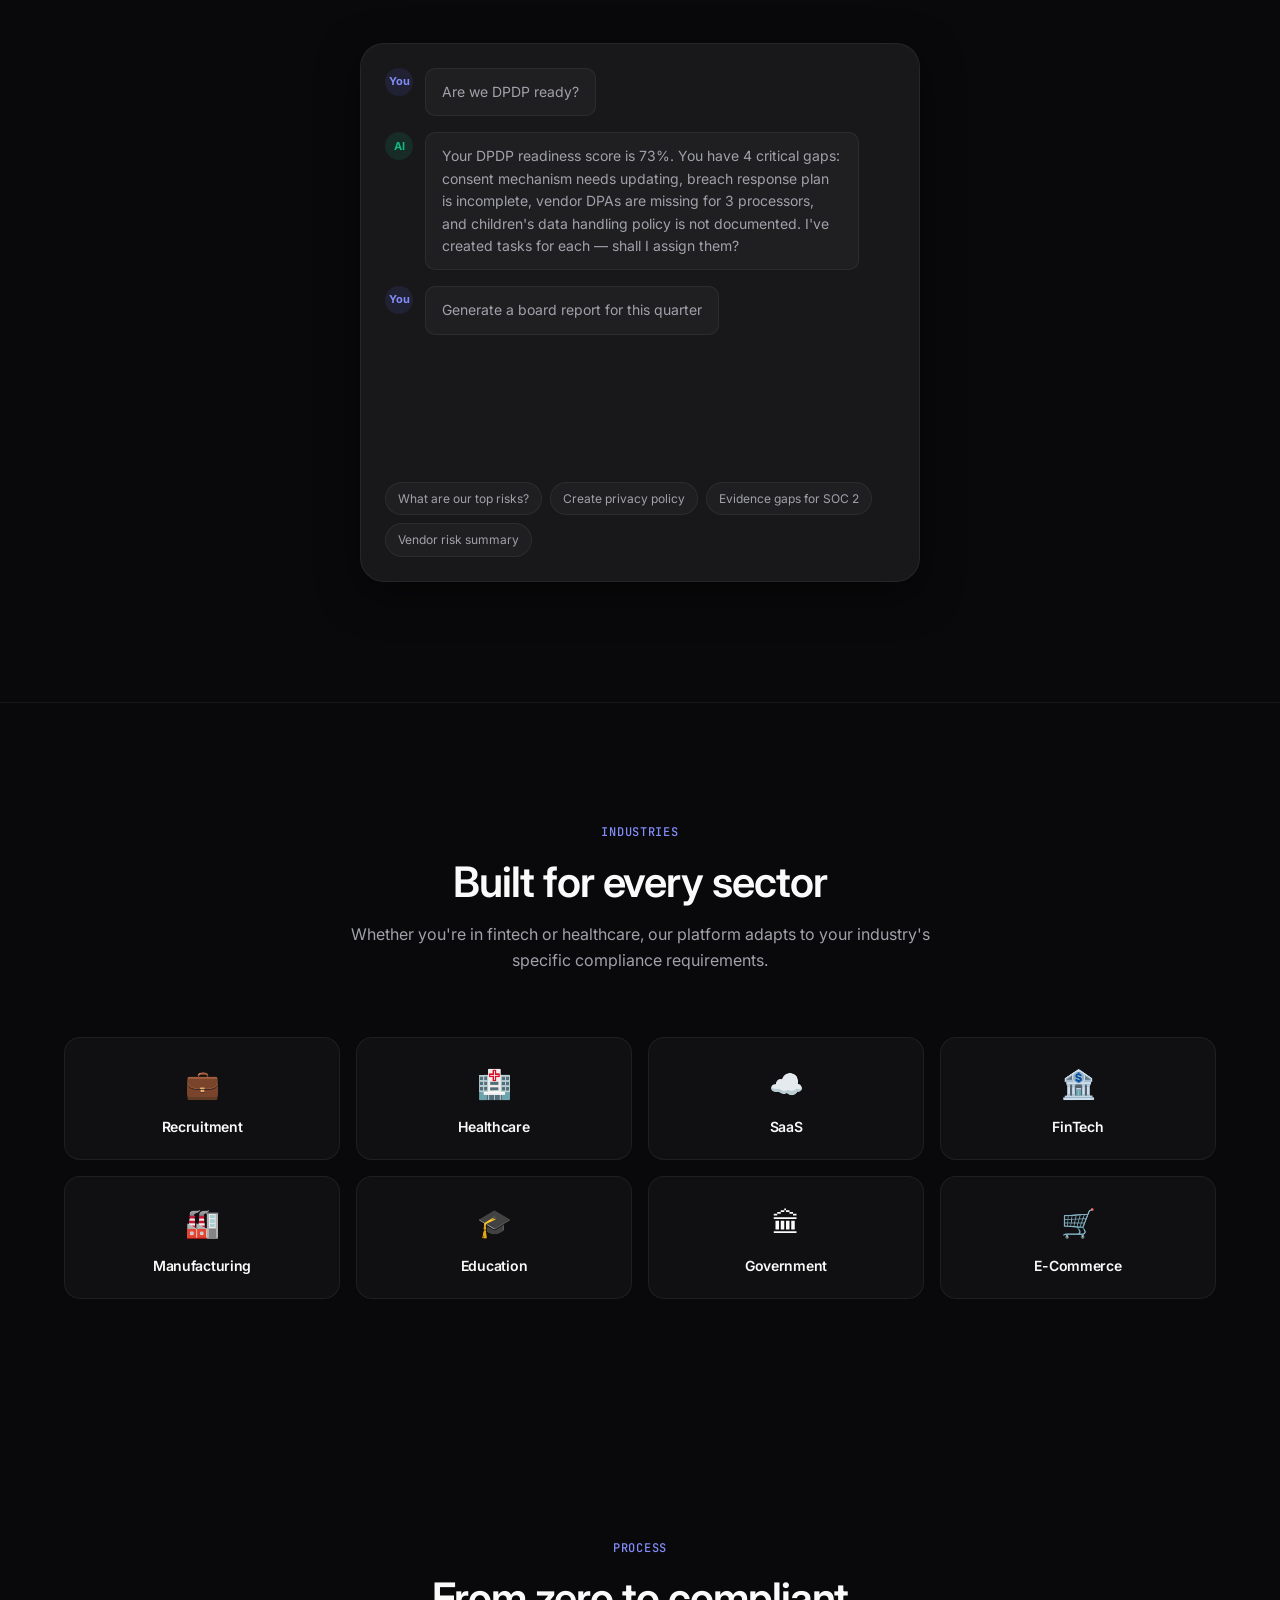
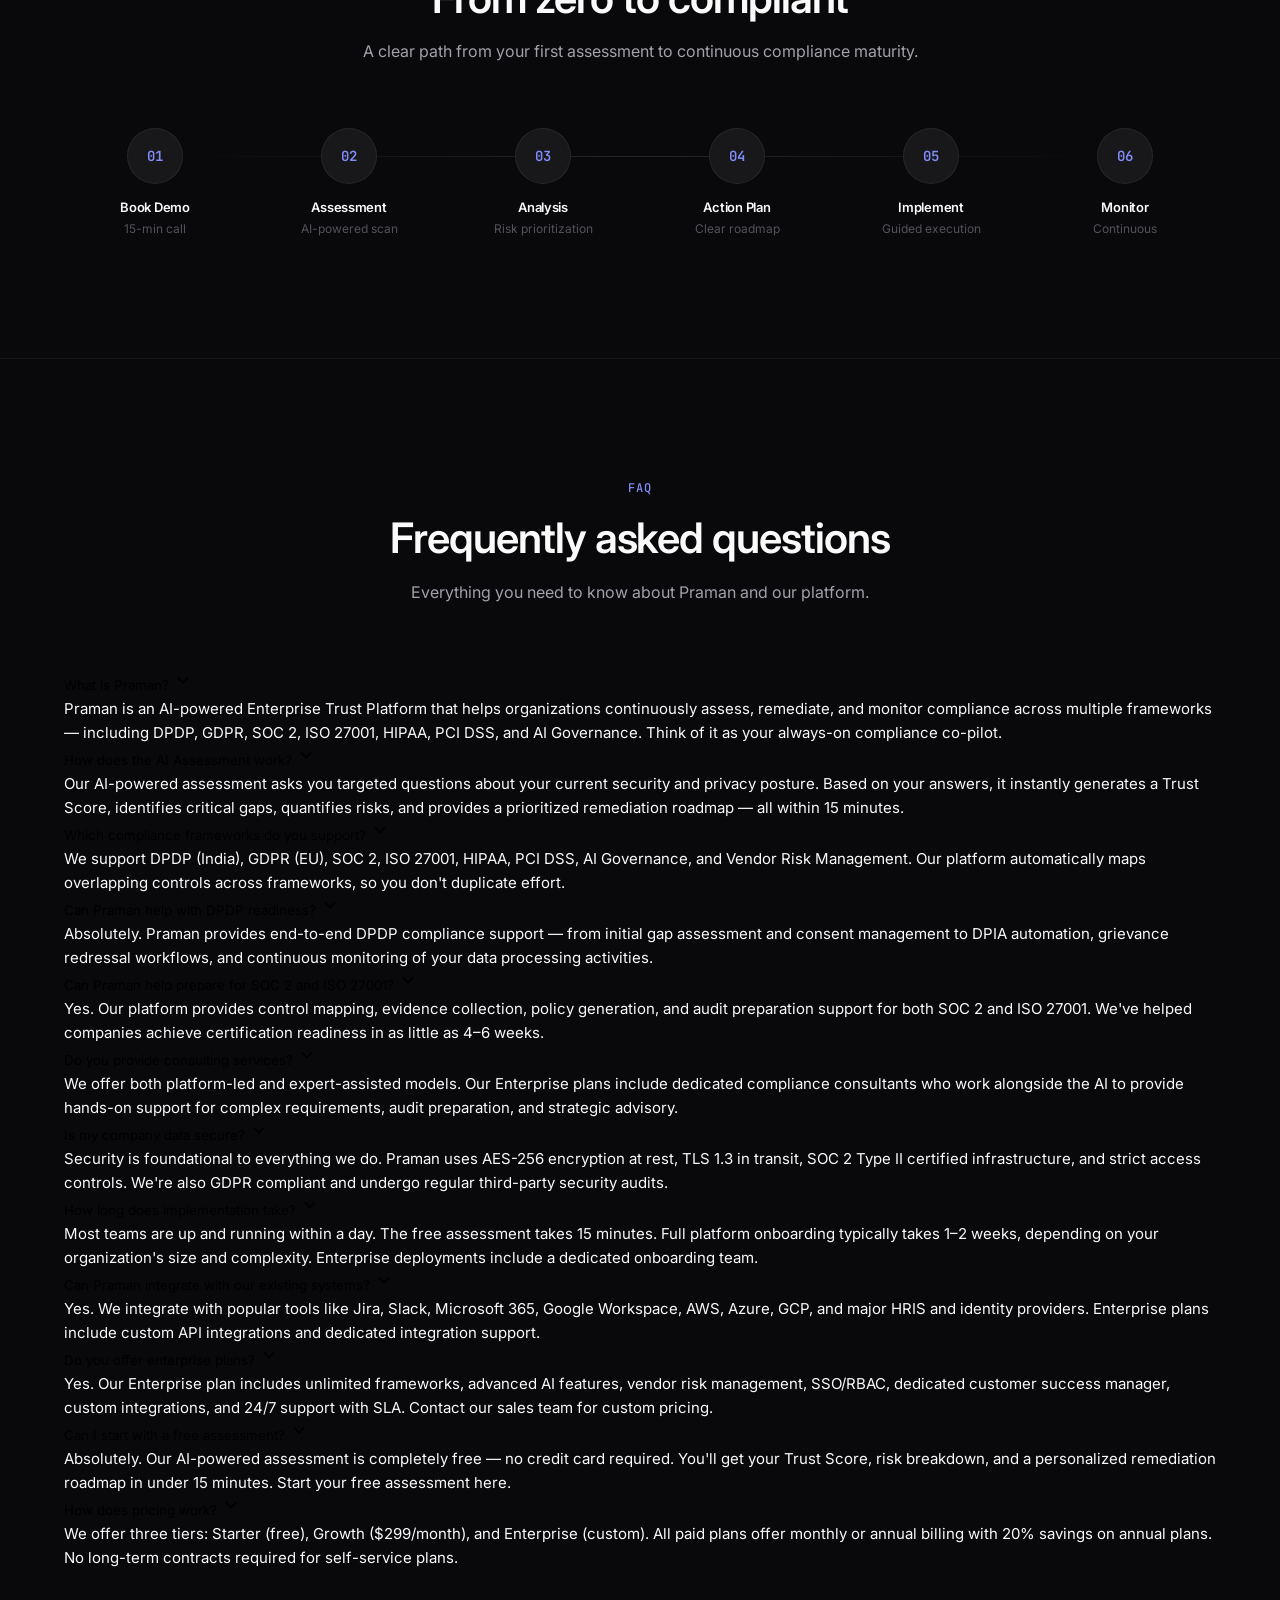
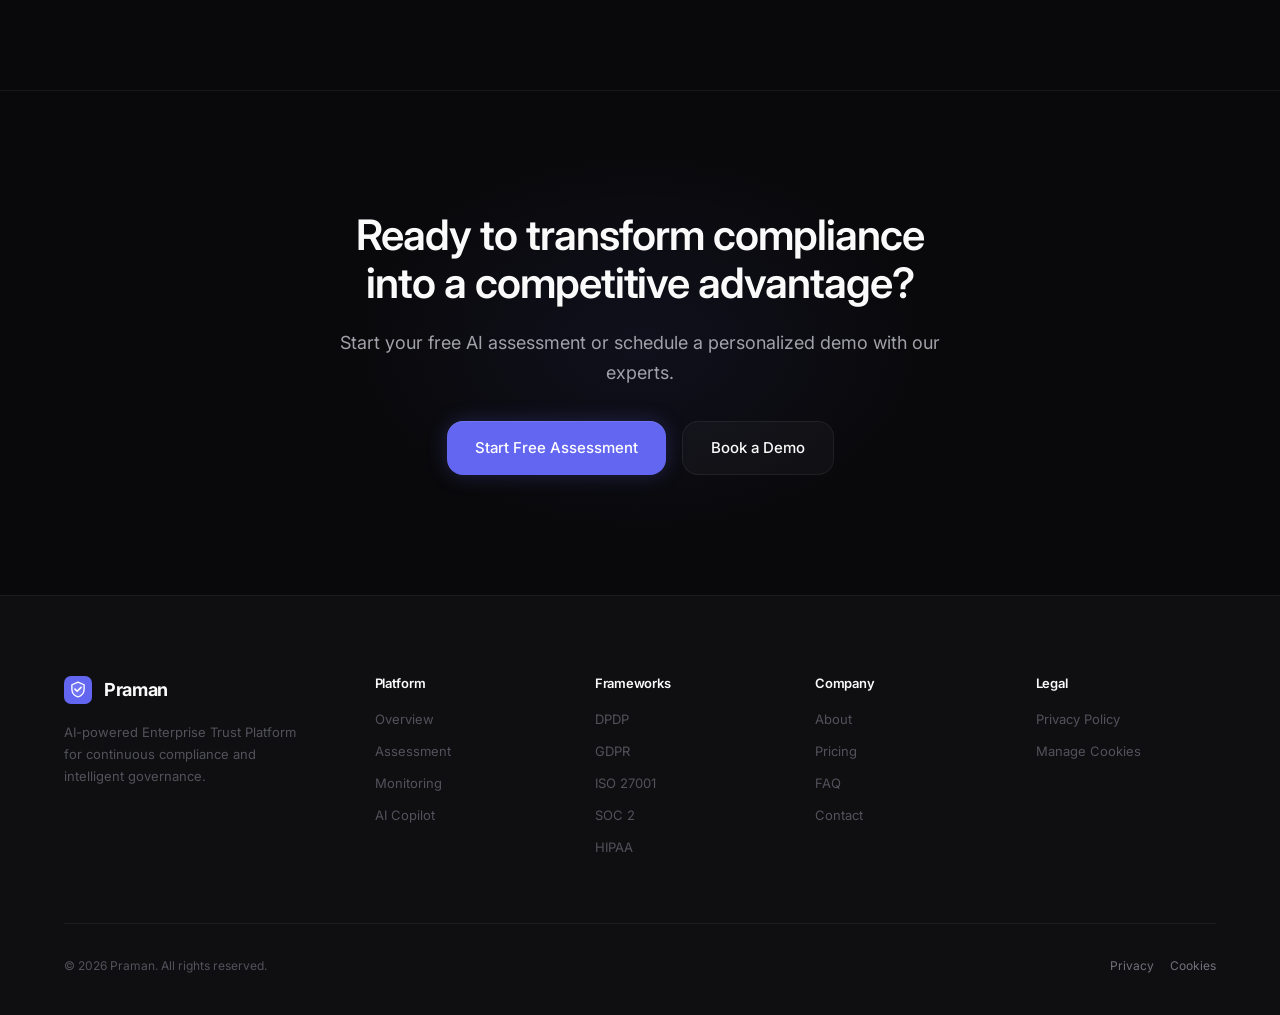
==== commit 0590806f: "add the assesment" ====
--- a/index.html
+++ b/index.html
@@ -30,7 +30,7 @@
         <h1 class="h-display">Build Trust.<br><span class="text-accent-gradient">Stay Compliant.</span><br>Move Faster.</h1>
         <p class="body-lg">AI-powered Enterprise Trust Platform that continuously assesses, remediates and monitors DPDP, SOC2, GDPR, ISO27001 and more.</p>
         <div class="hero-cta">
-          <a href="contact.html" class="btn btn--primary btn--lg">Start Free Assessment</a>
+          <a href="assessment.html" class="btn btn--primary btn--lg">Start Free Assessment</a>
           <a href="contact.html" class="btn btn--secondary btn--lg">Book Demo →</a>
         </div>
       </div>
@@ -376,15 +376,136 @@
     </div>
   </section>
 
+  <!-- FAQ -->
+  <section class="section section--border">
+    <div class="container">
+      <div class="section-header" data-animate="fade-up">
+        <span class="label">FAQ</span>
+        <h2 class="h2">Frequently asked questions</h2>
+        <p class="body-lg">Everything you need to know about Praman and our platform.</p>
+      </div>
+      <div class="faq-accordion" data-animate="fade-up">
+        <div class="faq-item">
+          <button class="faq-trigger" aria-expanded="false">
+            <span>What is Praman?</span>
+            <svg class="faq-chevron" width="20" height="20" viewBox="0 0 24 24" fill="none" stroke="currentColor" stroke-width="2"><polyline points="6 9 12 15 18 9"/></svg>
+          </button>
+          <div class="faq-content">
+            <p>Praman is an AI-powered Enterprise Trust Platform that helps organizations continuously assess, remediate, and monitor compliance across multiple frameworks — including DPDP, GDPR, SOC 2, ISO 27001, HIPAA, PCI DSS, and AI Governance. Think of it as your always-on compliance co-pilot.</p>
+          </div>
+        </div>
+        <div class="faq-item">
+          <button class="faq-trigger" aria-expanded="false">
+            <span>How does the AI Assessment work?</span>
+            <svg class="faq-chevron" width="20" height="20" viewBox="0 0 24 24" fill="none" stroke="currentColor" stroke-width="2"><polyline points="6 9 12 15 18 9"/></svg>
+          </button>
+          <div class="faq-content">
+            <p>Our AI-powered assessment asks you targeted questions about your current security and privacy posture. Based on your answers, it instantly generates a Trust Score, identifies critical gaps, quantifies risks, and provides a prioritized remediation roadmap — all within 15 minutes.</p>
+          </div>
+        </div>
+        <div class="faq-item">
+          <button class="faq-trigger" aria-expanded="false">
+            <span>Which compliance frameworks do you support?</span>
+            <svg class="faq-chevron" width="20" height="20" viewBox="0 0 24 24" fill="none" stroke="currentColor" stroke-width="2"><polyline points="6 9 12 15 18 9"/></svg>
+          </button>
+          <div class="faq-content">
+            <p>We support DPDP (India), GDPR (EU), SOC 2, ISO 27001, HIPAA, PCI DSS, AI Governance, and Vendor Risk Management. Our platform automatically maps overlapping controls across frameworks, so you don't duplicate effort.</p>
+          </div>
+        </div>
+        <div class="faq-item">
+          <button class="faq-trigger" aria-expanded="false">
+            <span>Can Praman help with DPDP readiness?</span>
+            <svg class="faq-chevron" width="20" height="20" viewBox="0 0 24 24" fill="none" stroke="currentColor" stroke-width="2"><polyline points="6 9 12 15 18 9"/></svg>
+          </button>
+          <div class="faq-content">
+            <p>Absolutely. Praman provides end-to-end DPDP compliance support — from initial gap assessment and consent management to DPIA automation, grievance redressal workflows, and continuous monitoring of your data processing activities.</p>
+          </div>
+        </div>
+        <div class="faq-item">
+          <button class="faq-trigger" aria-expanded="false">
+            <span>Can Praman help prepare for SOC 2 and ISO 27001?</span>
+            <svg class="faq-chevron" width="20" height="20" viewBox="0 0 24 24" fill="none" stroke="currentColor" stroke-width="2"><polyline points="6 9 12 15 18 9"/></svg>
+          </button>
+          <div class="faq-content">
+            <p>Yes. Our platform provides control mapping, evidence collection, policy generation, and audit preparation support for both SOC 2 and ISO 27001. We've helped companies achieve certification readiness in as little as 4–6 weeks.</p>
+          </div>
+        </div>
+        <div class="faq-item">
+          <button class="faq-trigger" aria-expanded="false">
+            <span>Do you provide consulting services?</span>
+            <svg class="faq-chevron" width="20" height="20" viewBox="0 0 24 24" fill="none" stroke="currentColor" stroke-width="2"><polyline points="6 9 12 15 18 9"/></svg>
+          </button>
+          <div class="faq-content">
+            <p>We offer both platform-led and expert-assisted models. Our Enterprise plans include dedicated compliance consultants who work alongside the AI to provide hands-on support for complex requirements, audit preparation, and strategic advisory.</p>
+          </div>
+        </div>
+        <div class="faq-item">
+          <button class="faq-trigger" aria-expanded="false">
+            <span>Is my company data secure?</span>
+            <svg class="faq-chevron" width="20" height="20" viewBox="0 0 24 24" fill="none" stroke="currentColor" stroke-width="2"><polyline points="6 9 12 15 18 9"/></svg>
+          </button>
+          <div class="faq-content">
+            <p>Security is foundational to everything we do. Praman uses AES-256 encryption at rest, TLS 1.3 in transit, SOC 2 Type II certified infrastructure, and strict access controls. We're also GDPR compliant and undergo regular third-party security audits.</p>
+          </div>
+        </div>
+        <div class="faq-item">
+          <button class="faq-trigger" aria-expanded="false">
+            <span>How long does implementation take?</span>
+            <svg class="faq-chevron" width="20" height="20" viewBox="0 0 24 24" fill="none" stroke="currentColor" stroke-width="2"><polyline points="6 9 12 15 18 9"/></svg>
+          </button>
+          <div class="faq-content">
+            <p>Most teams are up and running within a day. The free assessment takes 15 minutes. Full platform onboarding typically takes 1–2 weeks, depending on your organization's size and complexity. Enterprise deployments include a dedicated onboarding team.</p>
+          </div>
+        </div>
+        <div class="faq-item">
+          <button class="faq-trigger" aria-expanded="false">
+            <span>Can Praman integrate with our existing systems?</span>
+            <svg class="faq-chevron" width="20" height="20" viewBox="0 0 24 24" fill="none" stroke="currentColor" stroke-width="2"><polyline points="6 9 12 15 18 9"/></svg>
+          </button>
+          <div class="faq-content">
+            <p>Yes. We integrate with popular tools like Jira, Slack, Microsoft 365, Google Workspace, AWS, Azure, GCP, and major HRIS and identity providers. Enterprise plans include custom API integrations and dedicated integration support.</p>
+          </div>
+        </div>
+        <div class="faq-item">
+          <button class="faq-trigger" aria-expanded="false">
+            <span>Do you offer enterprise plans?</span>
+            <svg class="faq-chevron" width="20" height="20" viewBox="0 0 24 24" fill="none" stroke="currentColor" stroke-width="2"><polyline points="6 9 12 15 18 9"/></svg>
+          </button>
+          <div class="faq-content">
+            <p>Yes. Our Enterprise plan includes unlimited frameworks, advanced AI features, vendor risk management, SSO/RBAC, dedicated customer success manager, custom integrations, and 24/7 support with SLA. Contact our sales team for custom pricing.</p>
+          </div>
+        </div>
+        <div class="faq-item">
+          <button class="faq-trigger" aria-expanded="false">
+            <span>Can I start with a free assessment?</span>
+            <svg class="faq-chevron" width="20" height="20" viewBox="0 0 24 24" fill="none" stroke="currentColor" stroke-width="2"><polyline points="6 9 12 15 18 9"/></svg>
+          </button>
+          <div class="faq-content">
+            <p>Absolutely. Our AI-powered assessment is completely free — no credit card required. You'll get your Trust Score, risk breakdown, and a personalized remediation roadmap in under 15 minutes. <a href="assessment.html">Start your free assessment here</a>.</p>
+          </div>
+        </div>
+        <div class="faq-item">
+          <button class="faq-trigger" aria-expanded="false">
+            <span>How does pricing work?</span>
+            <svg class="faq-chevron" width="20" height="20" viewBox="0 0 24 24" fill="none" stroke="currentColor" stroke-width="2"><polyline points="6 9 12 15 18 9"/></svg>
+          </button>
+          <div class="faq-content">
+            <p>We offer three tiers: Starter (free), Growth ($299/month), and Enterprise (custom). All paid plans offer monthly or annual billing with 20% savings on annual plans. No long-term contracts required for self-service plans.</p>
+          </div>
+        </div>
+      </div>
+    </div>
+  </section>
+
   <!-- CTA -->
   <section class="section cta-section">
     <div class="container">
       <div class="cta-content" data-animate="fade-up">
-        <h2 class="h2">Ready to build trust at scale?</h2>
-        <p class="body-lg">Start with a free compliance assessment. See exactly where you stand across every framework — in minutes, not months.</p>
+        <h2 class="h2">Ready to transform compliance into a competitive advantage?</h2>
+        <p class="body-lg">Start your free AI assessment or schedule a personalized demo with our experts.</p>
         <div class="cta-actions">
-          <a href="contact.html" class="btn btn--primary btn--lg">Start Free Assessment</a>
-          <a href="contact.html" class="btn btn--secondary btn--lg">Talk to Sales</a>
+          <a href="assessment.html" class="btn btn--primary btn--lg">Start Free Assessment</a>
+          <a href="contact.html" class="btn btn--secondary btn--lg">Book a Demo</a>
         </div>
       </div>
     </div>
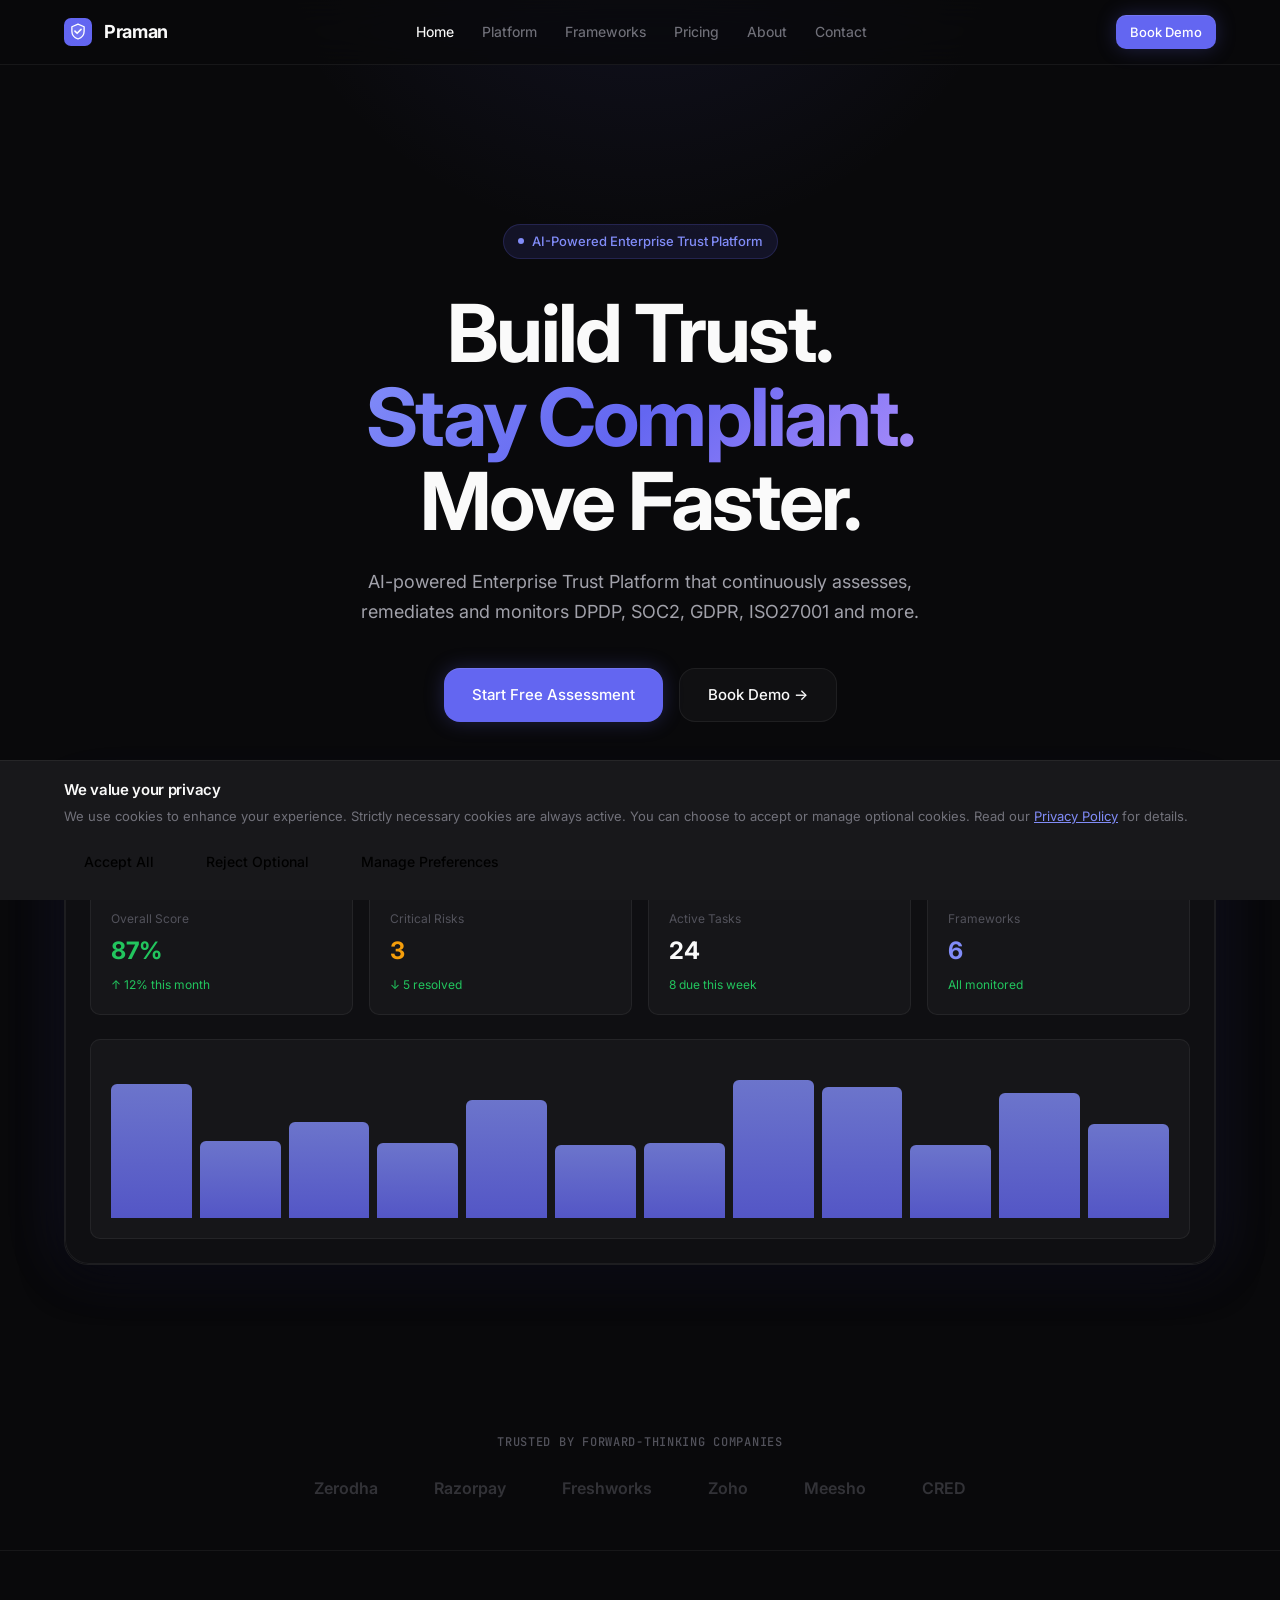
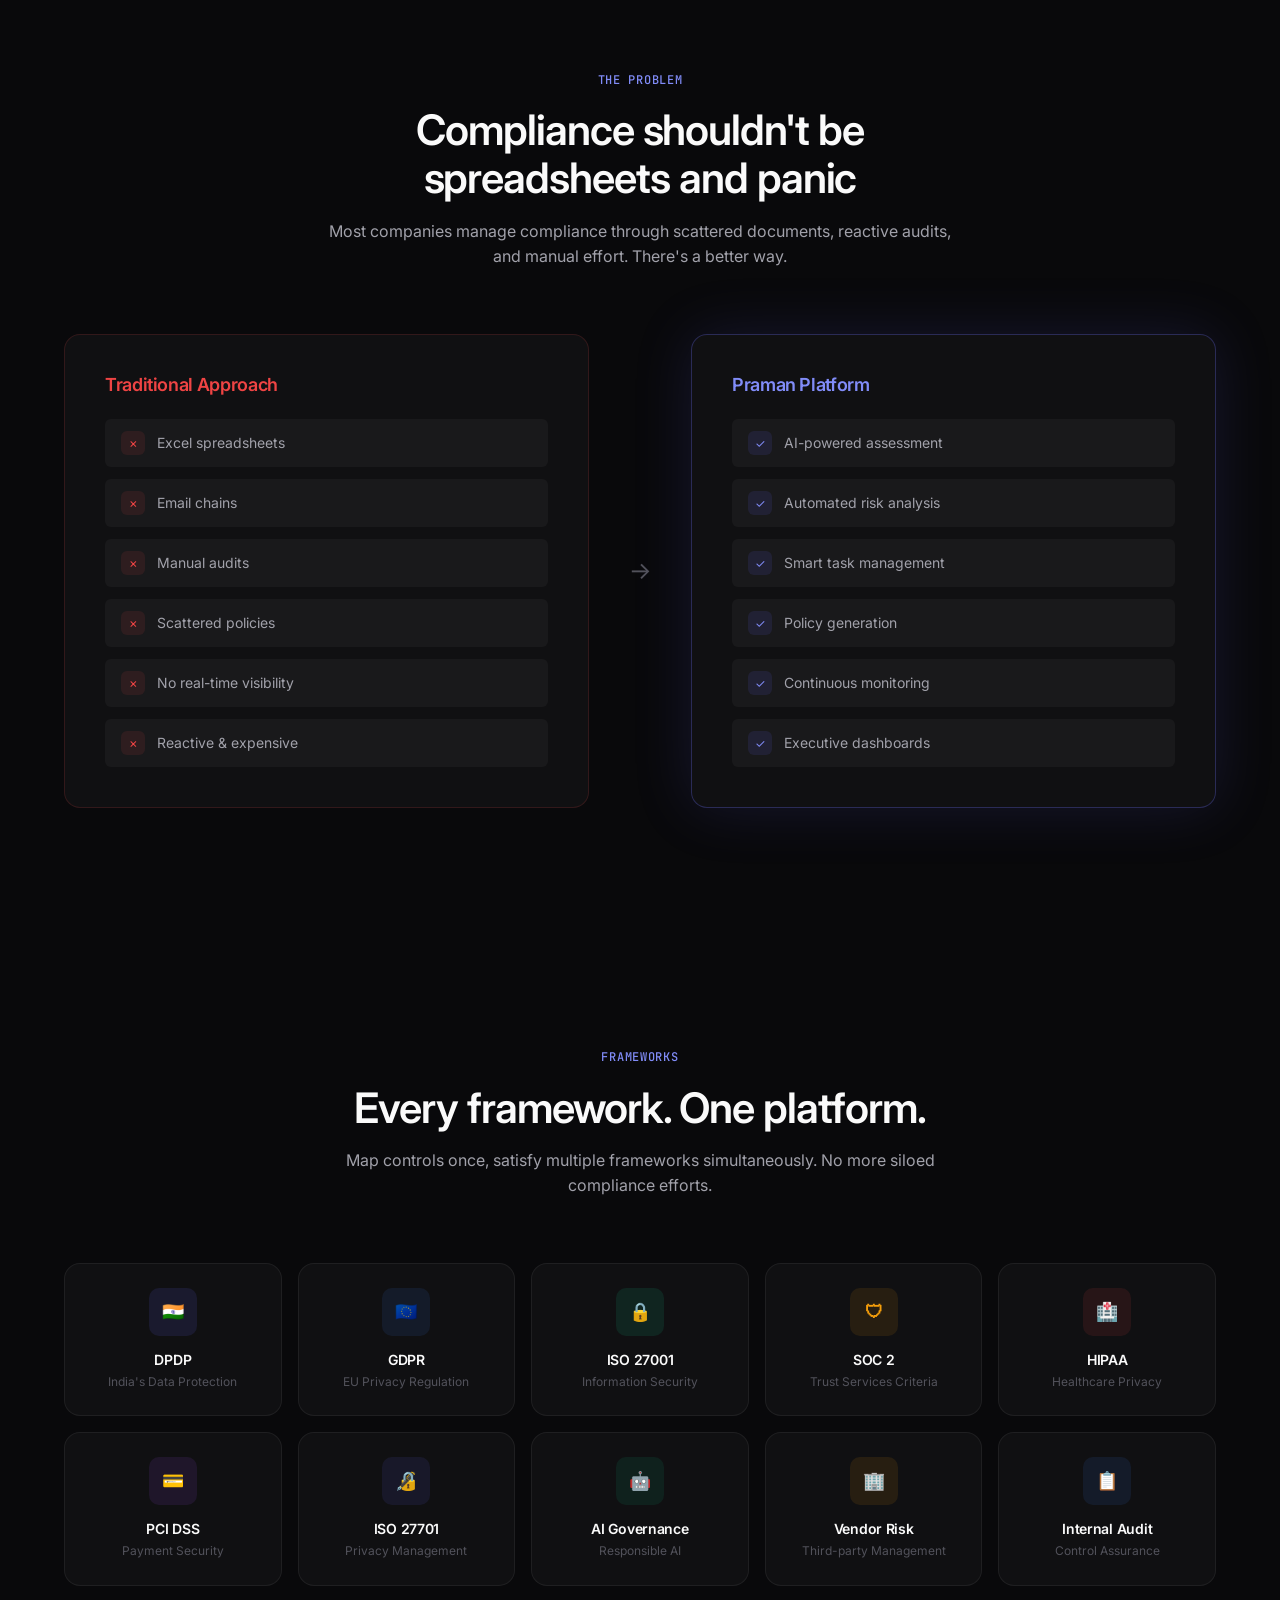
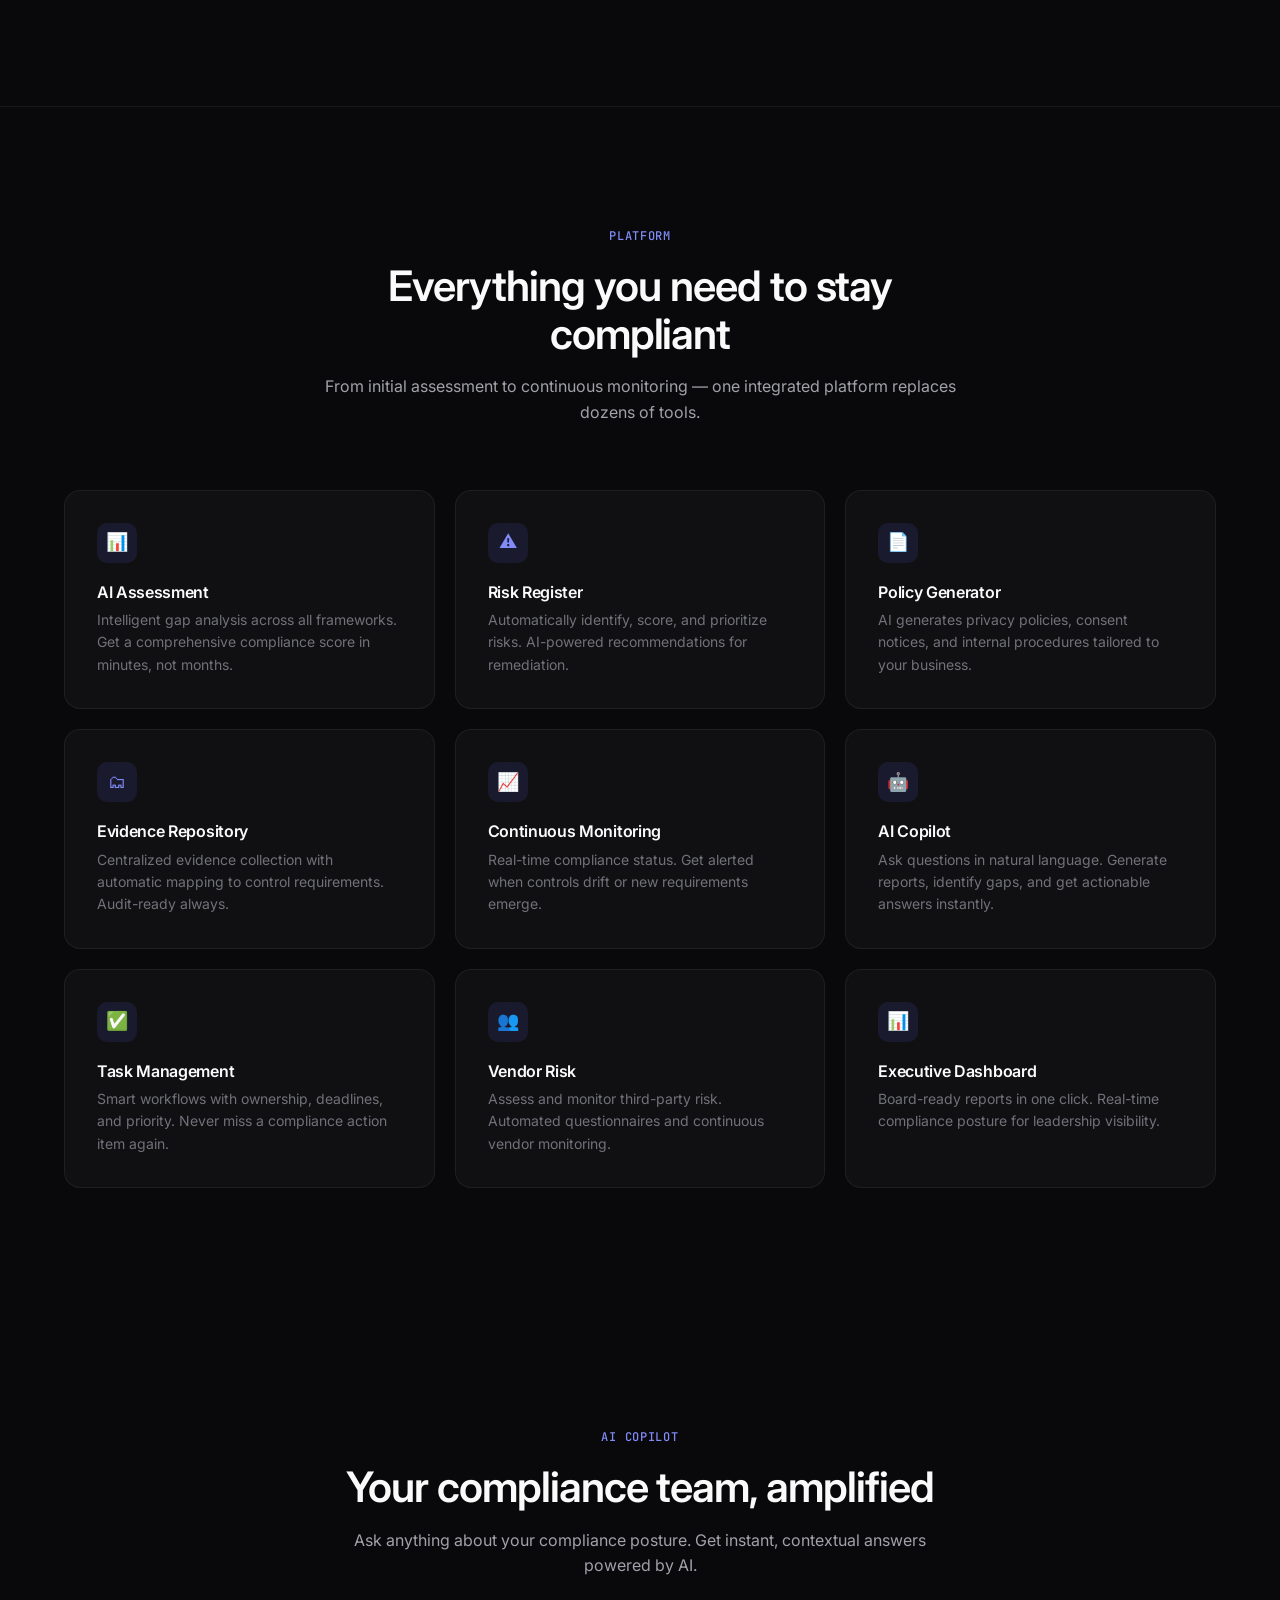
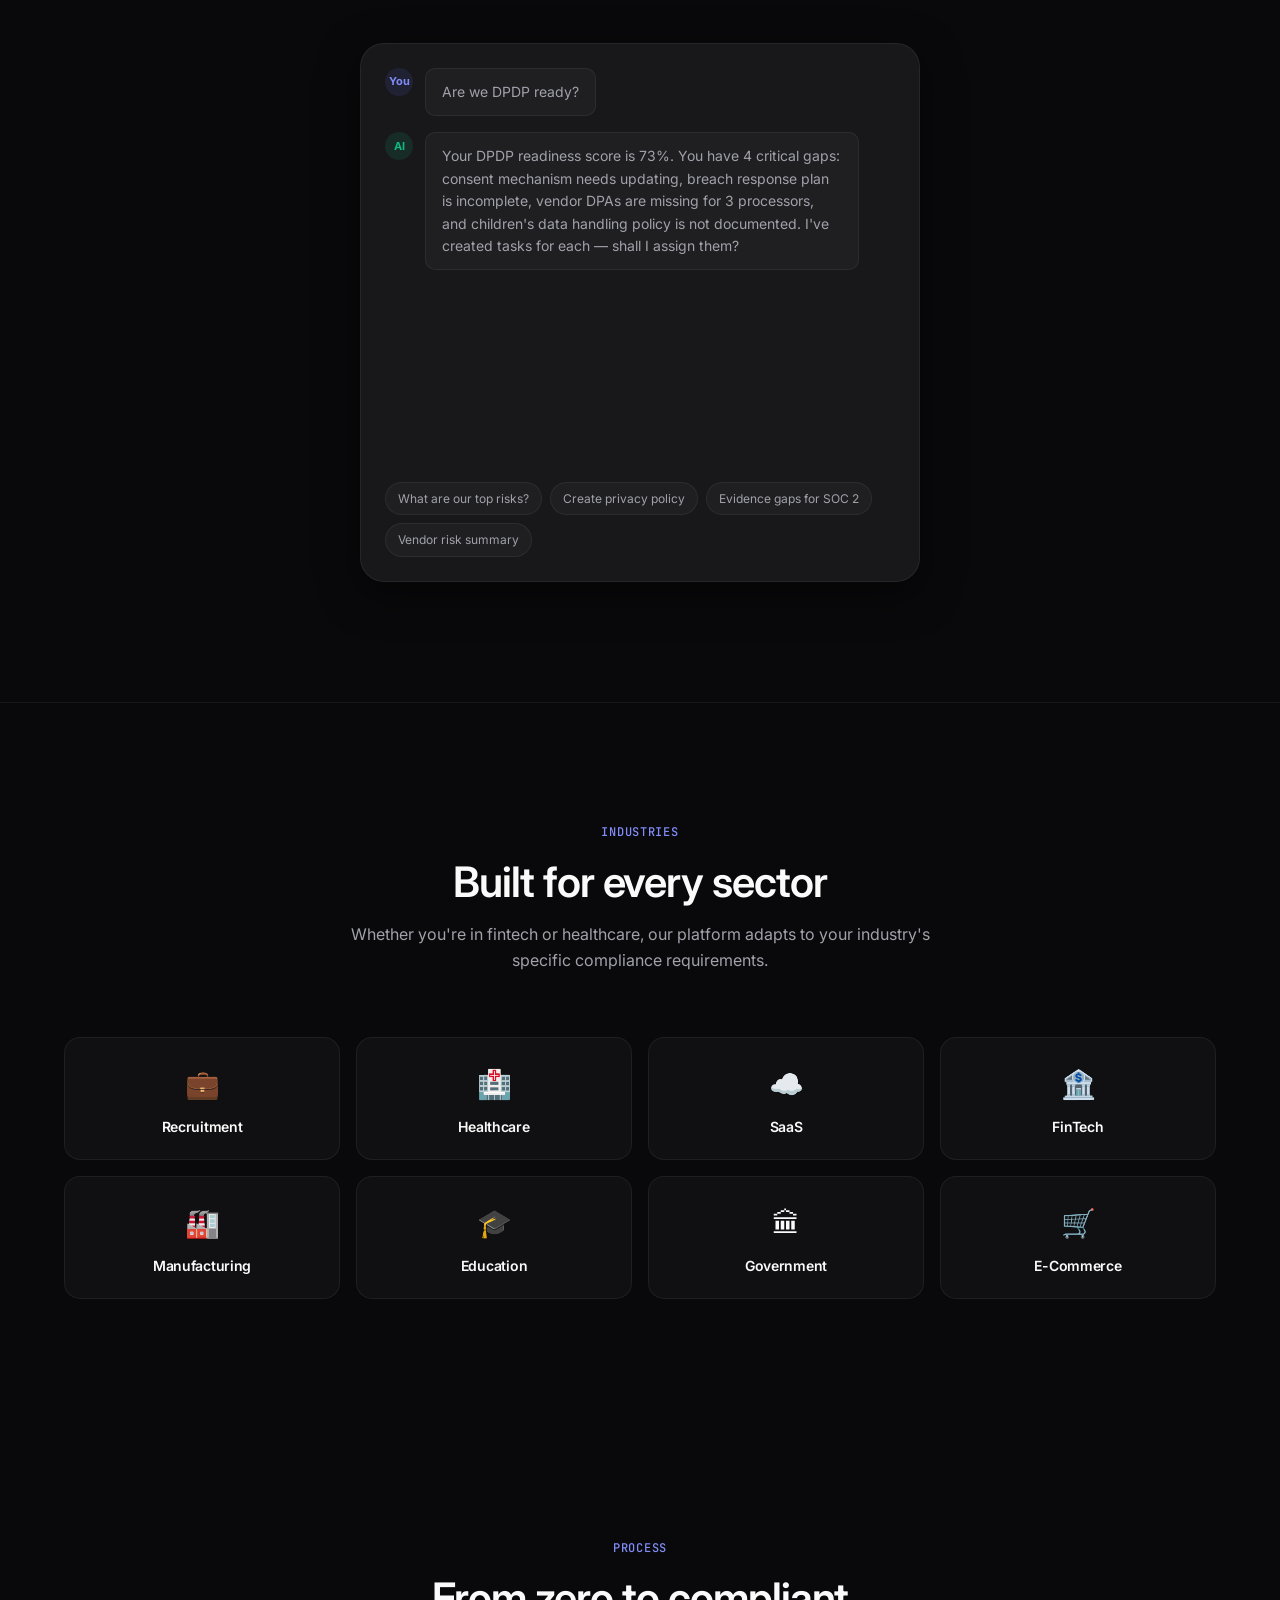
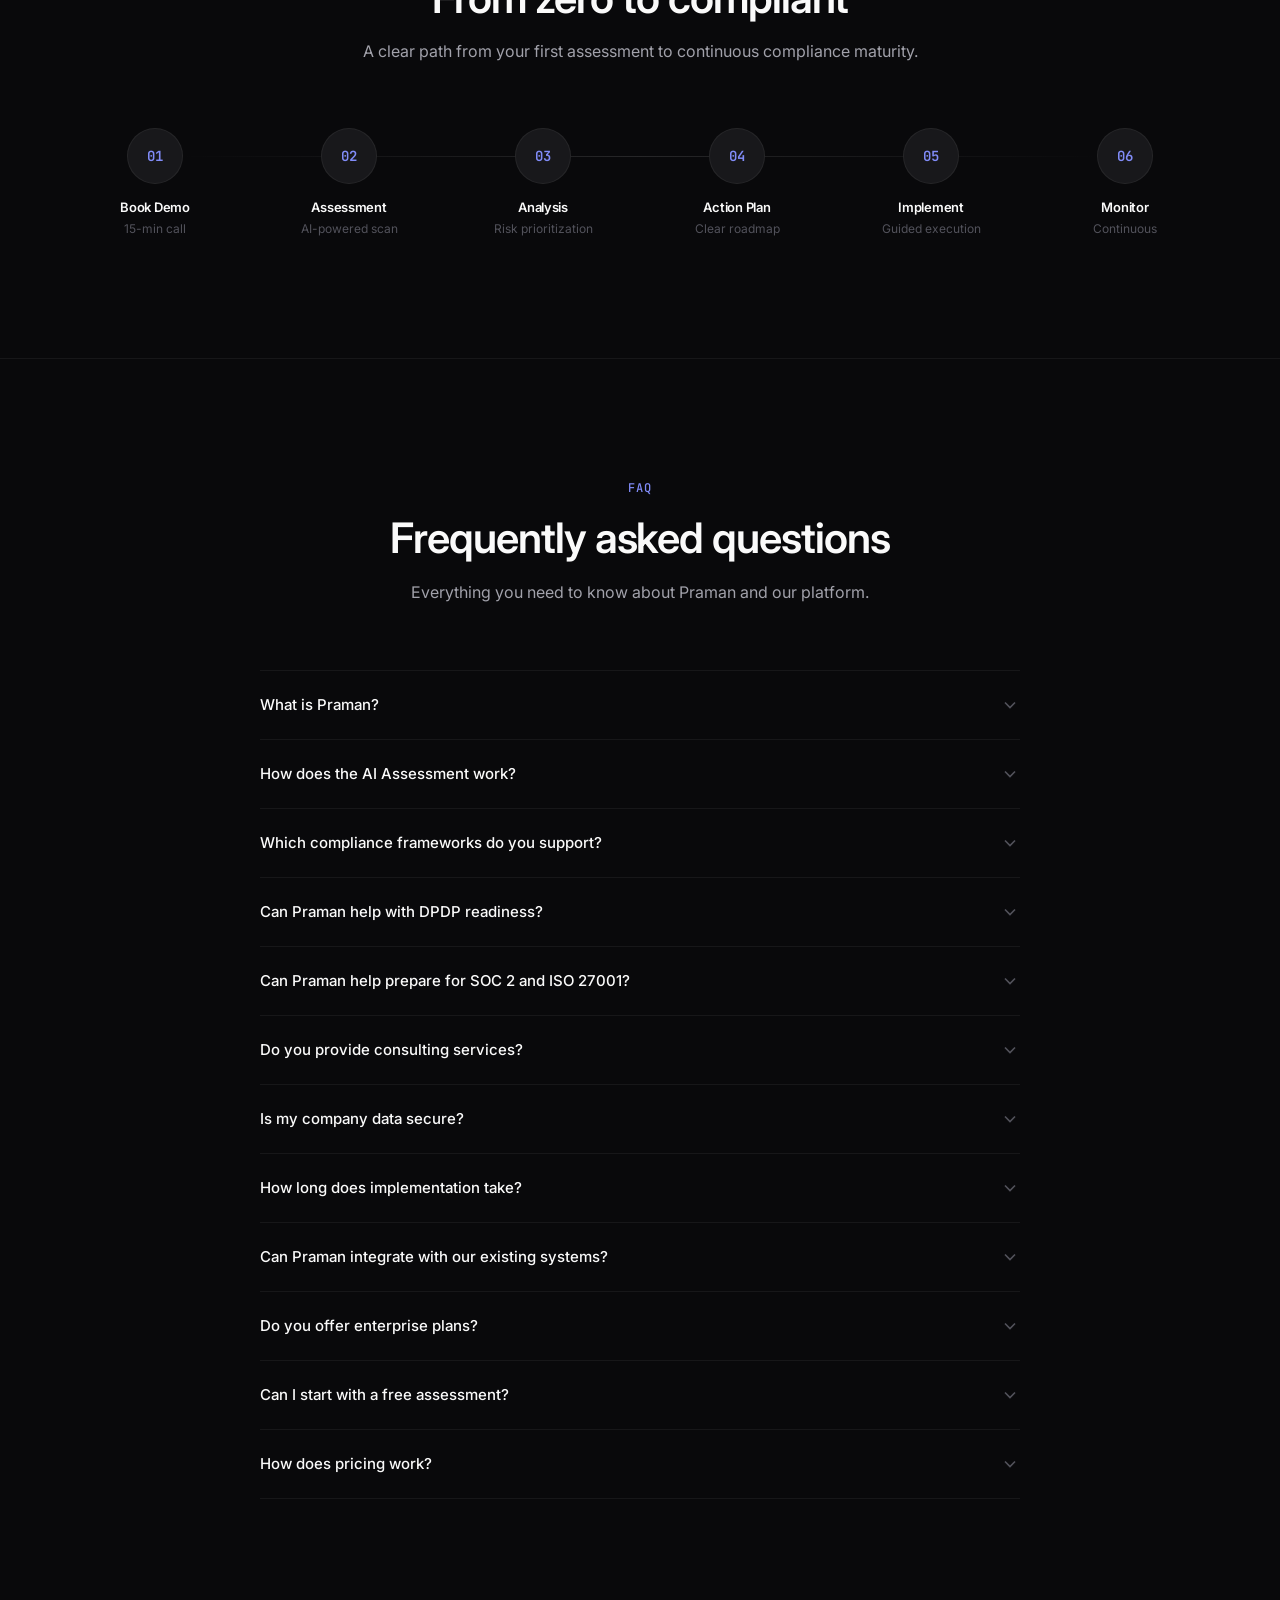
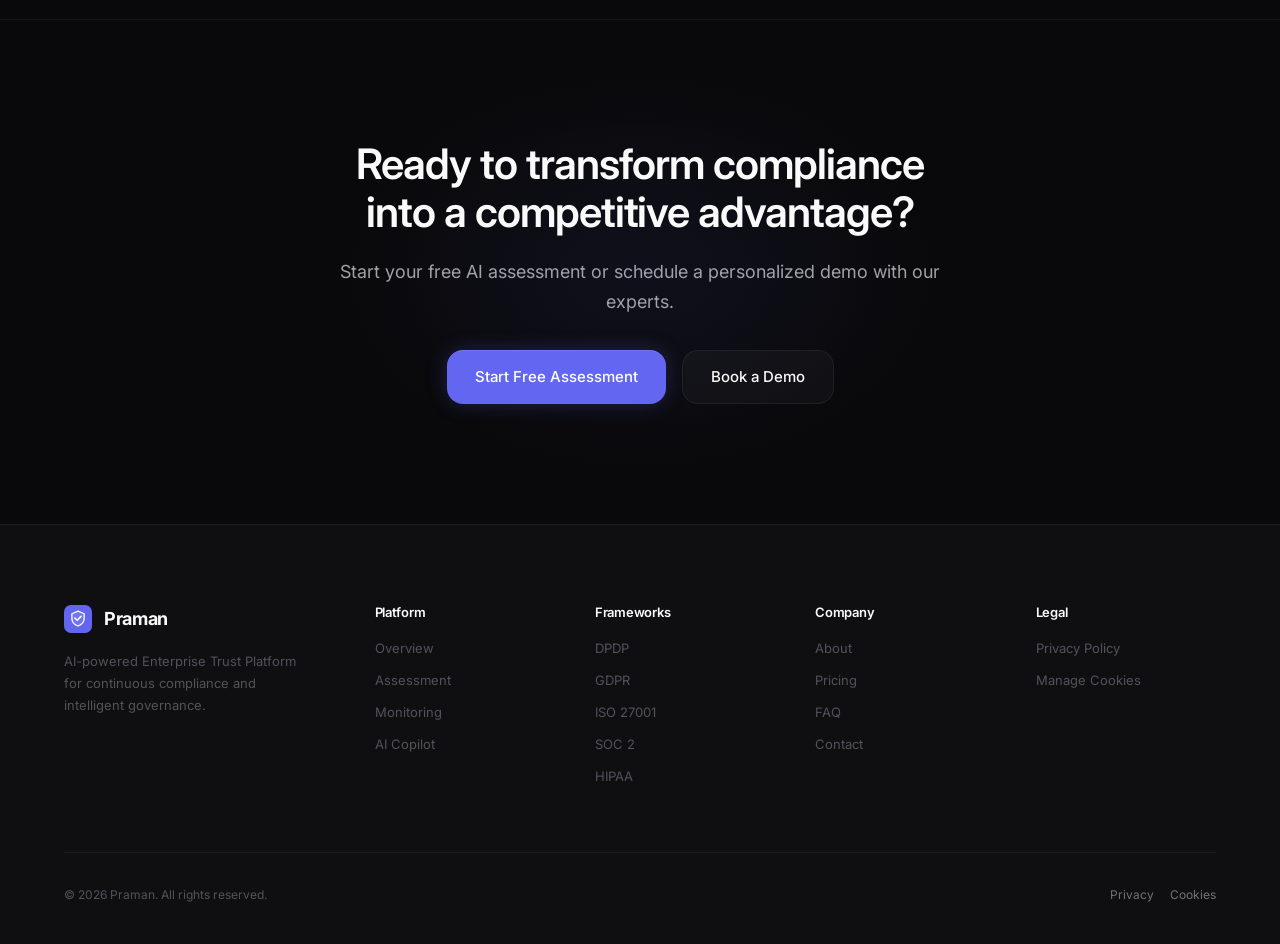
==== commit c249b861: "add priceing page" ====
--- a/index.html
+++ b/index.html
@@ -519,5 +519,22 @@
 <script src="js/cookie-consent.js"></script>
 <script src="js/main.js"></script>
 <script src="js/animations.js"></script>
+<script>
+// FAQ Accordion
+document.querySelectorAll('.faq-trigger').forEach(btn => {
+  btn.addEventListener('click', function() {
+    const item = this.parentElement;
+    const isOpen = item.classList.contains('open');
+    document.querySelectorAll('.faq-item.open').forEach(i => {
+      i.classList.remove('open');
+      i.querySelector('.faq-trigger').setAttribute('aria-expanded', 'false');
+    });
+    if (!isOpen) {
+      item.classList.add('open');
+      this.setAttribute('aria-expanded', 'true');
+    }
+  });
+});
+</script>
 </body>
 </html>
--- a/css/styles.css
+++ b/css/styles.css
@@ -752,8 +752,221 @@
   .footer-grid { grid-template-columns: 1fr; }
   .hero-cta { flex-direction: column; align-items: center; }
   .dash-stats { grid-template-columns: 1fr; }
+  .billing-toggle { gap: var(--space-3); }
 }
 @media (prefers-reduced-motion: reduce) {
   *, *::before, *::after { animation-duration: 0.01ms !important; transition-duration: 0.01ms !important; scroll-behavior: auto !important; }
   [data-animate] { opacity: 1; transform: none; }
 }
+
+/* ---------- FAQ Accordion ---------- */
+.faq-accordion {
+  max-width: 760px;
+  margin: 0 auto;
+  display: flex;
+  flex-direction: column;
+  gap: 0;
+}
+
+.faq-item {
+  border-bottom: 1px solid var(--border);
+}
+
+.faq-item:first-child {
+  border-top: 1px solid var(--border);
+}
+
+.faq-trigger {
+  width: 100%;
+  display: flex;
+  align-items: center;
+  justify-content: space-between;
+  gap: var(--space-4);
+  padding: var(--space-6) 0;
+  background: none;
+  border: none;
+  cursor: pointer;
+  text-align: left;
+  font-size: 15px;
+  font-weight: 500;
+  color: var(--text-primary);
+  font-family: var(--font-body);
+  transition: color var(--duration-fast);
+}
+
+.faq-trigger:hover {
+  color: var(--accent-light);
+}
+
+.faq-chevron {
+  flex-shrink: 0;
+  color: var(--text-muted);
+  transition: transform 0.3s var(--ease-out), color 0.2s;
+}
+
+.faq-item.open .faq-chevron {
+  transform: rotate(180deg);
+  color: var(--accent-light);
+}
+
+.faq-content {
+  max-height: 0;
+  overflow: hidden;
+  transition: max-height 0.35s var(--ease-out), padding 0.35s var(--ease-out);
+  padding: 0 0 0 0;
+}
+
+.faq-item.open .faq-content {
+  max-height: 300px;
+  padding: 0 0 var(--space-6) 0;
+}
+
+.faq-content p {
+  font-size: 14px;
+  line-height: 1.7;
+  color: var(--text-secondary);
+}
+
+.faq-content a {
+  color: var(--accent-light);
+  text-decoration: underline;
+  text-underline-offset: 2px;
+}
+
+/* ---------- Billing Toggle ---------- */
+.billing-toggle {
+  display: flex;
+  align-items: center;
+  justify-content: center;
+  gap: var(--space-4);
+  margin-bottom: var(--space-10);
+}
+
+.billing-option {
+  font-size: 14px;
+  font-weight: 500;
+  color: var(--text-muted);
+  transition: color 0.2s;
+}
+
+.billing-option.active {
+  color: var(--text-primary);
+}
+
+.save-badge {
+  display: inline-block;
+  padding: 2px 8px;
+  background: var(--emerald-muted);
+  color: var(--emerald);
+  border-radius: var(--radius-full);
+  font-size: 11px;
+  font-weight: 600;
+  margin-left: var(--space-2);
+}
+
+.toggle-switch {
+  position: relative;
+  width: 44px;
+  height: 24px;
+  background: var(--bg-tertiary);
+  border: 1px solid var(--border);
+  border-radius: var(--radius-full);
+  cursor: pointer;
+  padding: 0;
+  transition: background 0.2s, border-color 0.2s;
+}
+
+.toggle-switch.active {
+  background: var(--accent);
+  border-color: var(--accent);
+}
+
+.toggle-knob {
+  position: absolute;
+  top: 3px;
+  left: 3px;
+  width: 16px;
+  height: 16px;
+  background: var(--text-primary);
+  border-radius: 50%;
+  transition: transform 0.2s var(--ease-out);
+}
+
+.toggle-switch.active .toggle-knob {
+  transform: translateX(20px);
+}
+
+/* ---------- Pricing Trust ---------- */
+.pricing-trust {
+  display: flex;
+  flex-wrap: wrap;
+  justify-content: center;
+  gap: var(--space-4);
+  margin-top: var(--space-10);
+  padding-top: var(--space-8);
+  border-top: 1px solid var(--border);
+}
+
+.trust-pill {
+  display: inline-flex;
+  align-items: center;
+  gap: var(--space-2);
+  padding: var(--space-2) var(--space-4);
+  background: var(--bg-card);
+  border: 1px solid var(--border);
+  border-radius: var(--radius-full);
+  font-size: 13px;
+  color: var(--text-secondary);
+}
+
+.trust-pill svg {
+  color: var(--emerald);
+  flex-shrink: 0;
+}
+
+/* ---------- Comparison Table ---------- */
+.comparison-table-wrapper {
+  overflow-x: auto;
+  -webkit-overflow-scrolling: touch;
+}
+
+.comparison-table {
+  width: 100%;
+  border-collapse: collapse;
+  font-size: 14px;
+}
+
+.comparison-table th,
+.comparison-table td {
+  padding: var(--space-4) var(--space-5);
+  text-align: center;
+  border-bottom: 1px solid var(--border);
+}
+
+.comparison-table th:first-child,
+.comparison-table td:first-child {
+  text-align: left;
+  font-weight: 500;
+  color: var(--text-primary);
+}
+
+.comparison-table th {
+  font-size: 13px;
+  font-weight: 600;
+  color: var(--text-secondary);
+  text-transform: uppercase;
+  letter-spacing: 0.04em;
+  padding-bottom: var(--space-5);
+}
+
+.comparison-table td {
+  color: var(--text-secondary);
+}
+
+.comparison-table .col-highlight {
+  background: rgba(99, 102, 241, 0.04);
+}
+
+.comparison-table th.col-highlight {
+  color: var(--accent-light);
+}
